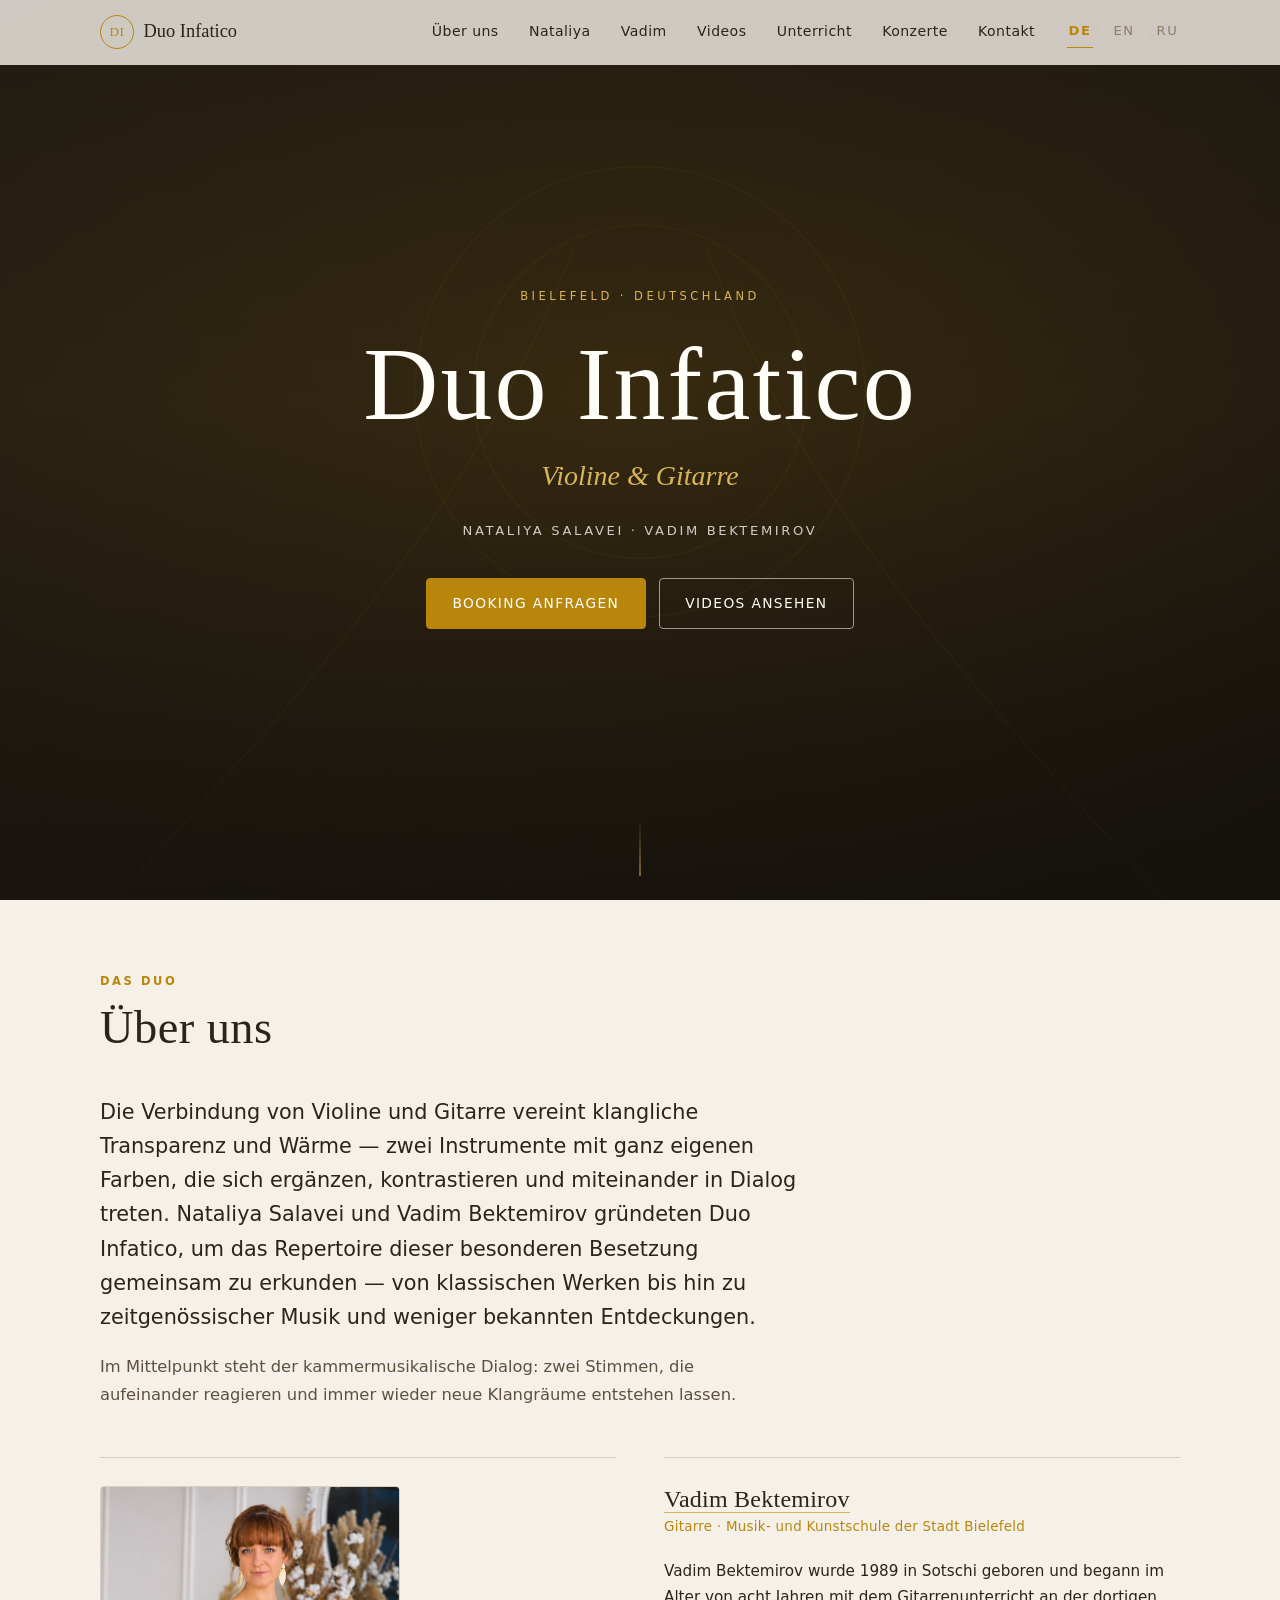
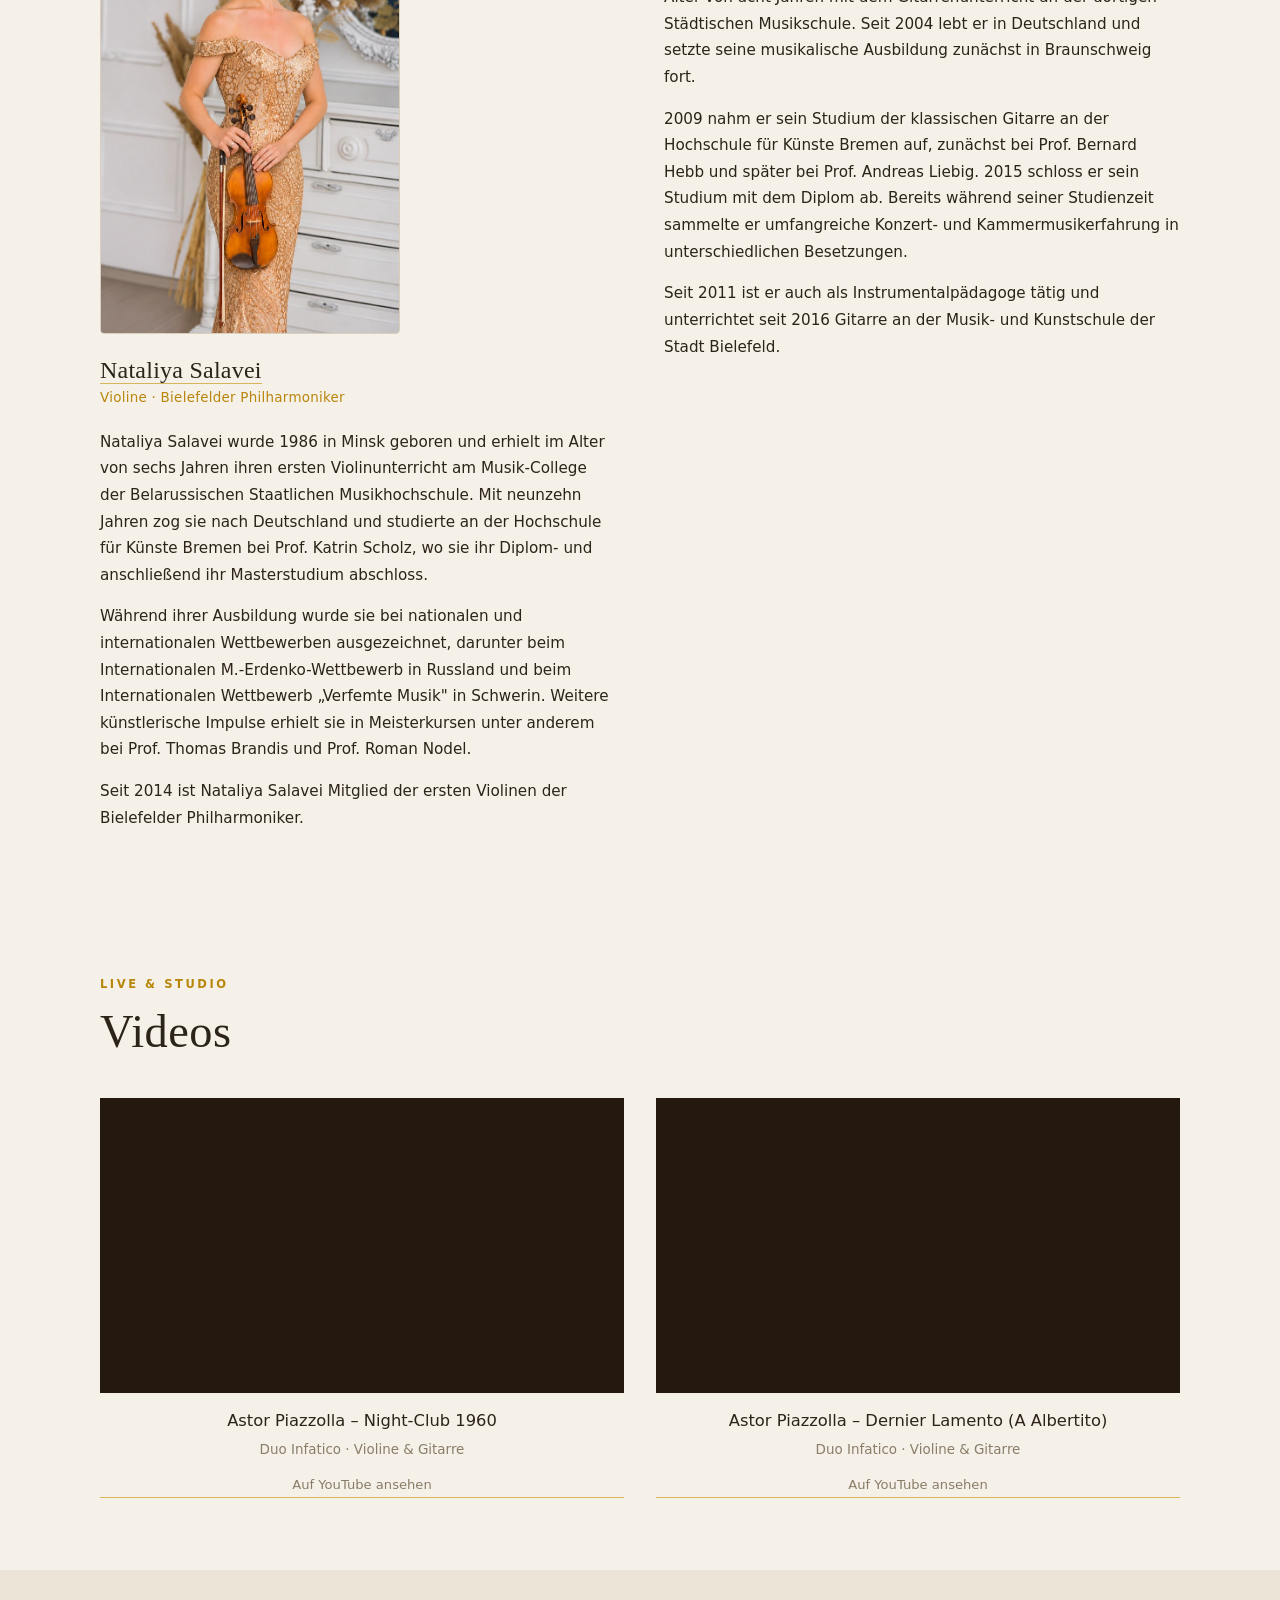
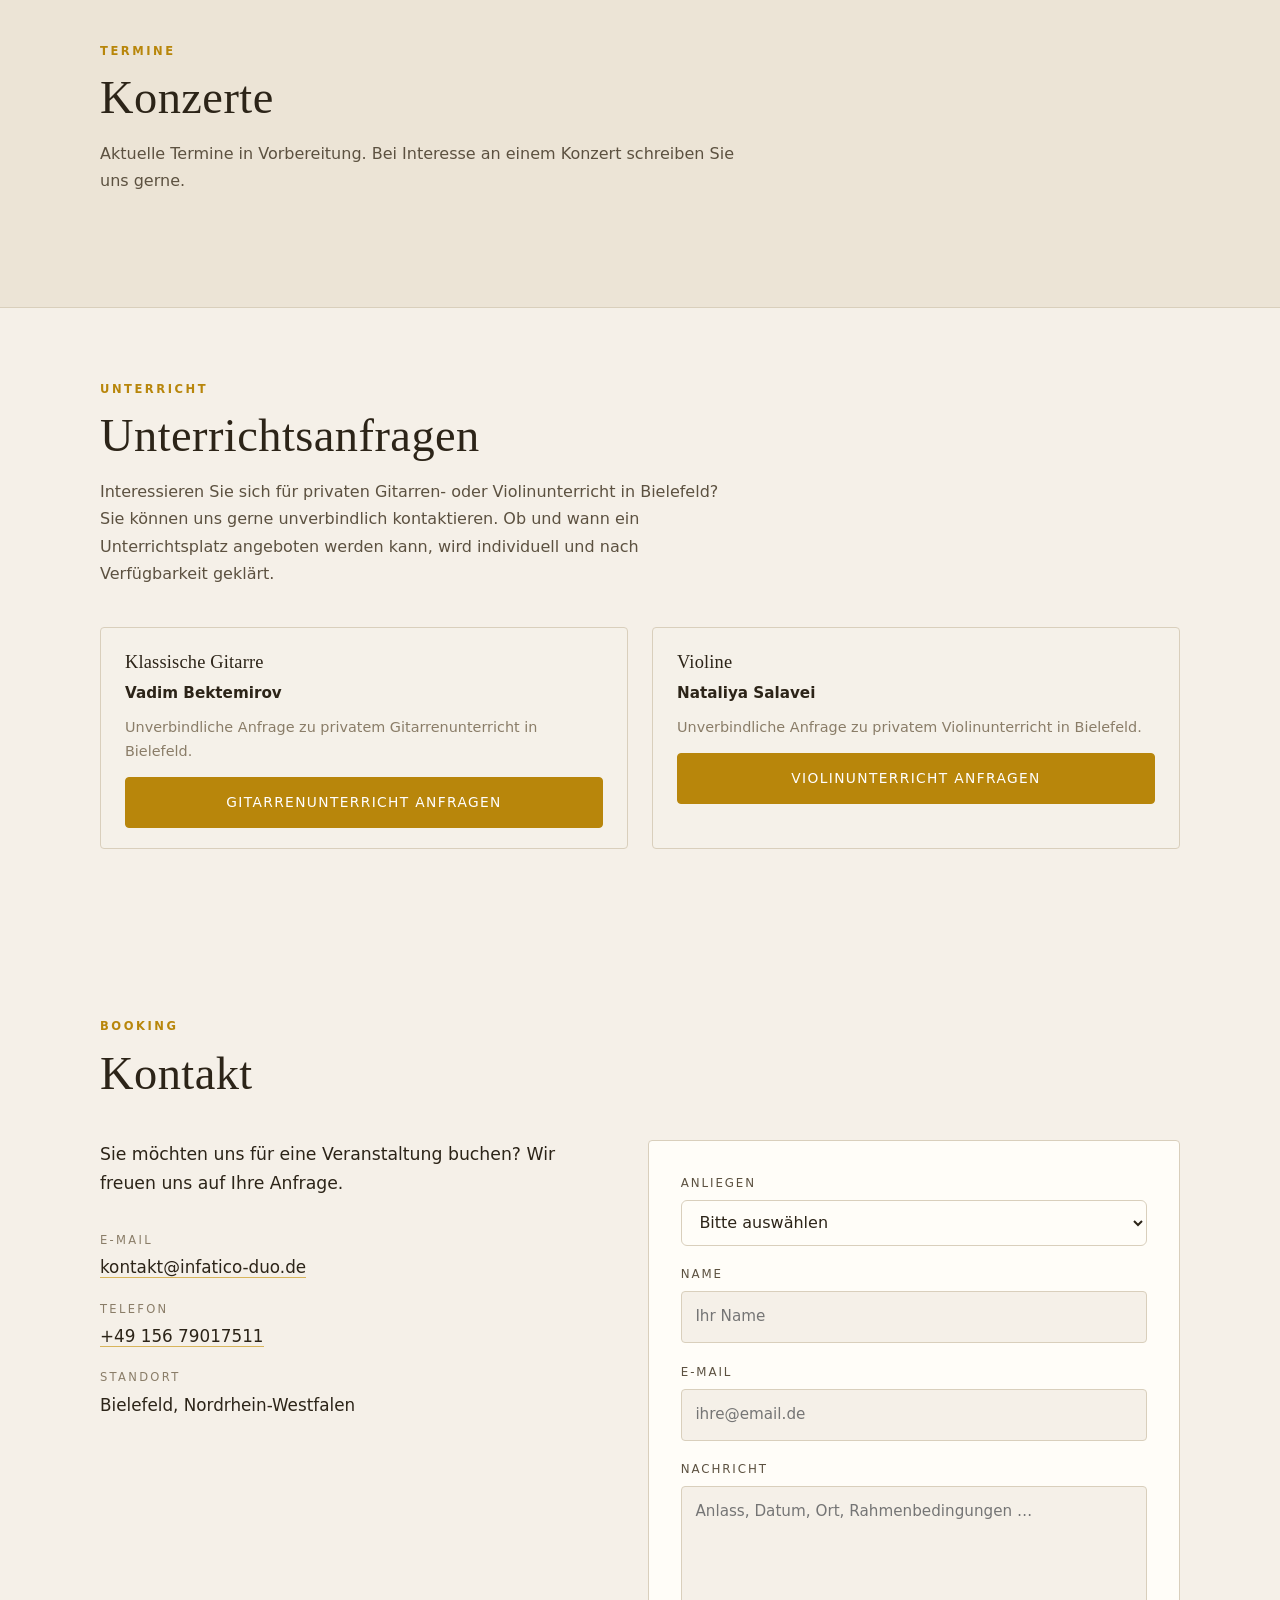
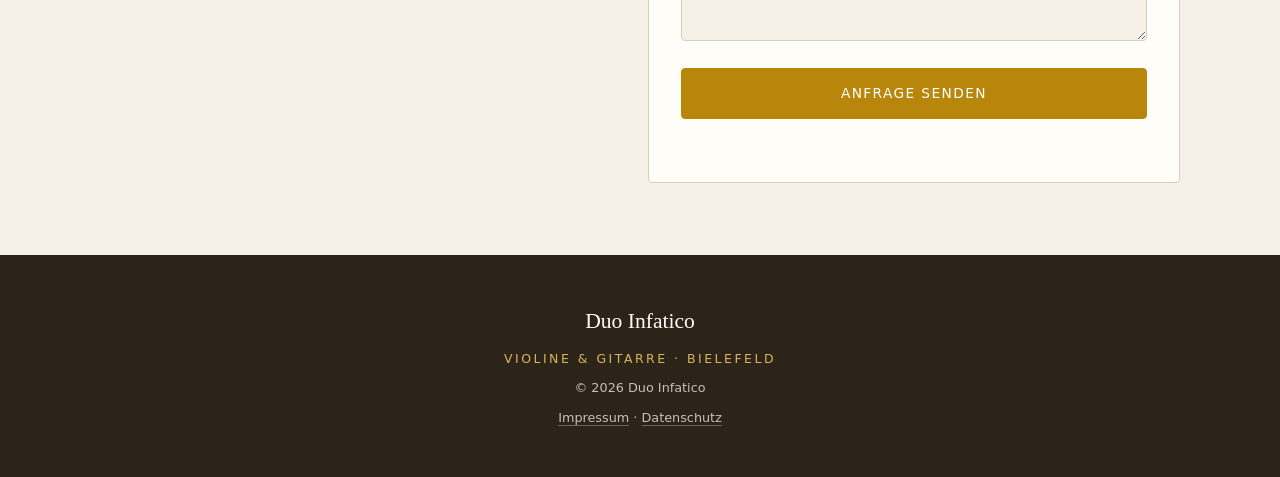
==== index.html @ 835531cc "Unterricht: compact enquiry section on home, remove lesson pages, subject select" ====
<!DOCTYPE html>
<html lang="de">
<head>
<meta charset="UTF-8">
<meta name="viewport" content="width=device-width, initial-scale=1.0">
<title>Duo Infatico – Violine &amp; Gitarre | Bielefeld</title>
<meta name="description" content="Duo Infatico – Nataliya Salavei (Violine) und Vadim Bektemirov (Gitarre). Klassik bis Moderne für Konzerte, Festivals und Schulen in Bielefeld und darüber hinaus.">
<meta name="author" content="Duo Infatico">
<meta property="og:title" content="Duo Infatico – Violine &amp; Gitarre">
<meta property="og:description" content="Die ungewöhnliche und zugleich ausdrucksstarke Kombination von Violine und Gitarre.">
<meta property="og:type" content="website">
<link rel="icon" href="images/hero.svg" type="image/svg+xml">
<link rel="stylesheet" href="style.css">
<!-- Cloudflare Turnstile (Bot-Schutz für das Kontaktformular) -->
<script src="https://challenges.cloudflare.com/turnstile/v0/api.js" async defer></script>
<link rel="canonical" href="https://www.infatico-duo.de/">
<meta property="og:url" content="https://www.infatico-duo.de/">
<script type="application/ld+json">
{
  "@context": "https://schema.org",
  "@graph": [
    {
      "@type": "WebSite",
      "@id": "https://www.infatico-duo.de/#website",
      "url": "https://www.infatico-duo.de/",
      "name": "Duo Infatico",
      "inLanguage": "de",
      "publisher": {
        "@id": "https://www.infatico-duo.de/#duo"
      }
    },
    {
      "@type": "MusicGroup",
      "@id": "https://www.infatico-duo.de/#duo",
      "name": "Duo Infatico",
      "alternateName": "Duo Infatico Bielefeld",
      "url": "https://www.infatico-duo.de/",
      "description": "Kammermusik-Duo aus Bielefeld: Nataliya Salavei (Violine) und Vadim Bektemirov (Gitarre). Klassik bis Moderne.",
      "genre": [
        "Klassik",
        "Zeitgenössische Musik"
      ],
      "foundingLocation": {
        "@type": "Place",
        "name": "Bielefeld, Deutschland"
      },
      "areaServed": {
        "@type": "Place",
        "name": "Bielefeld und Umgebung"
      },
      "member": [
        {
          "@id": "https://www.infatico-duo.de/#nataliya"
        },
        {
          "@id": "https://www.infatico-duo.de/#vadim"
        }
      ]
    },
    {
      "@type": "Person",
      "@id": "https://www.infatico-duo.de/#nataliya",
      "name": "Nataliya Salavei",
      "url": "https://www.infatico-duo.de/nataliya-salavei/",
      "jobTitle": "Violinistin",
      "description": "Geigerin, seit 2014 Mitglied der ersten Violinen der Bielefelder Philharmoniker; Mitgründerin des Duo Infatico.",
      "image": "https://www.infatico-duo.de/images/portrait-1@2x.jpg",
      "memberOf": {
        "@id": "https://www.infatico-duo.de/#duo"
      },
      "affiliation": {
        "@type": "Organization",
        "name": "Bielefelder Philharmoniker"
      }
    },
    {
      "@type": "Person",
      "@id": "https://www.infatico-duo.de/#vadim",
      "name": "Vadim Bektemirov",
      "url": "https://www.infatico-duo.de/vadim-bektemirov/",
      "jobTitle": "Klassischer Gitarrist und Gitarrenpädagoge",
      "description": "Klassischer Gitarrist und Gitarrenpädagoge in Bielefeld; unterrichtet seit 2016 an der Musik- und Kunstschule der Stadt Bielefeld; Mitgründer des Duo Infatico.",
      "memberOf": {
        "@id": "https://www.infatico-duo.de/#duo"
      },
      "affiliation": {
        "@type": "Organization",
        "name": "Musik- und Kunstschule der Stadt Bielefeld"
      },
      "sameAs": [
        "https://www.youtube.com/@vadimbektemirov8986",
        "https://www.muku-bielefeld.de/portfolio/vadim-bektemirov/"
      ]
    },
    {
      "@type": "VideoObject",
      "name": "Astor Piazzolla – Night-Club 1960",
      "description": "Duo Infatico (Violine und Gitarre) spielt Astor Piazzollas Night-Club 1960.",
      "embedUrl": "https://www.youtube-nocookie.com/embed/3-nuhrhDwJM",
      "contentUrl": "https://youtu.be/3-nuhrhDwJM",
      "thumbnailUrl": [
        "https://i.ytimg.com/vi/3-nuhrhDwJM/hqdefault.jpg"
      ],
      "publisher": {
        "@id": "https://www.infatico-duo.de/#duo"
      },
      "uploadDate": "2026-11-05T13:06:54Z"
    },
    {
      "@type": "VideoObject",
      "name": "Astor Piazzolla – Dernier Lamento (A Albertito)",
      "description": "Duo Infatico (Violine und Gitarre) spielt Astor Piazzollas Dernier Lamento (A Albertito).",
      "embedUrl": "https://www.youtube-nocookie.com/embed/0qjQbXp1tys",
      "contentUrl": "https://youtu.be/0qjQbXp1tys",
      "thumbnailUrl": [
        "https://i.ytimg.com/vi/0qjQbXp1tys/hqdefault.jpg"
      ],
      "publisher": {
        "@id": "https://www.infatico-duo.de/#duo"
      },
      "uploadDate": "2026-11-07T18:03:44Z"
    }
  ]
}
</script>
</head>
<body>

<a class="skip-link" href="#main" data-de="Zum Inhalt springen" data-en="Skip to content" data-ru="Перейти к содержанию">Zum Inhalt springen</a>

<!-- ============ HEADER / NAVIGATION ============ -->
<header class="site-header" id="site-header">
  <div class="wrap header-inner">
    <a class="brand" href="#hero">
      <span class="brand-mark">DI</span>
      <span class="brand-name">Duo Infatico</span>
    </a>

    <button class="nav-toggle" id="nav-toggle" type="button"
            aria-expanded="false" aria-controls="primary-nav"
            aria-label="Menü öffnen">
      <span class="nav-toggle-bar"></span>
      <span class="nav-toggle-bar"></span>
      <span class="nav-toggle-bar"></span>
    </button>

    <nav class="primary-nav" id="primary-nav" aria-label="Hauptnavigation">
      <ul>
        <li><a href="#about"    data-de="Über uns"  data-en="About"     data-ru="О нас">Über uns</a></li>
        <li><a href="nataliya-salavei/" data-de="Nataliya" data-en="Nataliya" data-ru="Наталия">Nataliya</a></li>
        <li><a href="vadim-bektemirov/" data-de="Vadim" data-en="Vadim" data-ru="Вадим">Vadim</a></li>
        <li><a href="#videos"   data-de="Videos"    data-en="Videos"    data-ru="Видео">Videos</a></li>
        <li><a href="#unterricht" data-de="Unterricht" data-en="Lessons" data-ru="Уроки">Unterricht</a></li>
        <li><a href="#konzerte" data-de="Konzerte"  data-en="Concerts"  data-ru="Концерты">Konzerte</a></li>
        <li><a href="#kontakt"  data-de="Kontakt"   data-en="Contact"   data-ru="Контакты">Kontakt</a></li>
      </ul>

      <div class="lang-switch" role="group" aria-label="Sprache / Language / Язык">
        <button type="button" class="lang-btn is-active" data-lang="de" lang="de" aria-pressed="true">DE</button>
        <span class="lang-sep" aria-hidden="true">/</span>
        <button type="button" class="lang-btn" data-lang="en" lang="en" aria-pressed="false">EN</button>
        <span class="lang-sep" aria-hidden="true">/</span>
        <button type="button" class="lang-btn" data-lang="ru" lang="ru" aria-pressed="false">RU</button>
      </div>
    </nav>
  </div>
</header>

<main id="main">

  <!-- ============ 1. HERO ============ -->
  <section class="hero" id="hero">
    <div class="hero-media" aria-hidden="true">
      <img src="images/hero.svg" alt="" width="1920" height="1080">
      <div class="hero-overlay"></div>
    </div>

    <div class="wrap hero-content">
      <p class="hero-kicker" data-de="Bielefeld · Deutschland" data-en="Bielefeld · Germany" data-ru="Билефельд · Германия">Bielefeld · Deutschland</p>

      <h1 class="hero-title">Duo Infatico</h1>

      <p class="hero-tagline">
        <span data-de="Violine &amp; Gitarre" data-en="Violin &amp; Guitar" data-ru="Скрипка и гитара">Violine &amp; Gitarre</span>
      </p>

      <p class="hero-names">Nataliya Salavei · Vadim Bektemirov</p>

      <div class="hero-actions">
        <a class="btn btn-primary" href="#kontakt" data-de="Booking anfragen" data-en="Request booking" data-ru="Заказать концерт">Booking anfragen</a>
        <a class="btn btn-ghost" href="#videos" data-de="Videos ansehen" data-en="Watch videos" data-ru="Смотреть видео">Videos ansehen</a>
      </div>
    </div>

    <a class="scroll-hint" href="#about" aria-hidden="true" tabindex="-1">
      <span class="scroll-line"></span>
    </a>
  </section>

  <!-- ============ 2. ÜBER UNS ============ -->
  <section class="section" id="about">
    <div class="wrap">
      <header class="section-head">
        <p class="section-kicker" data-de="Das Duo" data-en="The Duo" data-ru="Дуэт">Das Duo</p>
        <h2 class="section-title" data-de="Über uns" data-en="About us" data-ru="О нас">Über uns</h2>
      </header>

      <div class="about-intro">
        <p class="lead" data-de="Die Verbindung von Violine und Gitarre vereint klangliche Transparenz und Wärme — zwei Instrumente mit ganz eigenen Farben, die sich ergänzen, kontrastieren und miteinander in Dialog treten. Nataliya Salavei und Vadim Bektemirov gründeten Duo Infatico, um das Repertoire dieser besonderen Besetzung gemeinsam zu erkunden — von klassischen Werken bis hin zu zeitgenössischer Musik und weniger bekannten Entdeckungen." data-en="The combination of violin and guitar brings together clarity and warmth — two instruments with distinct characters that complement, contrast and engage in a constant musical dialogue. Nataliya Salavei and Vadim Bektemirov founded Duo Infatico to explore the repertoire of this distinctive instrumentation together, from classical works to contemporary music and lesser-known discoveries." data-ru="Сочетание скрипки и гитары объединяет прозрачность и теплоту звучания. Два инструмента с совершенно разными тембрами дополняют друг друга, вступают в контраст и ведут постоянный музыкальный диалог. Наталия Салавей и Вадим Бектемиров основали Duo Infatico, чтобы вместе исследовать репертуар этого необычного состава — от классических произведений до современной музыки и малоизвестных музыкальных находок.">
          Die Verbindung von Violine und Gitarre vereint klangliche Transparenz und Wärme — zwei Instrumente mit ganz eigenen Farben, die sich ergänzen, kontrastieren und miteinander in Dialog treten. Nataliya Salavei und Vadim Bektemirov gründeten Duo Infatico, um das Repertoire dieser besonderen Besetzung gemeinsam zu erkunden — von klassischen Werken bis hin zu zeitgenössischer Musik und weniger bekannten Entdeckungen.
        </p>
        <p class="about-intro-sub" data-de="Im Mittelpunkt steht der kammermusikalische Dialog: zwei Stimmen, die aufeinander reagieren und immer wieder neue Klangräume entstehen lassen." data-en="At the heart of the ensemble is chamber-music dialogue: two voices responding to one another and continually opening up new sound worlds." data-ru="В центре ансамбля — камерный диалог: два голоса, которые взаимодействуют друг с другом и каждый раз открывают новое звуковое пространство.">
          Im Mittelpunkt steht der kammermusikalische Dialog: zwei Stimmen, die aufeinander reagieren und immer wieder neue Klangräume entstehen lassen.
        </p>
      </div>


      <div class="bio-grid">
        <article class="bio-card">
          <picture>
            <source type="image/webp" srcset="images/portrait-1.webp 1x, images/portrait-1@2x.webp 2x">
            <img class="bio-photo" src="images/portrait-1.jpg" srcset="images/portrait-1.jpg 1x, images/portrait-1@2x.jpg 2x" alt="Nataliya Salavei mit Violine" width="1024" height="1536" loading="lazy">
          </picture>
          <h3 class="bio-name"><a href="nataliya-salavei/">Nataliya Salavei</a></h3>
          <p class="bio-role" data-de="Violine · Bielefelder Philharmoniker" data-en="Violin · Bielefeld Philharmonic" data-ru="Скрипка · Билефельдский филармонический оркестр">Violine · Bielefelder Philharmoniker</p>
          <div class="bio-text">
            <p data-de="Nataliya Salavei wurde 1986 in Minsk geboren und erhielt im Alter von sechs Jahren ihren ersten Violinunterricht am Musik-College der Belarussischen Staatlichen Musikhochschule. Mit neunzehn Jahren zog sie nach Deutschland und studierte an der Hochschule für Künste Bremen bei Prof. Katrin Scholz, wo sie ihr Diplom- und anschließend ihr Masterstudium abschloss." data-en="Nataliya Salavei was born in Minsk in 1986 and began studying the violin at the age of six at the Music College of the Belarusian State Academy of Music. At nineteen she moved to Germany and continued her studies at the University of the Arts Bremen with Prof. Katrin Scholz, completing both her diploma and master's degree." data-ru="Наталия Салавей родилась в 1986 году в Минске и начала заниматься скрипкой в возрасте шести лет в музыкальном колледже Белорусской государственной академии музыки. В девятнадцать лет она переехала в Германию и продолжила обучение в Высшей школе искусств Бремена у профессора Катрин Шольц, где окончила дипломный курс, а затем магистратуру.">Nataliya Salavei wurde 1986 in Minsk geboren und erhielt im Alter von sechs Jahren ihren ersten Violinunterricht am Musik-College der Belarussischen Staatlichen Musikhochschule. Mit neunzehn Jahren zog sie nach Deutschland und studierte an der Hochschule für Künste Bremen bei Prof. Katrin Scholz, wo sie ihr Diplom- und anschließend ihr Masterstudium abschloss.</p>
            <p data-de="Während ihrer Ausbildung wurde sie bei nationalen und internationalen Wettbewerben ausgezeichnet, darunter beim Internationalen M.-Erdenko-Wettbewerb in Russland und beim Internationalen Wettbewerb „Verfemte Musik&quot; in Schwerin. Weitere künstlerische Impulse erhielt sie in Meisterkursen unter anderem bei Prof. Thomas Brandis und Prof. Roman Nodel." data-en="During her studies she received awards at national and international competitions, including the International M. Erdenko Competition in Russia and the International &quot;Verfemte Musik&quot; Competition in Schwerin. She also gained further artistic inspiration through masterclasses with, among others, Prof. Thomas Brandis and Prof. Roman Nodel." data-ru="Во время учёбы Наталия была отмечена наградами на национальных и международных конкурсах, среди которых Международный конкурс имени М. Эрденко в России и Международный конкурс &quot;Verfemte Musik&quot; в Шверине. Дополнительный художественный опыт она получила на мастер-классах, в том числе у профессоров Томаса Брандиса и Романа Ноделя.">Während ihrer Ausbildung wurde sie bei nationalen und internationalen Wettbewerben ausgezeichnet, darunter beim Internationalen M.-Erdenko-Wettbewerb in Russland und beim Internationalen Wettbewerb „Verfemte Musik" in Schwerin. Weitere künstlerische Impulse erhielt sie in Meisterkursen unter anderem bei Prof. Thomas Brandis und Prof. Roman Nodel.</p>
            <p data-de="Seit 2014 ist Nataliya Salavei Mitglied der ersten Violinen der Bielefelder Philharmoniker." data-en="Since 2014, Nataliya Salavei has been a member of the first violin section of the Bielefeld Philharmonic." data-ru="С 2014 года Наталия Салавей играет в группе первых скрипок Билефельдского филармонического оркестра.">Seit 2014 ist Nataliya Salavei Mitglied der ersten Violinen der Bielefelder Philharmoniker.</p>
          </div>
        </article>

        <article class="bio-card">
          <h3 class="bio-name"><a href="vadim-bektemirov/">Vadim Bektemirov</a></h3>
          <p class="bio-role" data-de="Gitarre · Musik- und Kunstschule der Stadt Bielefeld" data-en="Guitar · Bielefeld Municipal Music and Art School" data-ru="Гитара · Музыкально-художественная школа города Билефельда">Gitarre · Musik- und Kunstschule der Stadt Bielefeld</p>
          <div class="bio-text">
            <p data-de="Vadim Bektemirov wurde 1989 in Sotschi geboren und begann im Alter von acht Jahren mit dem Gitarrenunterricht an der dortigen Städtischen Musikschule. Seit 2004 lebt er in Deutschland und setzte seine musikalische Ausbildung zunächst in Braunschweig fort." data-en="Vadim Bektemirov was born in Sochi in 1989 and began studying the guitar at the age of eight at the city's municipal music school. He has lived in Germany since 2004, initially continuing his musical education in Braunschweig." data-ru="Вадим Бектемиров родился в 1989 году в Сочи и начал заниматься гитарой в возрасте восьми лет в городской музыкальной школе. С 2004 года живёт в Германии, где продолжил музыкальное образование сначала в Брауншвейге.">Vadim Bektemirov wurde 1989 in Sotschi geboren und begann im Alter von acht Jahren mit dem Gitarrenunterricht an der dortigen Städtischen Musikschule. Seit 2004 lebt er in Deutschland und setzte seine musikalische Ausbildung zunächst in Braunschweig fort.</p>
            <p data-de="2009 nahm er sein Studium der klassischen Gitarre an der Hochschule für Künste Bremen auf, zunächst bei Prof. Bernard Hebb und später bei Prof. Andreas Liebig. 2015 schloss er sein Studium mit dem Diplom ab. Bereits während seiner Studienzeit sammelte er umfangreiche Konzert- und Kammermusikerfahrung in unterschiedlichen Besetzungen." data-en="In 2009 he began studying classical guitar at the University of the Arts Bremen, first with Prof. Bernard Hebb and later with Prof. Andreas Liebig. He graduated with a diploma in 2015. During his studies he gained extensive concert and chamber-music experience in a variety of ensembles." data-ru="В 2009 году поступил в Высшую школу искусств Бремена на отделение классической гитары, где занимался сначала у профессора Бернарда Хебба, а затем у профессора Андреаса Либига. В 2015 году окончил обучение с дипломом. Уже в студенческие годы приобрёл значительный концертный и камерный опыт, выступая в различных составах.">2009 nahm er sein Studium der klassischen Gitarre an der Hochschule für Künste Bremen auf, zunächst bei Prof. Bernard Hebb und später bei Prof. Andreas Liebig. 2015 schloss er sein Studium mit dem Diplom ab. Bereits während seiner Studienzeit sammelte er umfangreiche Konzert- und Kammermusikerfahrung in unterschiedlichen Besetzungen.</p>
            <p data-de="Seit 2011 ist er auch als Instrumentalpädagoge tätig und unterrichtet seit 2016 Gitarre an der Musik- und Kunstschule der Stadt Bielefeld." data-en="Alongside his performing career, he has been active as an instrumental teacher since 2011 and has taught guitar at the Bielefeld Municipal Music and Art School since 2016." data-ru="Наряду с концертной деятельностью с 2011 года занимается инструментальной педагогикой, а с 2016 года преподаёт гитару в Музыкально-художественной школе города Билефельда.">Seit 2011 ist er auch als Instrumentalpädagoge tätig und unterrichtet seit 2016 Gitarre an der Musik- und Kunstschule der Stadt Bielefeld.</p>
          </div>
        </article>
      </div>
    </div>
  </section>

  <!-- ============ 4. VIDEOS ============ -->
  <section class="section" id="videos">
    <div class="wrap">
      <header class="section-head">
        <p class="section-kicker" data-de="Live &amp; Studio" data-en="Live &amp; Studio" data-ru="Живые записи">Live &amp; Studio</p>
        <h2 class="section-title" data-de="Videos" data-en="Videos" data-ru="Видео">Videos</h2>
      </header>

      <div class="video-grid">
        <figure class="video-item">
          <div class="video-player">
            <iframe
              src="https://www.youtube-nocookie.com/embed/3-nuhrhDwJM"
              title="Astor Piazzolla – Night-Club 1960 | Duo Infatico"
              loading="lazy"
              referrerpolicy="strict-origin-when-cross-origin"
              allow="accelerometer; autoplay; clipboard-write; encrypted-media; gyroscope; picture-in-picture; web-share"
              allowfullscreen>
            </iframe>
          </div>
          <figcaption class="video-caption">
            <span class="video-caption-title" data-de="Astor Piazzolla – Night-Club 1960" data-en="Astor Piazzolla – Night-Club 1960" data-ru="Астор Пьяццолла – Night-Club 1960">Astor Piazzolla – Night-Club 1960</span>
            <span class="video-caption-sub" data-de="Duo Infatico · Violine &amp; Gitarre" data-en="Duo Infatico · violin &amp; guitar" data-ru="Duo Infatico · скрипка и гитара">Duo Infatico · Violine &amp; Gitarre</span>
          <a class="video-link" href="https://youtu.be/3-nuhrhDwJM" target="_blank" rel="noopener">Auf YouTube ansehen</a>
          </figcaption>
        </figure>

        <figure class="video-item">
          <div class="video-player">
            <iframe
              src="https://www.youtube-nocookie.com/embed/0qjQbXp1tys"
              title="Astor Piazzolla – Dernier Lamento (A Albertito) | Duo Infatico"
              loading="lazy"
              referrerpolicy="strict-origin-when-cross-origin"
              allow="accelerometer; autoplay; clipboard-write; encrypted-media; gyroscope; picture-in-picture; web-share"
              allowfullscreen>
            </iframe>
          </div>
          <figcaption class="video-caption">
            <span class="video-caption-title" data-de="Astor Piazzolla – Dernier Lamento (A Albertito)" data-en="Astor Piazzolla – Dernier Lamento (A Albertito)" data-ru="Астор Пьяццолла – Dernier Lamento (A Albertito)">Astor Piazzolla – Dernier Lamento (A Albertito)</span>
            <span class="video-caption-sub" data-de="Duo Infatico · Violine &amp; Gitarre" data-en="Duo Infatico · violin &amp; guitar" data-ru="Duo Infatico · скрипка и гитара">Duo Infatico · Violine &amp; Gitarre</span>
          <a class="video-link" href="https://youtu.be/0qjQbXp1tys" target="_blank" rel="noopener">Auf YouTube ansehen</a>
          </figcaption>
        </figure>
      </div>
    </div>
    </section>

  <!-- build-touch 2026-11-05 -->
<!-- ============ 5. KONZERTE ============ -->
  <section class="section section-alt" id="konzerte">
    <div class="wrap">
      <header class="section-head">
        <p class="section-kicker" data-de="Termine" data-en="Dates" data-ru="Даты">Termine</p>
        <h2 class="section-title" data-de="Konzerte" data-en="Concerts" data-ru="Концерты">Konzerte</h2>
        <p class="section-sub"
           data-de="Aktuelle Termine in Vorbereitung. Bei Interesse an einem Konzert schreiben Sie uns gerne." data-en="Upcoming dates in preparation. If you are interested in a concert, please write to us."
           data-ru="Актуальные даты готовятся. Если вас интересует концерт — напишите нам.">
          Aktuelle Termine in Vorbereitung. Bei Interesse an einem Konzert schreiben Sie uns gerne.
        </p>
      </header>


    </div>
  </section>


  <!-- ============ 5b. UNTERRICHT ============ -->
  <section class="section lesson-teaser" id="unterricht">
    <div class="wrap">
      <header class="section-head">
        <p class="section-kicker" data-de="Unterricht" data-en="Lessons" data-ru="Уроки">Unterricht</p>
        <h2 class="section-title" data-de="Unterrichtsanfragen" data-en="Lesson enquiries" data-ru="Запросы на занятия">Unterrichtsanfragen</h2>
        <p class="section-sub"
           data-de="Interessieren Sie sich für privaten Gitarren- oder Violinunterricht in Bielefeld? Sie können uns gerne unverbindlich kontaktieren. Ob und wann ein Unterrichtsplatz angeboten werden kann, wird individuell und nach Verfügbarkeit geklärt."
           data-en="Interested in private classical guitar or violin lessons in Bielefeld? You are welcome to contact us without obligation. Whether lessons can be offered, and when, will be considered individually and is subject to availability."
           data-ru="Если вас интересуют частные занятия классической гитарой или скрипкой в Билефельде, вы можете связаться с нами без каких-либо обязательств. Возможность проведения занятий и сроки обсуждаются индивидуально и зависят от наличия свободного места.">
          Interessieren Sie sich für privaten Gitarren- oder Violinunterricht in Bielefeld? Sie können uns gerne unverbindlich kontaktieren. Ob und wann ein Unterrichtsplatz angeboten werden kann, wird individuell und nach Verfügbarkeit geklärt.
        </p>
      </header>

      <div class="lesson-grid">
        <article class="lesson-card">
          <h3 class="lesson-title" data-de="Klassische Gitarre" data-en="Classical guitar" data-ru="Классическая гитара">Klassische Gitarre</h3>
          <p class="lesson-name">Vadim Bektemirov</p>
          <p class="lesson-text" data-de="Unverbindliche Anfrage zu privatem Gitarrenunterricht in Bielefeld." data-en="Non-binding enquiry about private guitar lessons in Bielefeld." data-ru="Необязательный запрос на частные занятия гитарой в Билефельде.">Unverbindliche Anfrage zu privatem Gitarrenunterricht in Bielefeld.</p>
          <button type="button" class="btn btn-primary" data-lesson="gitarre"
                  data-de="Gitarrenunterricht anfragen" data-en="Enquire about guitar lessons" data-ru="Запросить занятия гитарой">Gitarrenunterricht anfragen</button>
        </article>

        <article class="lesson-card">
          <h3 class="lesson-title" data-de="Violine" data-en="Violin" data-ru="Скрипка">Violine</h3>
          <p class="lesson-name">Nataliya Salavei</p>
          <p class="lesson-text" data-de="Unverbindliche Anfrage zu privatem Violinunterricht in Bielefeld." data-en="Non-binding enquiry about private violin lessons in Bielefeld." data-ru="Необязательный запрос на частные занятия скрипкой в Билефельде.">Unverbindliche Anfrage zu privatem Violinunterricht in Bielefeld.</p>
          <button type="button" class="btn btn-primary" data-lesson="geige"
                  data-de="Violinunterricht anfragen" data-en="Enquire about violin lessons" data-ru="Запросить занятия скрипкой">Violinunterricht anfragen</button>
        </article>
      </div>
    </div>
  </section>

  <!-- ============ 6. KONTAKT ============ -->
  <section class="section" id="kontakt">
    <div class="wrap">
      <header class="section-head">
        <p class="section-kicker" data-de="Booking" data-en="Booking" data-ru="Букинг">Booking</p>
        <h2 class="section-title" data-de="Kontakt" data-en="Contact" data-ru="Контакты">Kontakt</h2>
      </header>

      <div class="contact-grid">
        <div class="contact-info">
          <p class="contact-lead"
             data-de="Sie möchten uns für eine Veranstaltung buchen? Wir freuen uns auf Ihre Anfrage." data-en="Would you like to book us for an event? We look forward to hearing from you."
             data-ru="Хотите пригласить нас на мероприятие? Будем рады вашему сообщению.">
            Sie möchten uns für eine Veranstaltung buchen? Wir freuen uns auf Ihre Anfrage.
          </p>

          <dl class="contact-list">
            <div class="contact-item">
              <dt data-de="E-Mail" data-en="Email" data-ru="Email">E-Mail</dt>
              <dd><a href="mailto:kontakt@infatico-duo.de">kontakt@infatico-duo.de</a></dd>
            </div>
            <div class="contact-item">
              <dt data-de="Telefon" data-en="Phone" data-ru="Телефон">Telefon</dt>
              <dd><a href="tel:+4915679017511">+49 156 79017511</a></dd>
            </div>
            <div class="contact-item">
              <dt data-de="Standort" data-en="Location" data-ru="Локация">Standort</dt>
              <dd data-de="Bielefeld, Nordrhein-Westfalen" data-en="Bielefeld, North Rhine-Westphalia" data-ru="Билефельд, Северный Рейн-Вестфалия">Bielefeld, Nordrhein-Westfalen</dd>
            </div>
          </dl>
        </div>

        <form class="contact-form" id="contact-form"
              action="https://infatico-form-handler.infatico-duo.workers.dev" method="POST">

          <div class="field">
            <label for="cf-topic" data-de="Anliegen" data-en="Subject" data-ru="Тема обращения">Anliegen</label>
            <select id="cf-topic" name="anliegen" required>
              <option value="" selected data-de="Bitte auswählen" data-en="Please select" data-ru="Выберите">Bitte auswählen</option>
              <option value="konzert" data-de="Konzertanfrage" data-en="Concert enquiry" data-ru="Концертное предложение">Konzertanfrage</option>
              <option value="gitarre" data-de="Gitarrenunterricht" data-en="Guitar lessons" data-ru="Уроки гитары">Gitarrenunterricht</option>
              <option value="geige" data-de="Violinunterricht" data-en="Violin lessons" data-ru="Уроки скрипки">Violinunterricht</option>
              <option value="sonstiges" data-de="Sonstiges" data-en="Other" data-ru="Другое">Sonstiges</option>
            </select>
          </div>

          <div class="field">
            <label for="cf-name" data-de="Name" data-en="Name" data-ru="Имя">Name</label>
            <input type="text" id="cf-name" name="name" autocomplete="name" required
                   data-de-placeholder="Ihr Name" data-en-placeholder="Your name"
                   data-ru-placeholder="Ваше имя"
                   placeholder="Ihr Name">
          </div>

          <div class="field">
            <label for="cf-email" data-de="E-Mail" data-en="Email" data-ru="Email">E-Mail</label>
            <input type="email" id="cf-email" name="email" autocomplete="email" required
                   data-de-placeholder="ihre@email.de" data-en-placeholder="your@email.com"
                   data-ru-placeholder="ваш@email.ru"
                   placeholder="ihre@email.de">
          </div>

          <div class="field">
            <label for="cf-message" data-de="Nachricht" data-en="Message" data-ru="Сообщение">Nachricht</label>
            <textarea id="cf-message" name="message" rows="5" required
                      data-de-placeholder="Anlass, Datum, Ort, Rahmenbedingungen …" data-en-placeholder="Occasion, date, location …"
                      data-ru-placeholder="Повод, дата, место, условия …"
                      placeholder="Anlass, Datum, Ort, Rahmenbedingungen …"></textarea>
          </div>

          <!-- Cloudflare Turnstile — sitekey öffentlich, Modus "invisible" (kein sichtbares Widget) -->
          <div class="cf-turnstile" data-sitekey="0x4AAAAAAFDs1nZawZnkWJSD" data-size="invisible"></div>

          <button class="btn btn-primary btn-full" type="submit"
                  data-de="Anfrage senden" data-en="Send request" data-ru="Отправить заявку">Anfrage senden</button>

          <p class="form-status" id="form-status" role="status" aria-live="polite"></p>
        </form>
      </div>
    </div>
  </section>

</main>

<!-- ============ FOOTER ============ -->
<footer class="site-footer">
  <div class="wrap footer-inner">
    <p class="footer-brand">Duo Infatico</p>
    <p class="footer-line" data-de="Violine &amp; Gitarre · Bielefeld" data-en="Violin &amp; Guitar · Bielefeld" data-ru="Скрипка и гитара · Билефельд">Violine &amp; Gitarre · Bielefeld</p>
    <p class="footer-copy">© <span id="year">2025</span> Duo Infatico</p>
    <p class="footer-links">
      <a href="impressum.html" data-de="Impressum" data-en="Imprint" data-ru="Импрессум">Impressum</a>
      ·
      <a href="datenschutz.html" data-de="Datenschutz" data-en="Privacy" data-ru="Конфиденциальность">Datenschutz</a>
    </p>
  </div>
</footer>

<script src="script.js"></script>
</body>
</html>
---- style.css ----
/* ==========================================================================
   Duo Infatico – Violine & Gitarre
   style.css · mobile-first · kein Framework
   ========================================================================== */

/* ---------- Design-Tokens ---------- */
:root {
  --bg:          #f5f0e8;
  --bg-alt:      #ece4d6;
  --bg-deep:     #2c2418;
  --text:        #2c2418;
  --text-soft:   #5c5140;
  --text-muted:  #8a7d68;
  --accent:      #b8860b;
  --accent-soft: #d8b45a;
  --line:        #d9cfbc;
  --white:       #fffdf8;

  --font-sans:  "Inter", system-ui, -apple-system, "Segoe UI", Roboto, "Helvetica Neue", Arial, sans-serif;
  --font-serif: "Playfair Display", Georgia, "Times New Roman", serif;

  --wrap: 1120px;
  --radius: 4px;
  --space-section: 4.5rem;

  --ease: cubic-bezier(.22, .61, .36, 1);
  --t-fast: .18s var(--ease);
  --t-mid:  .35s var(--ease);
}

/* ---------- Reset ---------- */
*,
*::before,
*::after { box-sizing: border-box; }

html {
  -webkit-text-size-adjust: 100%;
  scroll-behavior: smooth;
  scroll-padding-top: 72px;
}

body {
  margin: 0;
  background: var(--bg);
  color: var(--text);
  font-family: var(--font-sans);
  font-size: 1rem;
  line-height: 1.7;
  font-weight: 400;
  -webkit-font-smoothing: antialiased;
  text-rendering: optimizeLegibility;
  overflow-x: hidden;
}

h1, h2, h3, h4 {
  font-family: var(--font-serif);
  font-weight: 400;
  line-height: 1.15;
  margin: 0;
  letter-spacing: .01em;
}

p { margin: 0 0 1rem; }
p:last-child { margin-bottom: 0; }

img { max-width: 100%; height: auto; display: block; }

a { color: inherit; text-decoration: none; }

ul, ol { margin: 0; padding: 0; list-style: none; }

button, input, textarea {
  font: inherit;
  color: inherit;
}

:focus-visible {
  outline: 2px solid var(--accent);
  outline-offset: 3px;
}

/* ---------- Layout-Helfer ---------- */
.wrap {
  width: 100%;
  max-width: var(--wrap);
  margin-inline: auto;
  padding-inline: 1.25rem;
}

.section {
  padding-block: var(--space-section);
}

.section-alt {
  background: var(--bg-alt);
}

.section-head {
  max-width: 46rem;
  margin-bottom: 2.5rem;
}

.section-kicker {
  margin: 0 0 .6rem;
  font-size: .72rem;
  letter-spacing: .22em;
  text-transform: uppercase;
  color: var(--accent);
  font-weight: 600;
}

.section-title {
  font-size: clamp(1.9rem, 7vw, 2.9rem);
}

.section-sub {
  margin-top: 1rem;
  color: var(--text-soft);
  max-width: 40rem;
}

.lead {
  font-size: clamp(1.05rem, 3.6vw, 1.3rem);
  line-height: 1.65;
  color: var(--text);
}

.placeholder-text {
  color: var(--text-muted);
  font-style: italic;
}

.note {
  margin-top: 1.75rem;
  font-size: .82rem;
  color: var(--text-muted);
  border-left: 2px solid var(--accent-soft);
  padding-left: .9rem;
}

.note-tight { margin-top: 1.1rem; }

.skip-link {
  position: absolute;
  left: -9999px;
  top: 0;
  background: var(--bg-deep);
  color: var(--white);
  padding: .6rem 1rem;
  z-index: 200;
}
.skip-link:focus {
  left: .5rem;
  top: .5rem;
}

/* ---------- Buttons ---------- */
.btn {
  display: inline-block;
  padding: .8rem 1.6rem;
  border: 1px solid transparent;
  border-radius: var(--radius);
  font-size: .86rem;
  letter-spacing: .1em;
  text-transform: uppercase;
  font-weight: 500;
  cursor: pointer;
  transition: background-color var(--t-fast), color var(--t-fast), border-color var(--t-fast);
}

.btn-primary {
  background: var(--accent);
  color: #fff;
  border-color: var(--accent);
}
.btn-primary:hover,
.btn-primary:focus-visible {
  background: var(--bg-deep);
  border-color: var(--bg-deep);
  color: var(--white);
}

.btn-ghost {
  background: transparent;
  color: var(--white);
  border-color: rgba(255, 253, 248, .55);
}
.btn-ghost:hover,
.btn-ghost:focus-visible {
  background: var(--white);
  color: var(--bg-deep);
  border-color: var(--white);
}

.btn-full { width: 100%; }

/* ==========================================================================
   HEADER
   ========================================================================== */
.site-header {
  position: fixed;
  inset: 0 0 auto 0;
  z-index: 100;
  background: rgba(245, 240, 232, .82);
  -webkit-backdrop-filter: blur(10px);
  backdrop-filter: blur(10px);
  border-bottom: 1px solid transparent;
  transition: background-color var(--t-mid), border-color var(--t-mid);
}

.site-header.is-scrolled {
  border-bottom-color: var(--line);
}

.header-inner {
  display: flex;
  align-items: center;
  justify-content: space-between;
  min-height: 64px;
  gap: 1rem;
}

.brand {
  display: inline-flex;
  align-items: center;
  gap: .6rem;
}

.brand-mark {
  display: grid;
  place-items: center;
  width: 34px;
  height: 34px;
  border: 1px solid var(--accent);
  border-radius: 50%;
  color: var(--accent);
  font-family: var(--font-serif);
  font-size: .82rem;
  letter-spacing: .04em;
}

.brand-name {
  font-family: var(--font-serif);
  font-size: 1.15rem;
}

/* Burger */
.nav-toggle {
  display: inline-flex;
  flex-direction: column;
  justify-content: center;
  gap: 5px;
  width: 44px;
  height: 44px;
  padding: 10px;
  background: none;
  border: 0;
  cursor: pointer;
}
.nav-toggle-bar {
  display: block;
  height: 1.5px;
  background: var(--text);
  transition: transform var(--t-fast), opacity var(--t-fast);
}
.nav-toggle[aria-expanded="true"] .nav-toggle-bar:nth-child(1) { transform: translateY(6.5px) rotate(45deg); }
.nav-toggle[aria-expanded="true"] .nav-toggle-bar:nth-child(2) { opacity: 0; }
.nav-toggle[aria-expanded="true"] .nav-toggle-bar:nth-child(3) { transform: translateY(-6.5px) rotate(-45deg); }

/* Mobile-Navigation */
.primary-nav {
  position: absolute;
  left: 0;
  right: 0;
  top: 100%;
  background: var(--bg);
  border-bottom: 1px solid var(--line);
  padding: 1rem 1.25rem 1.5rem;
  display: none;
}
.primary-nav.is-open { display: block; }

.primary-nav ul {
  display: flex;
  flex-direction: column;
  gap: .2rem;
  margin-bottom: 1.2rem;
}
.primary-nav a {
  display: block;
  padding: .55rem 0;
  font-size: .95rem;
  border-bottom: 1px solid rgba(217, 207, 188, .6);
  transition: color var(--t-fast), padding-left var(--t-fast);
}
.primary-nav a:hover,
.primary-nav a:focus-visible {
  color: var(--accent);
  padding-left: .35rem;
}

.lang-switch {
  display: inline-flex;
  align-items: center;
  gap: .45rem;
}
.lang-btn {
  background: none;
  border: 0;
  padding: .25rem .1rem;
  font-size: .82rem;
  letter-spacing: .12em;
  color: var(--text-muted);
  cursor: pointer;
  border-bottom: 1px solid transparent;
  transition: color var(--t-fast), border-color var(--t-fast);
}
.lang-btn:hover { color: var(--text); }
.lang-btn.is-active {
  color: var(--accent);
  border-bottom-color: var(--accent);
  font-weight: 600;
}
.lang-sep { color: var(--line); font-size: .8rem; }

/* Desktop-Navigation */
@media (min-width: 860px) {
  .nav-toggle { display: none; }

  .primary-nav {
    position: static;
    display: flex !important;
    align-items: center;
    gap: 2rem;
    background: none;
    border: 0;
    padding: 0;
  }
  .primary-nav ul {
    flex-direction: row;
    gap: 1.9rem;
    margin: 0;
  }
  .primary-nav a {
    padding: 0;
    border: 0;
    font-size: .88rem;
    letter-spacing: .03em;
  }
}

/* ==========================================================================
   HERO
   ========================================================================== */
.hero {
  position: relative;
  min-height: 100svh;
  display: flex;
  align-items: center;
  justify-content: center;
  text-align: center;
  overflow: hidden;
  background: var(--bg-deep);
}

.hero-media {
  position: absolute;
  inset: 0;
  z-index: 0;
}
.hero-media img {
  width: 100%;
  height: 100%;
  object-fit: cover;
}
.hero-overlay {
  position: absolute;
  inset: 0;
  background:
    linear-gradient(180deg, rgba(20, 16, 11, .62) 0%, rgba(20, 16, 11, .48) 45%, rgba(20, 16, 11, .78) 100%);
}

.hero-content {
  position: relative;
  z-index: 1;
  padding-block: 7rem 6rem;
  color: var(--white);
  max-width: 44rem;
}

.hero-kicker {
  margin: 0 0 1.1rem;
  font-size: .72rem;
  letter-spacing: .3em;
  text-transform: uppercase;
  color: var(--accent-soft);
}

.hero-title {
  font-size: clamp(2.9rem, 15vw, 6.5rem);
  letter-spacing: .02em;
  margin-bottom: .5rem;
}

.hero-tagline {
  font-family: var(--font-serif);
  font-size: clamp(1.15rem, 5vw, 1.75rem);
  font-style: italic;
  color: var(--accent-soft);
  margin-bottom: 1.25rem;
}

.hero-names {
  font-size: .82rem;
  letter-spacing: .2em;
  text-transform: uppercase;
  color: rgba(255, 253, 248, .78);
  margin-bottom: 2.25rem;
}

.hero-actions {
  display: flex;
  flex-direction: column;
  gap: .8rem;
  align-items: stretch;
  max-width: 20rem;
  margin-inline: auto;
}
@media (min-width: 520px) {
  .hero-actions {
    flex-direction: row;
    justify-content: center;
    max-width: none;
  }
}

.scroll-hint {
  position: absolute;
  left: 50%;
  bottom: 1.5rem;
  transform: translateX(-50%);
  z-index: 1;
  display: none;
}
@media (min-width: 860px) { .scroll-hint { display: block; } }
.scroll-line {
  display: block;
  width: 1px;
  height: 56px;
  background: linear-gradient(180deg, rgba(255, 253, 248, 0), var(--accent-soft));
}

/* ==========================================================================
   ÜBER UNS
   ========================================================================== */
.about-intro {
  max-width: 44rem;
  margin-bottom: 3rem;
}

/* zweiter Absatz der Einleitung: etwas kleiner und ruhiger als .lead */
.about-intro-sub {
  margin-top: 1.15rem;
  max-width: 40rem;
  font-size: 1.02rem;
  line-height: 1.7;
  color: var(--text-soft);
}

.duo-figure {
  margin: 0 0 3.5rem;
}
.duo-figure img {
  width: 100%;
  border-radius: var(--radius);
  border: 1px solid var(--line);
  background: var(--bg-alt);
}
.duo-figure figcaption {
  margin-top: .75rem;
  font-size: .8rem;
  color: var(--text-muted);
}

.bio-grid {
  display: grid;
  gap: 2.5rem;
}
@media (min-width: 760px) {
  .bio-grid {
    grid-template-columns: 1fr 1fr;
    gap: 3rem;
  }
}

.bio-card {
  border-top: 1px solid var(--line);
  padding-top: 1.75rem;
}
.bio-photo {
  width: 100%;
  max-width: 300px;
  border-radius: var(--radius);
  border: 1px solid var(--line);
  margin-bottom: 1.4rem;
}
.bio-name {
  font-size: 1.5rem;
  margin-bottom: .2rem;
}
/* Untertitel unter dem Namen: kleiner, Akzentfarbe, kein Kursiv */
.bio-role {
  margin: 0 0 1.15rem;
  font-size: .84rem;
  letter-spacing: .02em;
  font-style: normal;
  color: var(--accent);
}
.bio-text {
  font-size: .95rem;
  line-height: 1.75;
}
.bio-text p {
  margin: 0 0 .95rem;
}
.bio-text p:last-child {
  margin-bottom: 0;
}

/* ==========================================================================
   MUSIK
   ========================================================================== */
.track-list {
  display: grid;
  gap: 1.25rem;
}
.track {
  background: var(--white);
  border: 1px solid var(--line);
  border-radius: var(--radius);
  padding: 1.25rem;
}
@media (min-width: 760px) {
  .track {
    display: flex;
    align-items: center;
    justify-content: space-between;
    gap: 2rem;
    padding: 1.5rem 1.75rem;
  }
}
.track-info {
  display: flex;
  align-items: flex-start;
  gap: 1rem;
  margin-bottom: 1rem;
}
@media (min-width: 760px) {
  .track-info { margin-bottom: 0; }
}
.track-num {
  font-family: var(--font-serif);
  font-size: 1.05rem;
  color: var(--accent);
  line-height: 1.4;
}
.track-title {
  font-size: 1.2rem;
  margin-bottom: .15rem;
}
.track-meta {
  margin: 0;
  font-size: .82rem;
  color: var(--text-muted);
}
.track-audio {
  width: 100%;
  max-width: 100%;
  height: 40px;
  filter: sepia(.35) saturate(.7);
}
@media (min-width: 760px) {
  .track-audio { width: 320px; flex: 0 0 auto; }
}

/* ==========================================================================
   VIDEOS
   ========================================================================== */
.video-grid {
  display: grid;
  gap: 2rem;
}
@media (min-width: 780px) {
  .video-grid { grid-template-columns: 1fr 1fr; gap: 2.5rem; }
}

.video-item { margin: 0; }

.video-frame {
  position: relative;
  aspect-ratio: 16 / 9;
  background:
    linear-gradient(135deg, #3d3225 0%, #241d14 100%);
  border: 1px solid var(--line);
  border-radius: var(--radius);
  display: grid;
  place-content: center;
  justify-items: center;
  gap: .9rem;
  color: rgba(255, 253, 248, .82);
  transition: transform var(--t-mid);
}
.video-frame:hover { transform: translateY(-3px); }

.video-play {
  width: 54px;
  height: 54px;
  border: 1px solid var(--accent-soft);
  border-radius: 50%;
  position: relative;
}
.video-play::after {
  content: "";
  position: absolute;
  left: 55%;
  top: 50%;
  transform: translate(-50%, -50%);
  border-left: 12px solid var(--accent-soft);
  border-top: 8px solid transparent;
  border-bottom: 8px solid transparent;
}

.video-label {
  font-size: .74rem;
  letter-spacing: .2em;
  text-transform: uppercase;
}

.video-item figcaption {
  margin-top: .75rem;
  font-size: .8rem;
  color: var(--text-muted);
}

/* ==========================================================================
   KONZERTE
   ========================================================================== */
.concert-table {
  border-top: 1px solid var(--line);
}

.concert-row {
  display: grid;
  gap: .3rem;
  padding: 1.15rem 0;
  border-bottom: 1px solid var(--line);
}
@media (min-width: 720px) {
  .concert-row {
    grid-template-columns: 11rem 1fr 12rem;
    align-items: baseline;
    gap: 1.5rem;
  }
}

.concert-head {
  display: none;
}
@media (min-width: 720px) {
  .concert-head {
    display: grid;
    font-size: .72rem;
    letter-spacing: .2em;
    text-transform: uppercase;
    color: var(--text-muted);
    padding-block: .75rem;
  }
}

.c-date {
  font-family: var(--font-serif);
  font-size: 1.05rem;
  color: var(--accent);
}
.c-venue { font-size: 1rem; }
.c-city { font-size: .92rem; color: var(--text-soft); }

/* ==========================================================================
   KONTAKT
   ========================================================================== */
.contact-grid {
  display: grid;
  gap: 3rem;
}
@media (min-width: 860px) {
  .contact-grid {
    grid-template-columns: 1fr 1.1fr;
    gap: 4rem;
  }
}

.contact-lead {
  font-size: 1.08rem;
  margin-bottom: 2rem;
}

.contact-list {
  margin: 0 0 1.5rem;
  display: grid;
  gap: 1.1rem;
}
.contact-item dt {
  font-size: .72rem;
  letter-spacing: .2em;
  text-transform: uppercase;
  color: var(--text-muted);
  margin-bottom: .2rem;
}
.contact-item dd {
  margin: 0;
  font-size: 1.05rem;
}
.contact-item a {
  border-bottom: 1px solid var(--accent-soft);
  transition: color var(--t-fast), border-color var(--t-fast);
}
.contact-item a:hover {
  color: var(--accent);
  border-color: var(--accent);
}

.contact-form {
  background: var(--white);
  border: 1px solid var(--line);
  border-radius: var(--radius);
  padding: 1.5rem;
}
@media (min-width: 520px) {
  .contact-form { padding: 2rem; }
}

.field { margin-bottom: 1.15rem; }
.field label {
  display: block;
  font-size: .74rem;
  letter-spacing: .16em;
  text-transform: uppercase;
  color: var(--text-soft);
  margin-bottom: .45rem;
}
.field input,
.field textarea {
  width: 100%;
  padding: .75rem .85rem;
  background: var(--bg);
  border: 1px solid var(--line);
  border-radius: var(--radius);
  font-size: .95rem;
  transition: border-color var(--t-fast), background-color var(--t-fast);
}
.field input:focus,
.field textarea:focus {
  border-color: var(--accent);
  background: var(--white);
  outline: none;
}
.field textarea { resize: vertical; min-height: 120px; }

.field.has-error input,
.field.has-error textarea { border-color: #a8412c; }

.form-status {
  margin: .9rem 0 0;
  font-size: .88rem;
  min-height: 1.2em;
}
.form-status.is-ok { color: #4a6b3a; }
.form-status.is-error { color: #a8412c; }

/* ==========================================================================
   FOOTER
   ========================================================================== */
.site-footer {
  background: var(--bg-deep);
  color: rgba(255, 253, 248, .72);
  padding-block: 3rem;
  text-align: center;
}
.footer-inner > * { margin: 0 0 .5rem; }
.footer-brand {
  font-family: var(--font-serif);
  font-size: 1.35rem;
  color: var(--white);
}
.footer-line {
  font-size: .78rem;
  letter-spacing: .2em;
  text-transform: uppercase;
  color: var(--accent-soft);
}
.footer-copy,
.footer-links { font-size: .8rem; }
.footer-links a {
  border-bottom: 1px solid rgba(255, 253, 248, .3);
  transition: border-color var(--t-fast), color var(--t-fast);
}
.footer-links a:hover {
  color: var(--accent-soft);
  border-color: var(--accent-soft);
}

/* ==========================================================================
   Reduzierte Bewegung
   ========================================================================== */
@media (prefers-reduced-motion: reduce) {
  html { scroll-behavior: auto; }
  *, *::before, *::after {
    animation-duration: .001ms !important;
    transition-duration: .001ms !important;
  }
}

/* ==========================================================================
   Druck
   ========================================================================== */
@media print {
  .site-header, .scroll-hint, .contact-form, .track-audio, .video-frame { display: none; }
  body { background: #fff; }
  .hero { min-height: auto; color: var(--text); }
  .hero-media { display: none; }
  .hero-content { color: var(--text); padding-block: 2rem; }
}

/* Карточка видео-ссылки на YouTube (без встраивания) */
a.video-frame { text-decoration: none; }
a.video-frame:focus-visible { outline: 2px solid var(--accent); outline-offset: 3px; }
a.video-frame .video-label { text-decoration: none; }
/* Встроенный YouTube-плеер: рамка 16:9, сам iframe заполняет её */
.video-frame--embed { padding: 0; overflow: hidden; background: #000; display: block; }
.video-frame--embed iframe { position: absolute; inset: 0; width: 100%; height: 100%; border: 0; display: block; }


/* YouTube-плеер: один адаптивный блок 16:9 по центру */
.video-player {
  position: relative;
  width: min(100%, 850px);
  aspect-ratio: 16 / 9;
  margin: 2rem auto 0;
  overflow: hidden;
  background: #24180f;
}
.video-player iframe {
  position: absolute;
  inset: 0;
  display: block;
  width: 100%;
  height: 100%;
  border: 0;
}
.video-caption {
  margin: 1rem auto 0;
  max-width: 850px;
  text-align: center;
  display: grid;
  gap: .25rem;
}
.video-caption-title { font-size: 1.02rem; color: var(--text); }
.video-caption-sub { font-size: .84rem; color: var(--text-muted); }

/* Второй ролик: отступ от предыдущего блока */
.video-player--second { margin-top: 2.5rem; }

/* Два видео в ряд: сетка 2 колонки, на телефоне — в столбик */
.video-grid {
  display: grid;
  grid-template-columns: repeat(2, minmax(0, 1fr));
  gap: 2rem 2rem;
  align-items: start;
  margin-top: 2rem;
}
.video-grid .video-item { margin: 0; }
.video-grid .video-player {
  width: 100%;
  max-width: none;
  margin: 0;
}
.video-grid .video-caption {
  max-width: none;
  margin: .9rem 0 0;
}
@media (max-width: 900px) {
  .video-grid { grid-template-columns: 1fr; gap: 2rem; }
}


/* Временно скрытые незаполненные заглушки */
.is-placeholder { display: none !important; }

/* Ссылка «Auf YouTube ansehen» под плеером */
.video-link {
  display: inline-block;
  margin-top: .55rem;
  font-size: .82rem;
  color: var(--text-muted);
  border-bottom: 1px solid var(--accent-soft);
  transition: color var(--t-fast), border-color var(--t-fast);
}
.video-link:hover { color: var(--accent); border-color: var(--accent); }

/* Имена в биографиях — ссылки на персональные страницы */
.bio-name a { color: inherit; border-bottom: 1px solid var(--accent-soft); }
.bio-name a:hover { color: var(--accent); border-color: var(--accent); }

/* Персональные страницы */
.profile-head { padding-top: calc(88px + 2.5rem); }
.profile-role { color: var(--text-muted); margin: .4rem 0 2rem; }
.profile-grid { display: grid; grid-template-columns: minmax(0, 320px) minmax(0, 1fr); gap: 2.5rem; align-items: start; }
.profile-photo { width: 100%; height: auto; border-radius: var(--radius); border: 1px solid var(--line); }
.profile-text p { margin: 0 0 1rem; }
.profile-text { max-width: 70ch; }
.profile-grid--single { grid-template-columns: minmax(0, 1fr); }
.profile-actions { margin-top: 2rem; display: flex; gap: .75rem; flex-wrap: wrap; }
.profile-videos { margin: 2rem 0 0; padding: 0; list-style: none; display: grid; gap: .5rem; }
.profile-videos a { border-bottom: 1px solid var(--accent-soft); }
.profile-videos a:hover { color: var(--accent); border-color: var(--accent); }
@media (max-width: 820px) {
  .profile-grid { grid-template-columns: 1fr; gap: 1.5rem; }
  .profile-photo { max-width: 320px; }
}

/* Кнопка «Zum Duo Infatico» на светлом фоне */
.profile-actions .btn-ghost { color: var(--text); border: 1px solid var(--line); background: transparent; }
.profile-actions .btn-ghost:hover { color: var(--accent); border-color: var(--accent); }

/* Блок и страницы уроков */
.lesson-teaser { border-top: 1px solid var(--line); }
.lesson-grid {
  display: grid;
  grid-template-columns: repeat(2, minmax(0, 1fr));
  gap: 1.5rem;
  margin: 2rem 0 1.5rem;
}
.lesson-card {
  display: flex;
  flex-direction: column;
  border: 1px solid var(--line);
  border-radius: var(--radius);
  padding: 1.5rem 1.5rem 1.25rem;
  background: var(--bg-soft, rgba(255, 255, 255, .03));
  display: grid;
  gap: .5rem;
  align-content: start;
}
.lesson-title { font-size: 1.15rem; margin: 0; }
.lesson-meta { color: var(--text-muted); font-size: .86rem; margin: 0; }
.lesson-link { border-bottom: 1px solid var(--accent-soft); font-size: .9rem; }
.lesson-link:hover { color: var(--accent); border-color: var(--accent); }
.field select {
  width: 100%;
  padding: .7rem .85rem;
  border: 1px solid var(--line);
  border-radius: var(--radius-sm, 6px);
  background: transparent;
  color: inherit;
  font: inherit;
}
.field select:focus { border-color: var(--accent); outline: none; }
@media (max-width: 820px) {
  .lesson-grid { grid-template-columns: 1fr; }
}

/* Кнопки в карточках уроков — по нижнему краю */
.lesson-card .btn { margin-top: auto; align-self: flex-start; width: auto; }
.lesson-card .lesson-meta { margin-bottom: .35rem; }

/* Карточки запросов на уроки */
.lesson-name { margin: 0; font-weight: 600; font-size: .95rem; }
.lesson-text { margin: 0 0 .35rem; color: var(--text-muted); font-size: .9rem; }
.lesson-card .btn { margin-top: auto; align-self: flex-start; width: auto; }

/* Кнопки в карточках уроков на узких экранах */
@media (max-width: 480px) {
  .lesson-card .btn {
    width: 100%;
    font-size: .72rem;
    letter-spacing: .06em;
    padding: .7rem .9rem;
  }
}
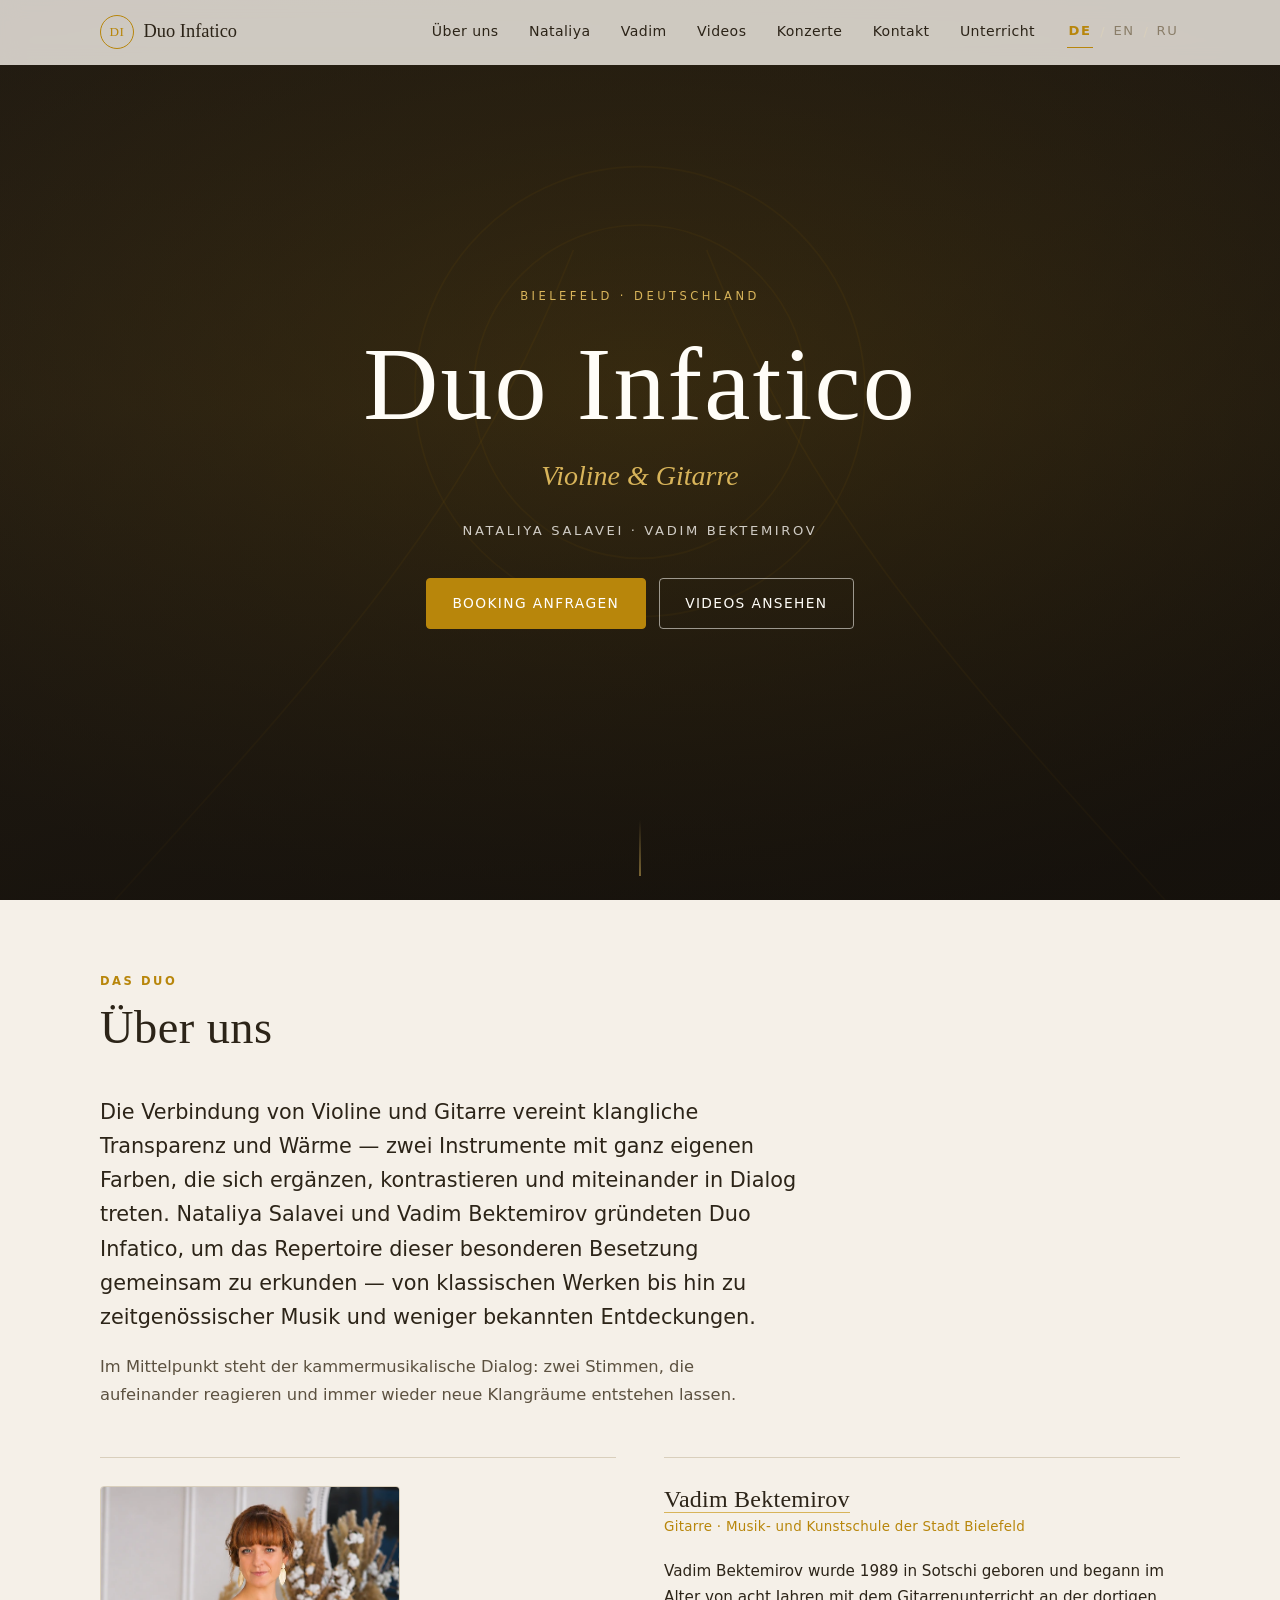
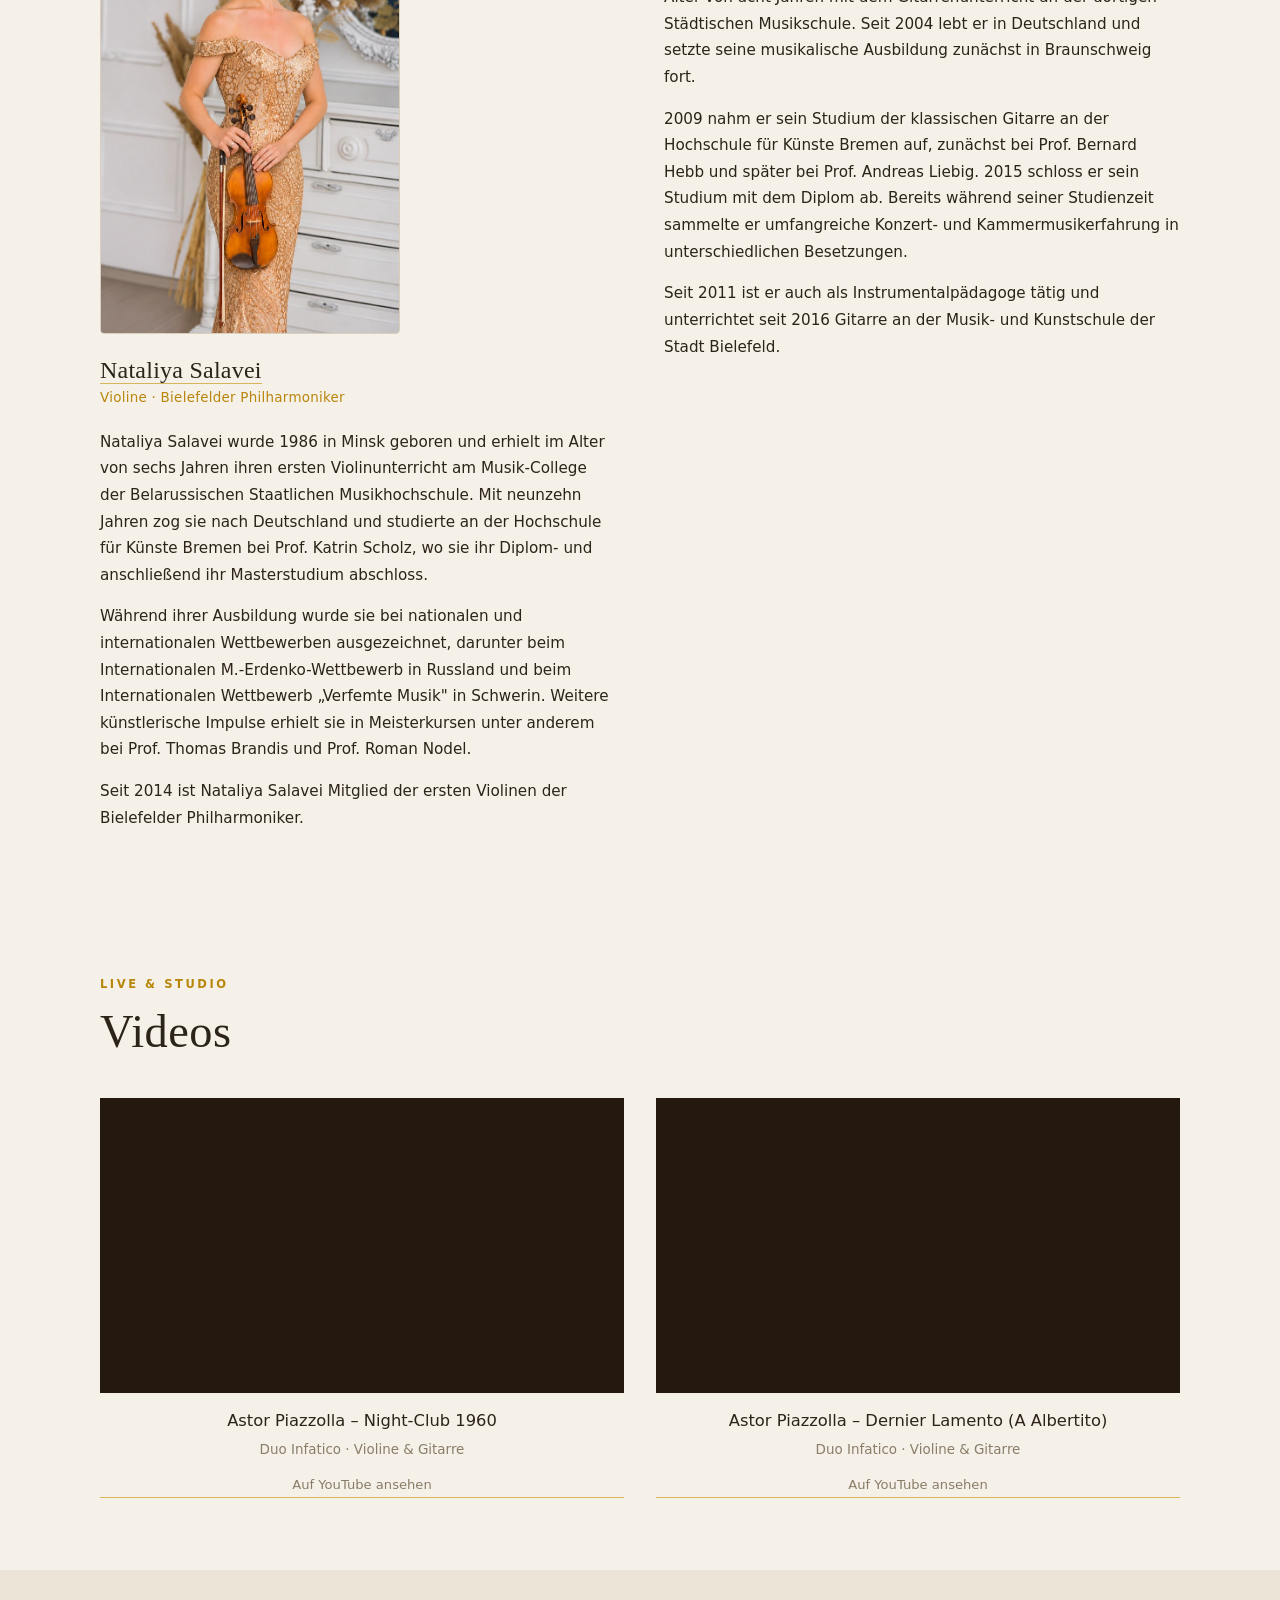
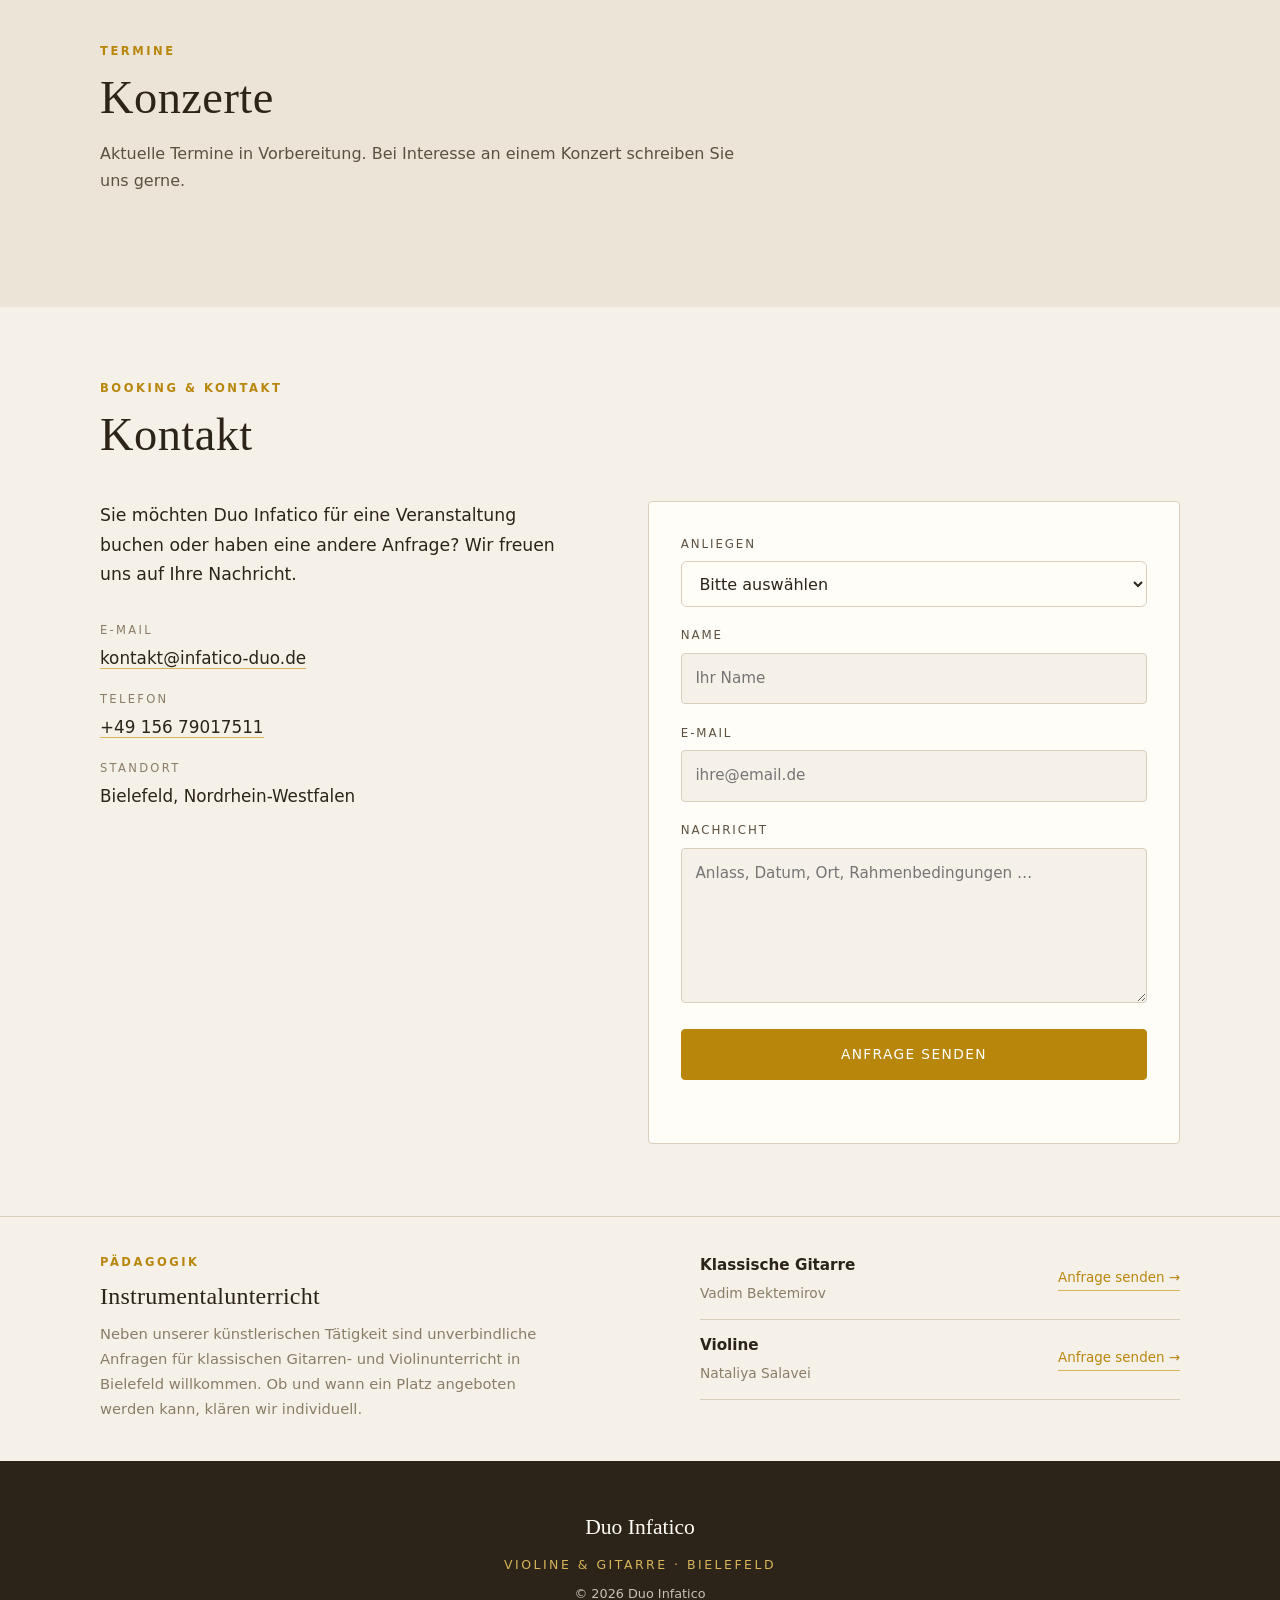
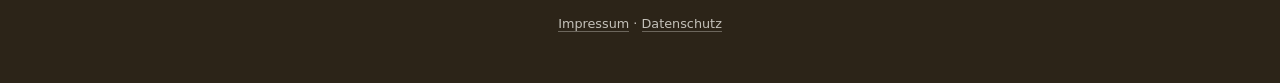
==== commit 44da611e: "Teaching: compact block after Kontakt, new copy, menu order, Kontakt text" ====
--- a/index.html
+++ b/index.html
@@ -150,9 +150,9 @@
         <li><a href="nataliya-salavei/" data-de="Nataliya" data-en="Nataliya" data-ru="Наталия">Nataliya</a></li>
         <li><a href="vadim-bektemirov/" data-de="Vadim" data-en="Vadim" data-ru="Вадим">Vadim</a></li>
         <li><a href="#videos"   data-de="Videos"    data-en="Videos"    data-ru="Видео">Videos</a></li>
+                <li><a href="#konzerte" data-de="Konzerte"  data-en="Concerts"  data-ru="Концерты">Konzerte</a></li>
+        <li><a href="#kontakt"  data-de="Kontakt"   data-en="Contact"   data-ru="Контакты">Kontakt</a></li>
         <li><a href="#unterricht" data-de="Unterricht" data-en="Lessons" data-ru="Уроки">Unterricht</a></li>
-        <li><a href="#konzerte" data-de="Konzerte"  data-en="Concerts"  data-ru="Концерты">Konzerte</a></li>
-        <li><a href="#kontakt"  data-de="Kontakt"   data-en="Contact"   data-ru="Контакты">Kontakt</a></li>
       </ul>
 
       <div class="lang-switch" role="group" aria-label="Sprache / Language / Язык">
@@ -310,54 +310,21 @@
   </section>
 
 
-  <!-- ============ 5b. UNTERRICHT ============ -->
-  <section class="section lesson-teaser" id="unterricht">
-    <div class="wrap">
-      <header class="section-head">
-        <p class="section-kicker" data-de="Unterricht" data-en="Lessons" data-ru="Уроки">Unterricht</p>
-        <h2 class="section-title" data-de="Unterrichtsanfragen" data-en="Lesson enquiries" data-ru="Запросы на занятия">Unterrichtsanfragen</h2>
-        <p class="section-sub"
-           data-de="Interessieren Sie sich für privaten Gitarren- oder Violinunterricht in Bielefeld? Sie können uns gerne unverbindlich kontaktieren. Ob und wann ein Unterrichtsplatz angeboten werden kann, wird individuell und nach Verfügbarkeit geklärt."
-           data-en="Interested in private classical guitar or violin lessons in Bielefeld? You are welcome to contact us without obligation. Whether lessons can be offered, and when, will be considered individually and is subject to availability."
-           data-ru="Если вас интересуют частные занятия классической гитарой или скрипкой в Билефельде, вы можете связаться с нами без каких-либо обязательств. Возможность проведения занятий и сроки обсуждаются индивидуально и зависят от наличия свободного места.">
-          Interessieren Sie sich für privaten Gitarren- oder Violinunterricht in Bielefeld? Sie können uns gerne unverbindlich kontaktieren. Ob und wann ein Unterrichtsplatz angeboten werden kann, wird individuell und nach Verfügbarkeit geklärt.
-        </p>
-      </header>
-
-      <div class="lesson-grid">
-        <article class="lesson-card">
-          <h3 class="lesson-title" data-de="Klassische Gitarre" data-en="Classical guitar" data-ru="Классическая гитара">Klassische Gitarre</h3>
-          <p class="lesson-name">Vadim Bektemirov</p>
-          <p class="lesson-text" data-de="Unverbindliche Anfrage zu privatem Gitarrenunterricht in Bielefeld." data-en="Non-binding enquiry about private guitar lessons in Bielefeld." data-ru="Необязательный запрос на частные занятия гитарой в Билефельде.">Unverbindliche Anfrage zu privatem Gitarrenunterricht in Bielefeld.</p>
-          <button type="button" class="btn btn-primary" data-lesson="gitarre"
-                  data-de="Gitarrenunterricht anfragen" data-en="Enquire about guitar lessons" data-ru="Запросить занятия гитарой">Gitarrenunterricht anfragen</button>
-        </article>
-
-        <article class="lesson-card">
-          <h3 class="lesson-title" data-de="Violine" data-en="Violin" data-ru="Скрипка">Violine</h3>
-          <p class="lesson-name">Nataliya Salavei</p>
-          <p class="lesson-text" data-de="Unverbindliche Anfrage zu privatem Violinunterricht in Bielefeld." data-en="Non-binding enquiry about private violin lessons in Bielefeld." data-ru="Необязательный запрос на частные занятия скрипкой в Билефельде.">Unverbindliche Anfrage zu privatem Violinunterricht in Bielefeld.</p>
-          <button type="button" class="btn btn-primary" data-lesson="geige"
-                  data-de="Violinunterricht anfragen" data-en="Enquire about violin lessons" data-ru="Запросить занятия скрипкой">Violinunterricht anfragen</button>
-        </article>
-      </div>
-    </div>
-  </section>
-
   <!-- ============ 6. KONTAKT ============ -->
   <section class="section" id="kontakt">
     <div class="wrap">
       <header class="section-head">
-        <p class="section-kicker" data-de="Booking" data-en="Booking" data-ru="Букинг">Booking</p>
+        <p class="section-kicker" data-de="BOOKING &amp; KONTAKT" data-en="BOOKING &amp; CONTACT" data-ru="КОНТАКТ">BOOKING &amp; KONTAKT</p>
         <h2 class="section-title" data-de="Kontakt" data-en="Contact" data-ru="Контакты">Kontakt</h2>
       </header>
 
       <div class="contact-grid">
         <div class="contact-info">
           <p class="contact-lead"
-             data-de="Sie möchten uns für eine Veranstaltung buchen? Wir freuen uns auf Ihre Anfrage." data-en="Would you like to book us for an event? We look forward to hearing from you."
-             data-ru="Хотите пригласить нас на мероприятие? Будем рады вашему сообщению.">
-            Sie möchten uns für eine Veranstaltung buchen? Wir freuen uns auf Ihre Anfrage.
+             data-de="Sie möchten Duo Infatico für eine Veranstaltung buchen oder haben eine andere Anfrage? Wir freuen uns auf Ihre Nachricht."
+             data-en="Would you like to book Duo Infatico for an event or send us another enquiry? We look forward to hearing from you."
+             data-ru="Хотите пригласить Duo Infatico на мероприятие или обратиться с другим вопросом? Будем рады вашему сообщению.">
+            Sie möchten Duo Infatico für eine Veranstaltung buchen oder haben eine andere Anfrage? Wir freuen uns auf Ihre Nachricht.
           </p>
 
           <dl class="contact-list">
@@ -426,6 +393,48 @@
     </div>
   </section>
 
+  <!-- ============ 7. INSTRUMENTALUNTERRICHT ============ -->
+  <section class="section section-teaching" id="unterricht">
+    <div class="wrap">
+      <div class="teaching-grid">
+        <div class="teaching-intro">
+          <p class="section-kicker" data-de="PÄDAGOGIK" data-en="TEACHING" data-ru="ПЕДАГОГИКА">PÄDAGOGIK</p>
+          <h2 class="section-title teaching-title" data-de="Instrumentalunterricht" data-en="Instrumental tuition" data-ru="Индивидуальные занятия">Instrumentalunterricht</h2>
+          <p class="teaching-text"
+             data-de="Neben unserer künstlerischen Tätigkeit sind unverbindliche Anfragen für klassischen Gitarren- und Violinunterricht in Bielefeld willkommen. Ob und wann ein Platz angeboten werden kann, klären wir individuell."
+             data-en="Alongside our artistic work, we welcome non-binding enquiries about classical guitar and violin tuition in Bielefeld. Whether and when a place may be available will be discussed individually."
+             data-ru="Помимо концертной деятельности, мы рассматриваем запросы на индивидуальные занятия классической гитарой и скрипкой в Билефельде. Возможность и сроки занятий обсуждаются индивидуально; обращение ни к чему вас не обязывает.">
+            Neben unserer künstlerischen Tätigkeit sind unverbindliche Anfragen für klassischen Gitarren- und Violinunterricht in Bielefeld willkommen. Ob und wann ein Platz angeboten werden kann, klären wir individuell.
+          </p>
+        </div>
+
+        <div class="teaching-list">
+          <div class="teaching-row">
+            <p class="teaching-instrument" data-de="Klassische Gitarre" data-en="Classical guitar" data-ru="Классическая гитара">Klassische Gitarre</p>
+            <p class="teaching-name">Vadim Bektemirov</p>
+            <a class="teaching-link" href="#kontakt" data-lesson="gitarre"
+               aria-label="Anfrage für Gitarrenunterricht senden"
+               data-aria-de="Anfrage für Gitarrenunterricht senden"
+               data-aria-en="Send an enquiry about guitar lessons"
+               data-aria-ru="Отправить запрос на занятия гитарой"
+               data-de="Anfrage senden →" data-en="Send an enquiry →" data-ru="Отправить запрос →">Anfrage senden →</a>
+          </div>
+
+          <div class="teaching-row">
+            <p class="teaching-instrument" data-de="Violine" data-en="Violin" data-ru="Скрипка">Violine</p>
+            <p class="teaching-name">Nataliya Salavei</p>
+            <a class="teaching-link" href="#kontakt" data-lesson="geige"
+               aria-label="Anfrage für Violinunterricht senden"
+               data-aria-de="Anfrage für Violinunterricht senden"
+               data-aria-en="Send an enquiry about violin lessons"
+               data-aria-ru="Отправить запрос на занятия скрипкой"
+               data-de="Anfrage senden →" data-en="Send an enquiry →" data-ru="Отправить запрос →">Anfrage senden →</a>
+          </div>
+        </div>
+      </div>
+    </div>
+  </section>
+
 </main>
 
 <!-- ============ FOOTER ============ -->
--- a/style.css
+++ b/style.css
@@ -933,27 +933,6 @@
 .profile-actions .btn-ghost:hover { color: var(--accent); border-color: var(--accent); }
 
 /* Блок и страницы уроков */
-.lesson-teaser { border-top: 1px solid var(--line); }
-.lesson-grid {
-  display: grid;
-  grid-template-columns: repeat(2, minmax(0, 1fr));
-  gap: 1.5rem;
-  margin: 2rem 0 1.5rem;
-}
-.lesson-card {
-  display: flex;
-  flex-direction: column;
-  border: 1px solid var(--line);
-  border-radius: var(--radius);
-  padding: 1.5rem 1.5rem 1.25rem;
-  background: var(--bg-soft, rgba(255, 255, 255, .03));
-  display: grid;
-  gap: .5rem;
-  align-content: start;
-}
-.lesson-title { font-size: 1.15rem; margin: 0; }
-.lesson-meta { color: var(--text-muted); font-size: .86rem; margin: 0; }
-.lesson-link { border-bottom: 1px solid var(--accent-soft); font-size: .9rem; }
 .lesson-link:hover { color: var(--accent); border-color: var(--accent); }
 .field select {
   width: 100%;
@@ -965,18 +944,11 @@
   font: inherit;
 }
 .field select:focus { border-color: var(--accent); outline: none; }
-@media (max-width: 820px) {
-  .lesson-grid { grid-template-columns: 1fr; }
-}
 
 /* Кнопки в карточках уроков — по нижнему краю */
-.lesson-card .btn { margin-top: auto; align-self: flex-start; width: auto; }
 .lesson-card .lesson-meta { margin-bottom: .35rem; }
 
 /* Карточки запросов на уроки */
-.lesson-name { margin: 0; font-weight: 600; font-size: .95rem; }
-.lesson-text { margin: 0 0 .35rem; color: var(--text-muted); font-size: .9rem; }
-.lesson-card .btn { margin-top: auto; align-self: flex-start; width: auto; }
 
 /* Кнопки в карточках уроков на узких экранах */
 @media (max-width: 480px) {
@@ -986,4 +958,45 @@
     letter-spacing: .06em;
     padding: .7rem .9rem;
   }
-}+}
+
+/* Компактный блок «Instrumentalunterricht» */
+.section-teaching {
+  padding-top: 2.25rem;
+  padding-bottom: 2.5rem;
+  border-top: 1px solid var(--line);
+}
+.teaching-grid {
+  display: grid;
+  grid-template-columns: minmax(0, 1.15fr) minmax(0, 1fr);
+  gap: 2rem 3rem;
+  align-items: start;
+}
+.teaching-title { font-size: 1.5rem; margin: .35rem 0 .7rem; }
+.teaching-text { color: var(--text-muted); font-size: .92rem; max-width: 48ch; margin: 0; }
+.teaching-list { display: grid; gap: 0; }
+.teaching-row {
+  display: grid;
+  grid-template-columns: minmax(0, 1fr) auto;
+  align-items: baseline;
+  gap: .15rem .9rem;
+  padding: .85rem 0;
+  border-bottom: 1px solid var(--line);
+}
+.teaching-row:first-child { padding-top: 0; }
+.teaching-instrument { margin: 0; font-weight: 600; font-size: .95rem; }
+.teaching-name { margin: 0; grid-column: 1; color: var(--text-muted); font-size: .86rem; }
+.teaching-link {
+  grid-row: 1 / span 2;
+  grid-column: 2;
+  align-self: center;
+  font-size: .84rem;
+  color: var(--accent);
+  border-bottom: 1px solid var(--accent-soft);
+  white-space: nowrap;
+}
+.teaching-link:hover { border-color: var(--accent); }
+@media (max-width: 900px) {
+  .teaching-grid { grid-template-columns: 1fr; gap: 1.5rem; }
+  .teaching-link { grid-row: auto; grid-column: 1; justify-self: start; margin-top: .35rem; }
+}
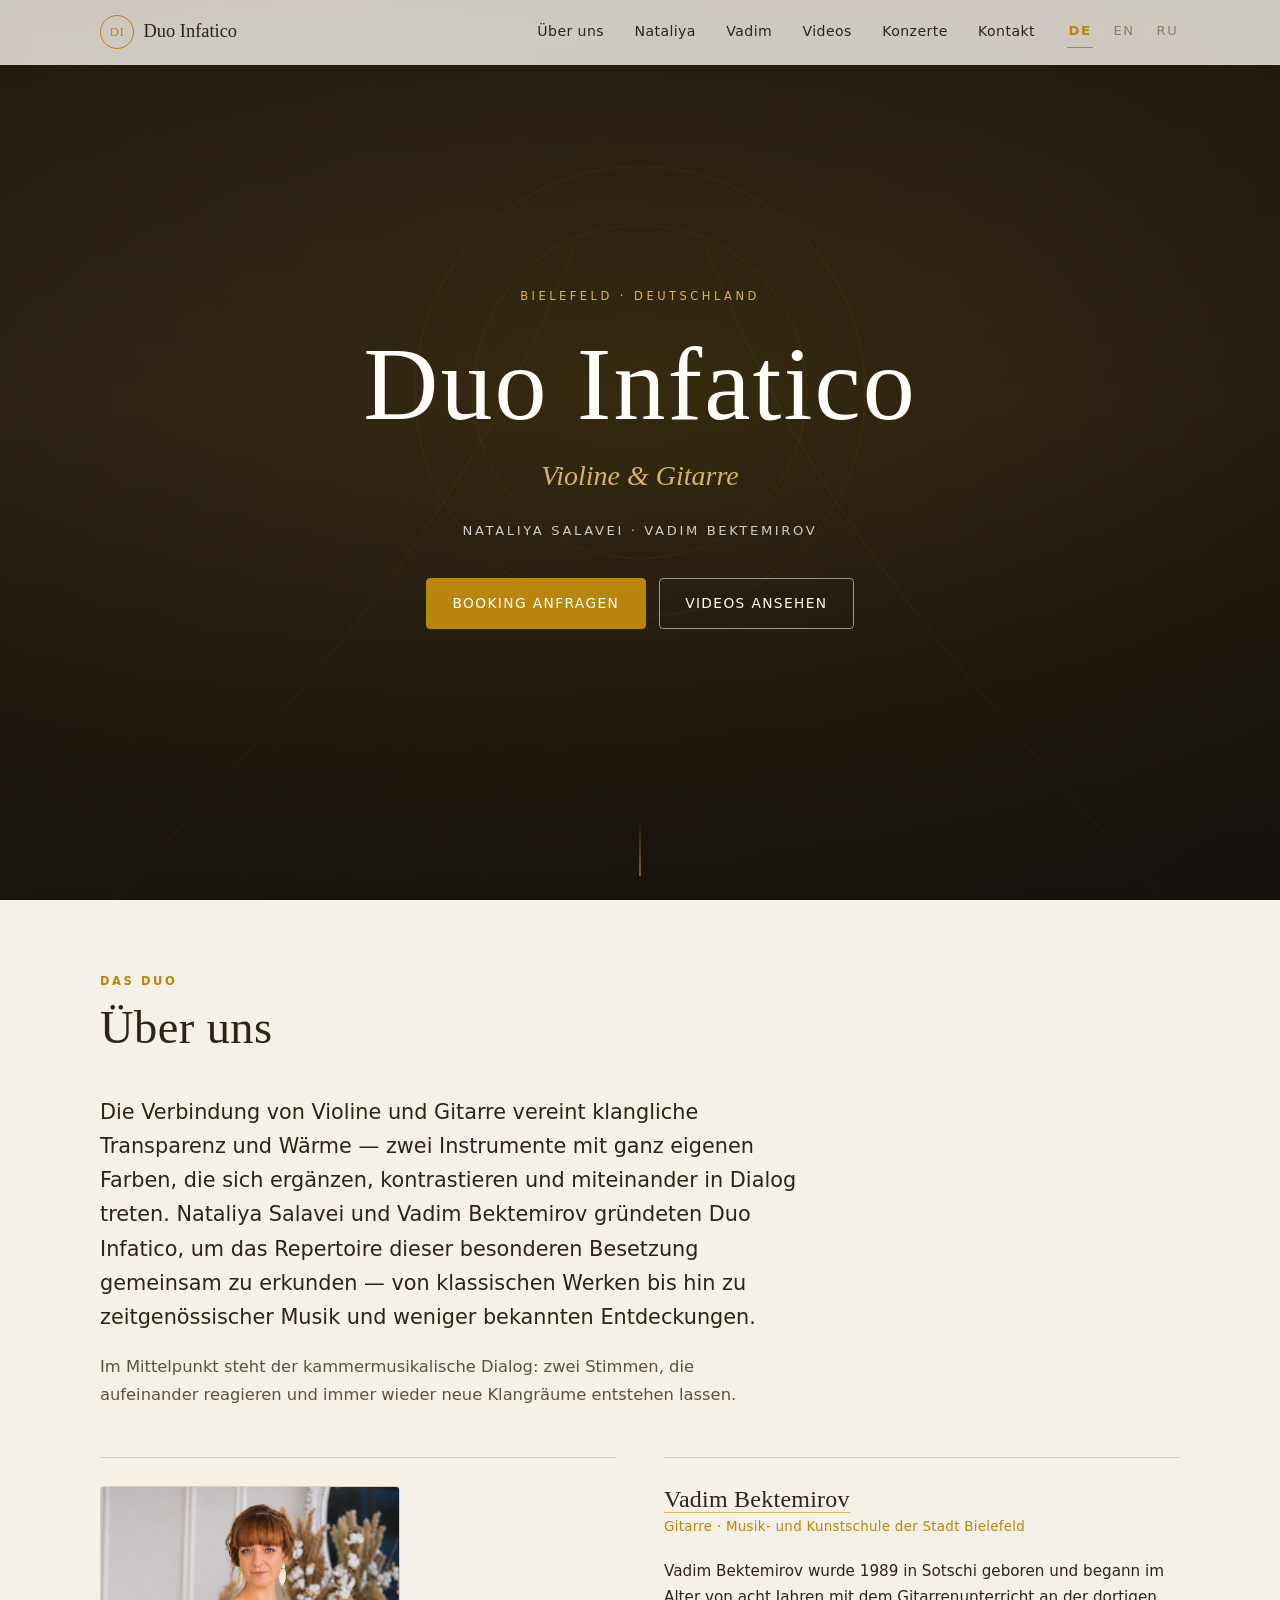
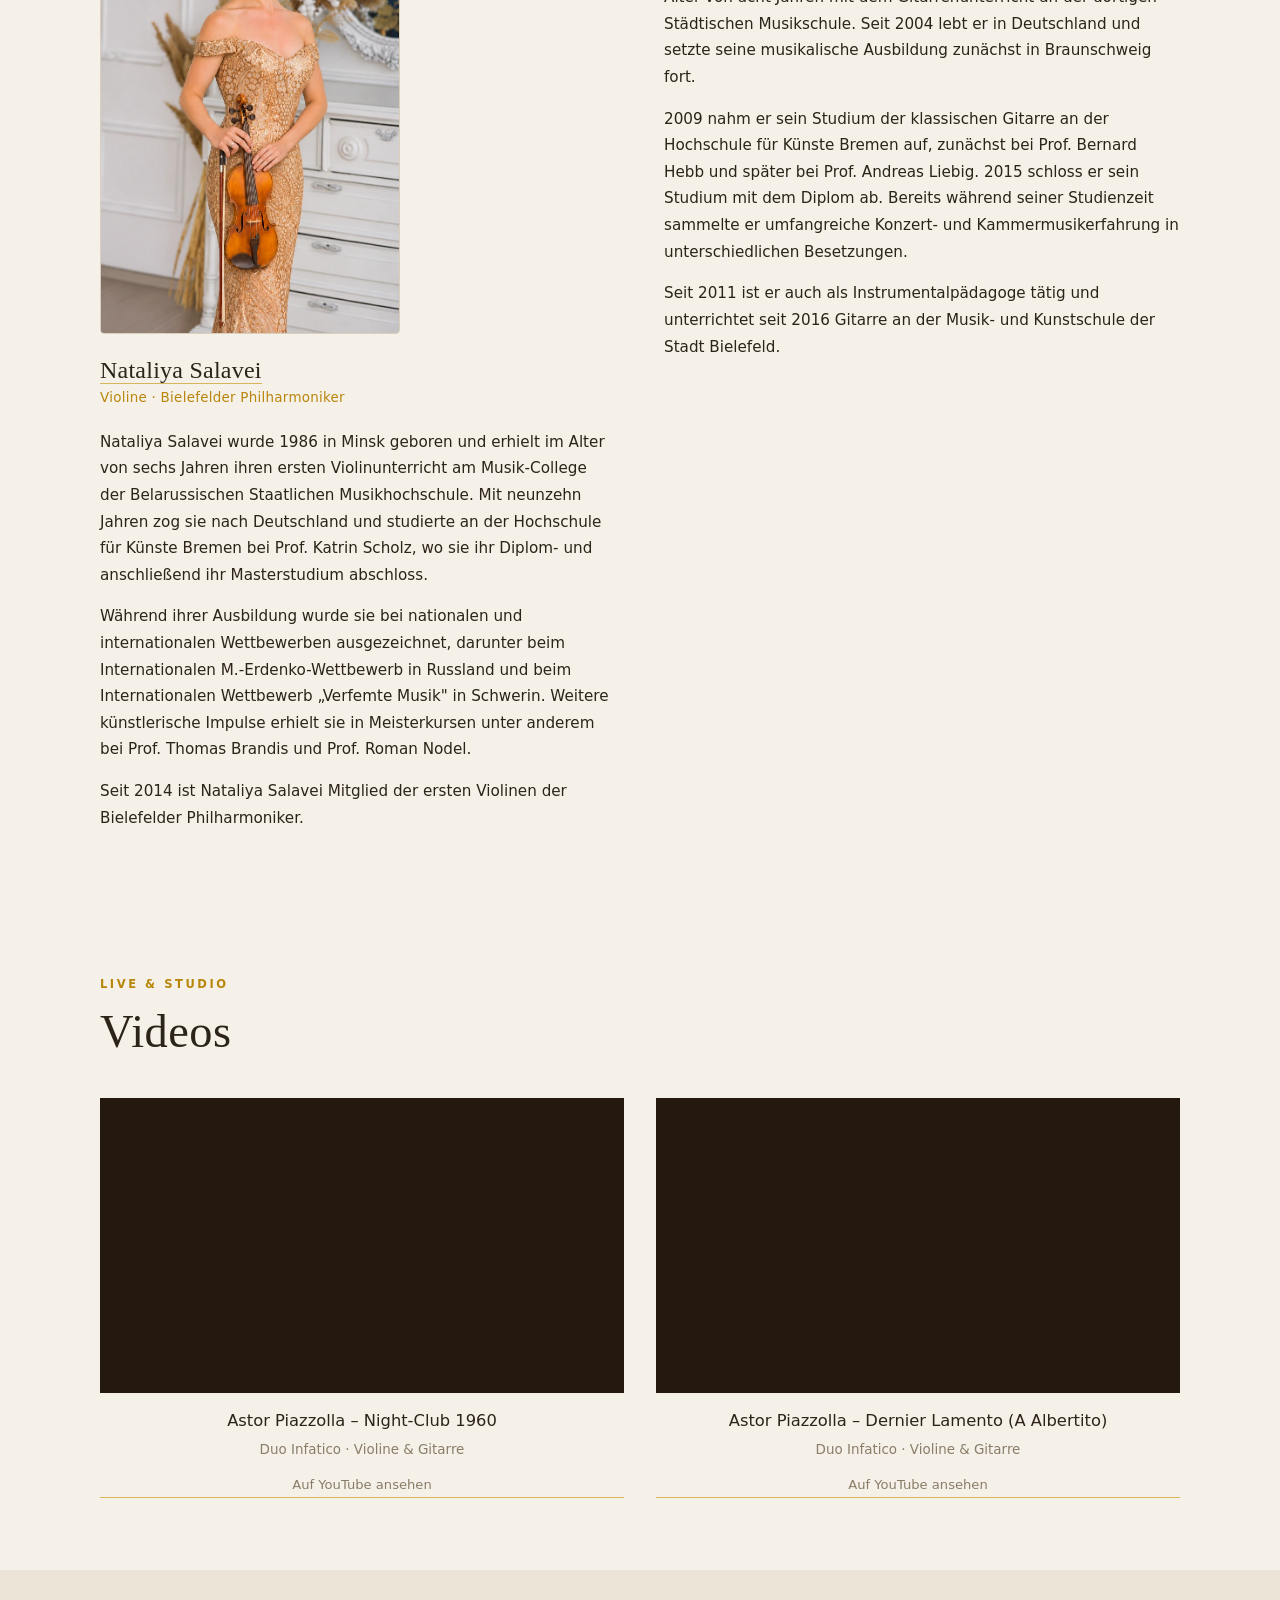
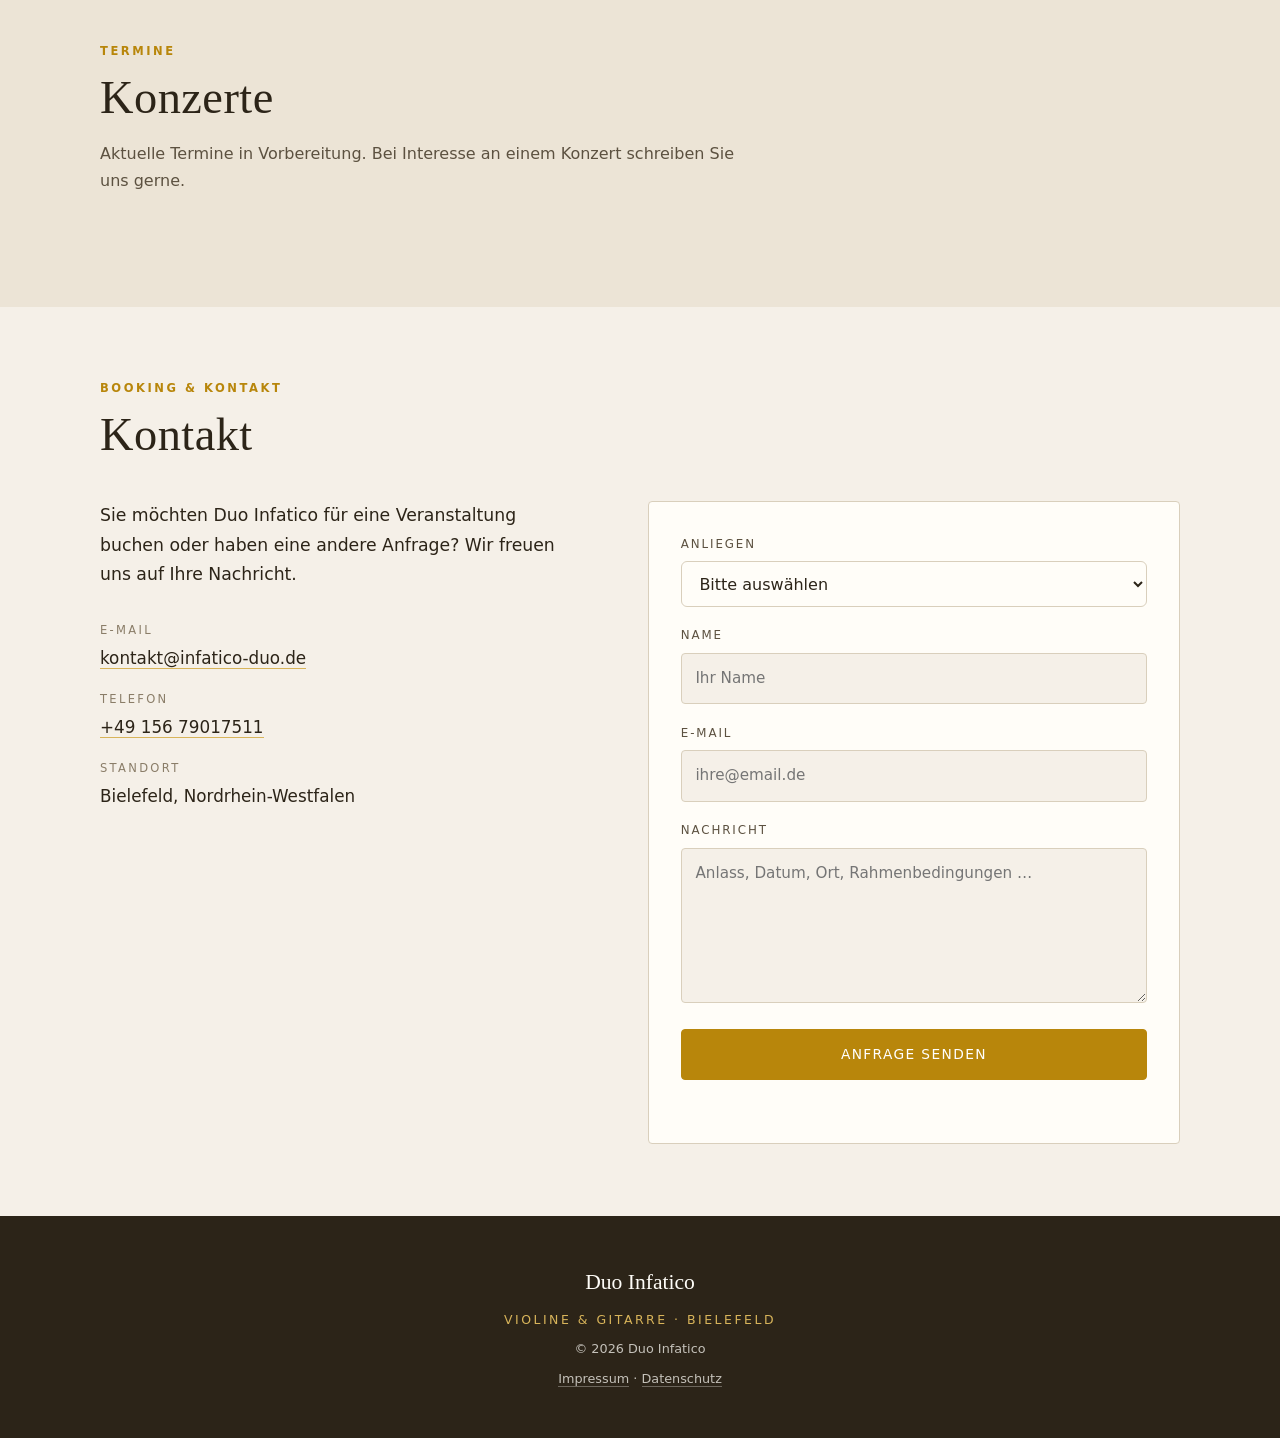
==== commit 9639b8bf: "Remove teaching section; per-musician lesson buttons with topic preselect" ====
--- a/index.html
+++ b/index.html
@@ -152,7 +152,6 @@
         <li><a href="#videos"   data-de="Videos"    data-en="Videos"    data-ru="Видео">Videos</a></li>
                 <li><a href="#konzerte" data-de="Konzerte"  data-en="Concerts"  data-ru="Концерты">Konzerte</a></li>
         <li><a href="#kontakt"  data-de="Kontakt"   data-en="Contact"   data-ru="Контакты">Kontakt</a></li>
-        <li><a href="#unterricht" data-de="Unterricht" data-en="Lessons" data-ru="Уроки">Unterricht</a></li>
       </ul>
 
       <div class="lang-switch" role="group" aria-label="Sprache / Language / Язык">
@@ -392,49 +391,6 @@
       </div>
     </div>
   </section>
-
-  <!-- ============ 7. INSTRUMENTALUNTERRICHT ============ -->
-  <section class="section section-teaching" id="unterricht">
-    <div class="wrap">
-      <div class="teaching-grid">
-        <div class="teaching-intro">
-          <p class="section-kicker" data-de="PÄDAGOGIK" data-en="TEACHING" data-ru="ПЕДАГОГИКА">PÄDAGOGIK</p>
-          <h2 class="section-title teaching-title" data-de="Instrumentalunterricht" data-en="Instrumental tuition" data-ru="Индивидуальные занятия">Instrumentalunterricht</h2>
-          <p class="teaching-text"
-             data-de="Neben unserer künstlerischen Tätigkeit sind unverbindliche Anfragen für klassischen Gitarren- und Violinunterricht in Bielefeld willkommen. Ob und wann ein Platz angeboten werden kann, klären wir individuell."
-             data-en="Alongside our artistic work, we welcome non-binding enquiries about classical guitar and violin tuition in Bielefeld. Whether and when a place may be available will be discussed individually."
-             data-ru="Помимо концертной деятельности, мы рассматриваем запросы на индивидуальные занятия классической гитарой и скрипкой в Билефельде. Возможность и сроки занятий обсуждаются индивидуально; обращение ни к чему вас не обязывает.">
-            Neben unserer künstlerischen Tätigkeit sind unverbindliche Anfragen für klassischen Gitarren- und Violinunterricht in Bielefeld willkommen. Ob und wann ein Platz angeboten werden kann, klären wir individuell.
-          </p>
-        </div>
-
-        <div class="teaching-list">
-          <div class="teaching-row">
-            <p class="teaching-instrument" data-de="Klassische Gitarre" data-en="Classical guitar" data-ru="Классическая гитара">Klassische Gitarre</p>
-            <p class="teaching-name">Vadim Bektemirov</p>
-            <a class="teaching-link" href="#kontakt" data-lesson="gitarre"
-               aria-label="Anfrage für Gitarrenunterricht senden"
-               data-aria-de="Anfrage für Gitarrenunterricht senden"
-               data-aria-en="Send an enquiry about guitar lessons"
-               data-aria-ru="Отправить запрос на занятия гитарой"
-               data-de="Anfrage senden →" data-en="Send an enquiry →" data-ru="Отправить запрос →">Anfrage senden →</a>
-          </div>
-
-          <div class="teaching-row">
-            <p class="teaching-instrument" data-de="Violine" data-en="Violin" data-ru="Скрипка">Violine</p>
-            <p class="teaching-name">Nataliya Salavei</p>
-            <a class="teaching-link" href="#kontakt" data-lesson="geige"
-               aria-label="Anfrage für Violinunterricht senden"
-               data-aria-de="Anfrage für Violinunterricht senden"
-               data-aria-en="Send an enquiry about violin lessons"
-               data-aria-ru="Отправить запрос на занятия скрипкой"
-               data-de="Anfrage senden →" data-en="Send an enquiry →" data-ru="Отправить запрос →">Anfrage senden →</a>
-          </div>
-        </div>
-      </div>
-    </div>
-  </section>
-
 </main>
 
 <!-- ============ FOOTER ============ -->
--- a/style.css
+++ b/style.css
@@ -839,7 +839,6 @@
 .video-frame--embed { padding: 0; overflow: hidden; background: #000; display: block; }
 .video-frame--embed iframe { position: absolute; inset: 0; width: 100%; height: 100%; border: 0; display: block; }
 
-
 /* YouTube-плеер: один адаптивный блок 16:9 по центру */
 .video-player {
   position: relative;
@@ -891,7 +890,6 @@
 @media (max-width: 900px) {
   .video-grid { grid-template-columns: 1fr; gap: 2rem; }
 }
-
 
 /* Временно скрытые незаполненные заглушки */
 .is-placeholder { display: none !important; }
@@ -960,43 +958,21 @@
   }
 }
 
-/* Компактный блок «Instrumentalunterricht» */
-.section-teaching {
-  padding-top: 2.25rem;
-  padding-bottom: 2.5rem;
-  border-top: 1px solid var(--line);
-}
-.teaching-grid {
-  display: grid;
-  grid-template-columns: minmax(0, 1.15fr) minmax(0, 1fr);
-  gap: 2rem 3rem;
-  align-items: start;
-}
-.teaching-title { font-size: 1.5rem; margin: .35rem 0 .7rem; }
-.teaching-text { color: var(--text-muted); font-size: .92rem; max-width: 48ch; margin: 0; }
-.teaching-list { display: grid; gap: 0; }
-.teaching-row {
-  display: grid;
-  grid-template-columns: minmax(0, 1fr) auto;
-  align-items: baseline;
-  gap: .15rem .9rem;
-  padding: .85rem 0;
-  border-bottom: 1px solid var(--line);
-}
 .teaching-row:first-child { padding-top: 0; }
-.teaching-instrument { margin: 0; font-weight: 600; font-size: .95rem; }
-.teaching-name { margin: 0; grid-column: 1; color: var(--text-muted); font-size: .86rem; }
-.teaching-link {
-  grid-row: 1 / span 2;
-  grid-column: 2;
-  align-self: center;
-  font-size: .84rem;
+.teaching-link:hover { border-color: var(--accent); }
+
+
+/* Кнопка запроса на занятия на персональных страницах */
+.profile-lesson { margin: 1.75rem 0 0; }
+.profile-lesson .btn { display: inline-block; width: auto; }
+
+/* Ghost-кнопка на светлом фоне персональной страницы */
+.profile-lesson .btn-ghost {
+  color: var(--text);
+  border-color: var(--line);
+  background: transparent;
+}
+.profile-lesson .btn-ghost:hover {
   color: var(--accent);
-  border-bottom: 1px solid var(--accent-soft);
-  white-space: nowrap;
-}
-.teaching-link:hover { border-color: var(--accent); }
-@media (max-width: 900px) {
-  .teaching-grid { grid-template-columns: 1fr; gap: 1.5rem; }
-  .teaching-link { grid-row: auto; grid-column: 1; justify-self: start; margin-top: .35rem; }
-}
+  border-color: var(--accent);
+}
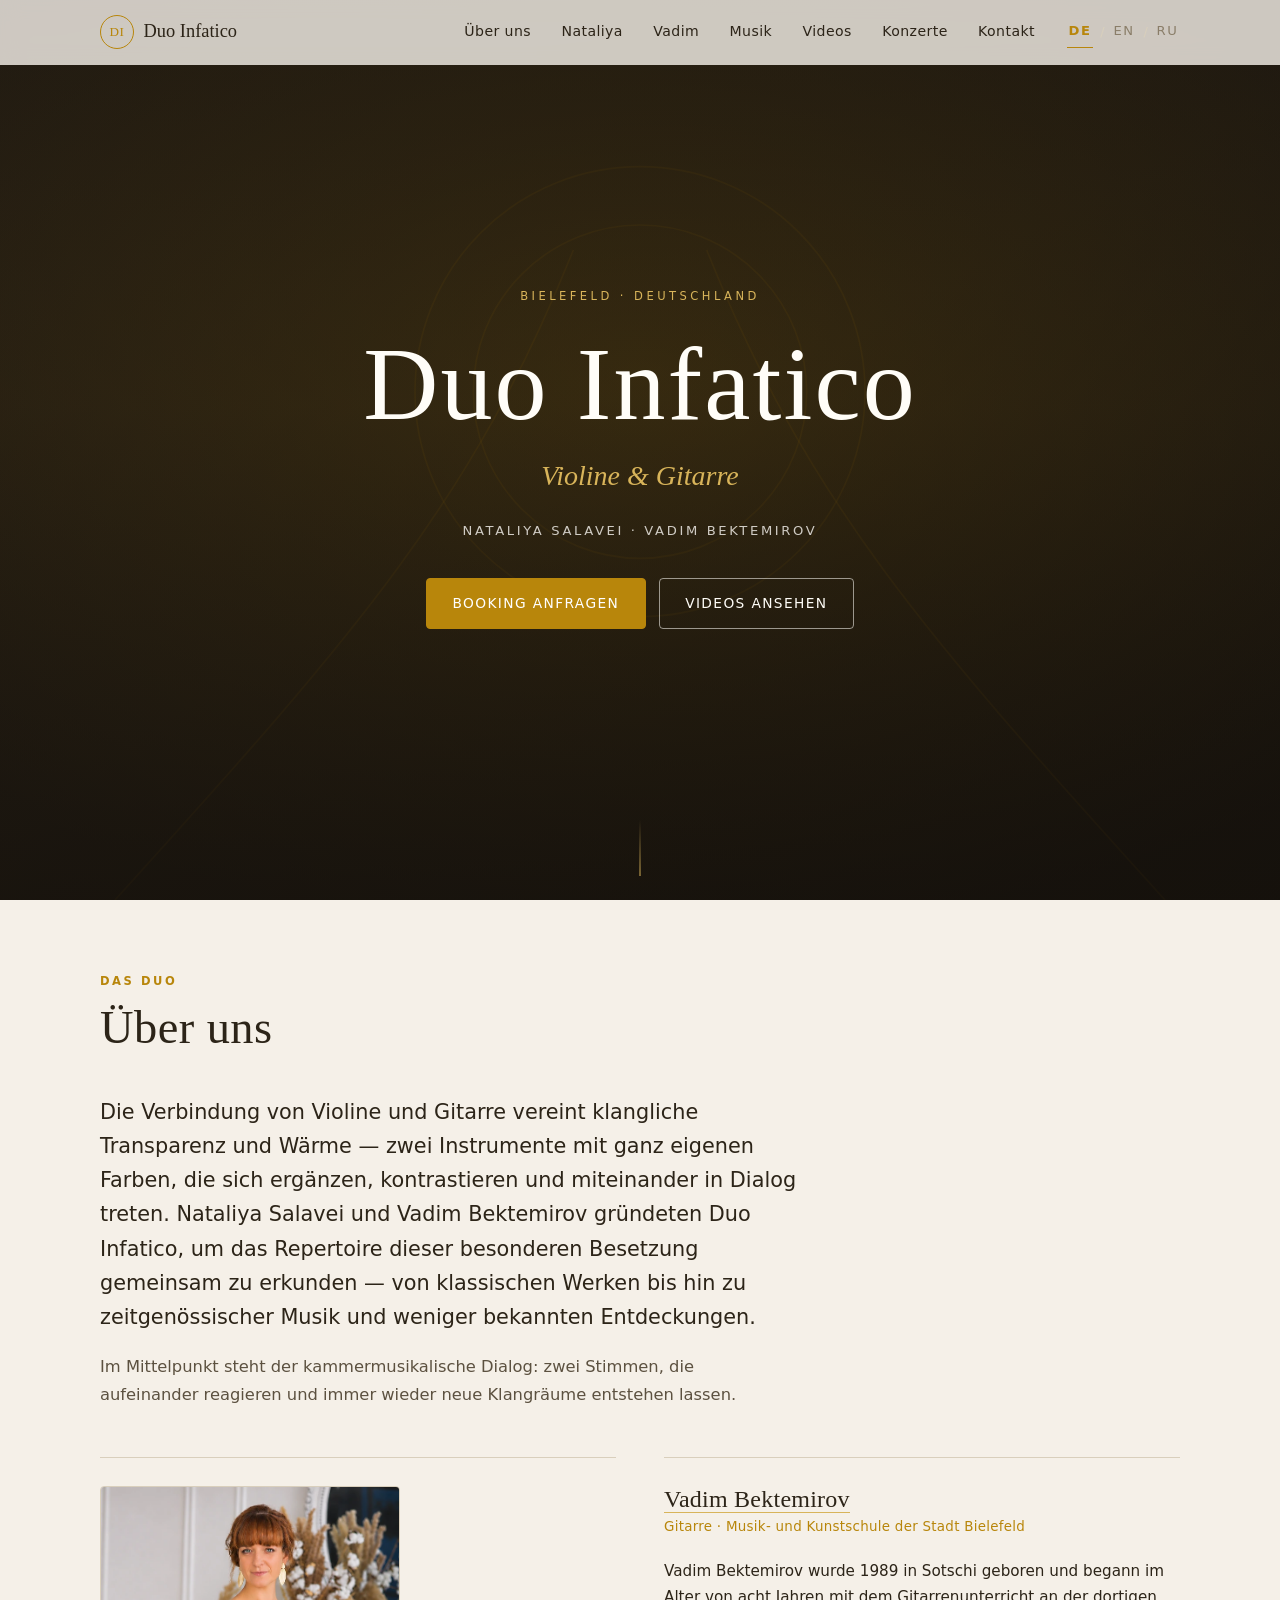
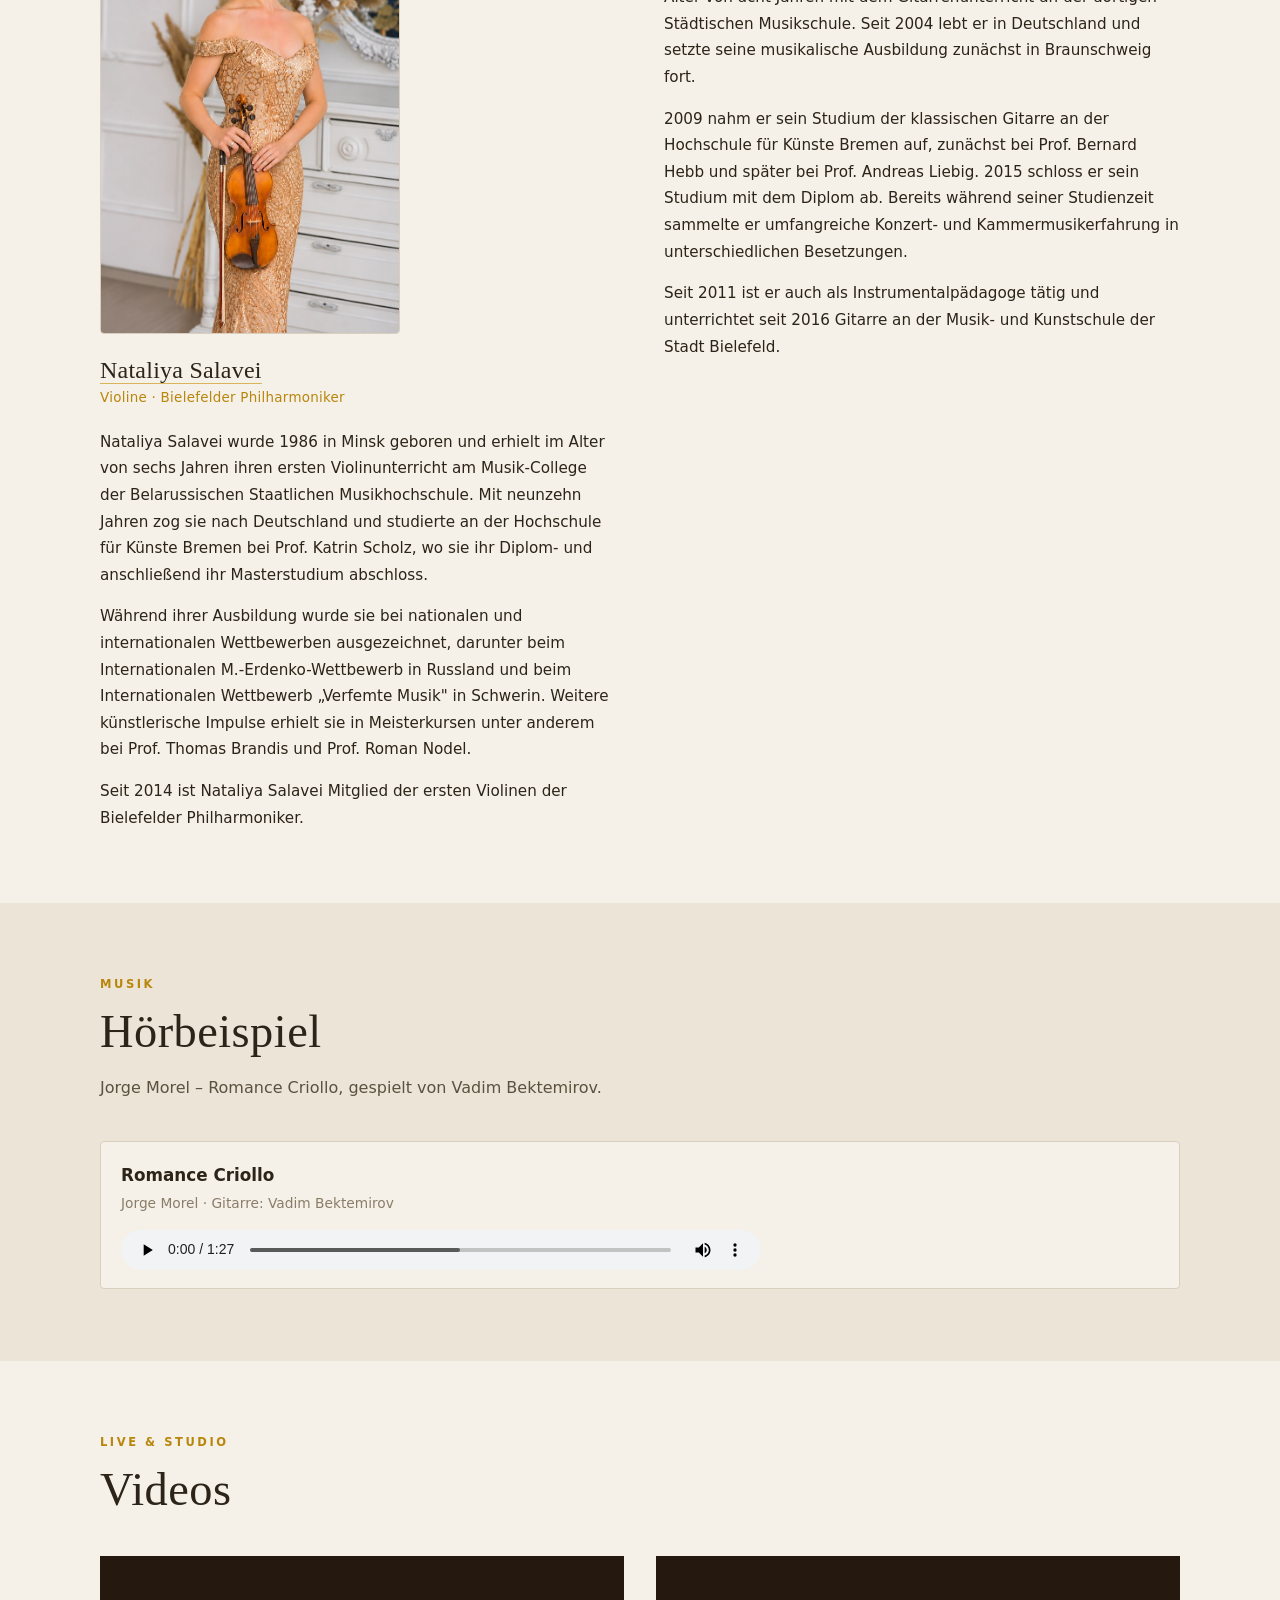
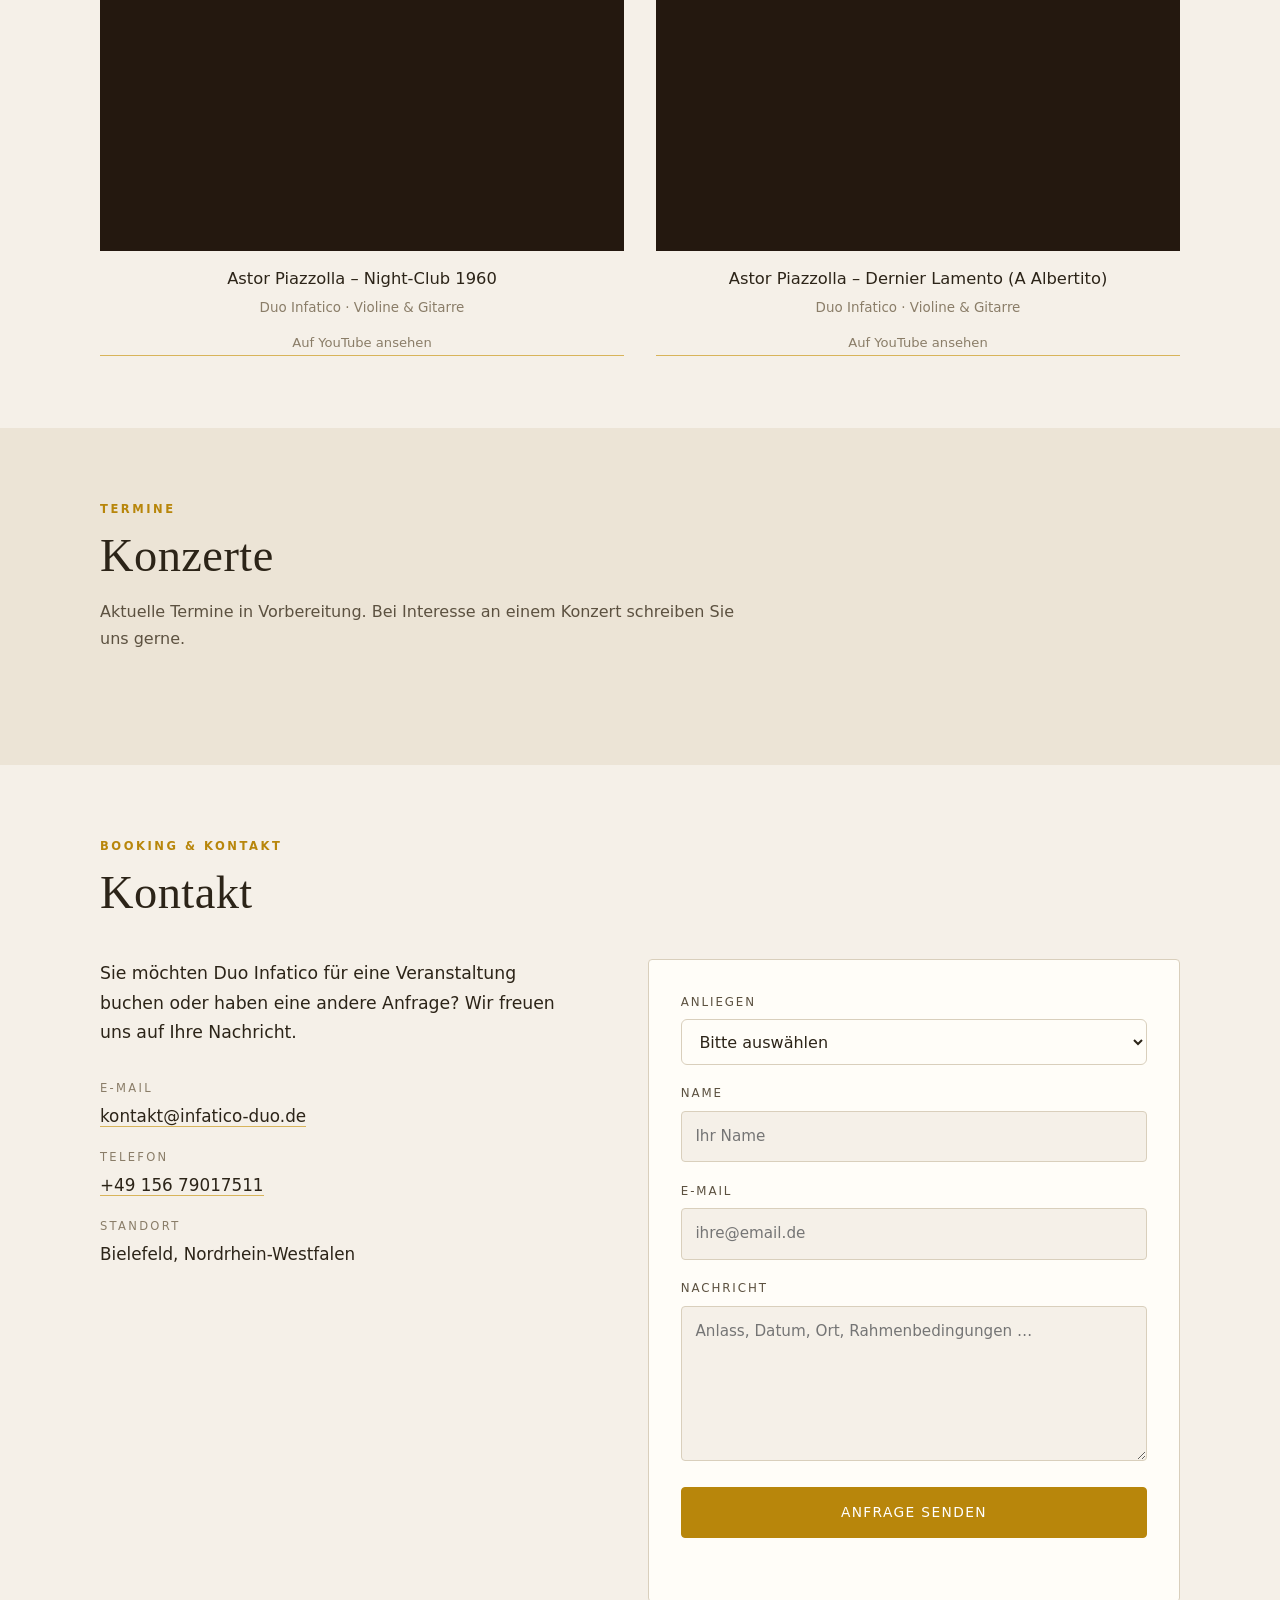
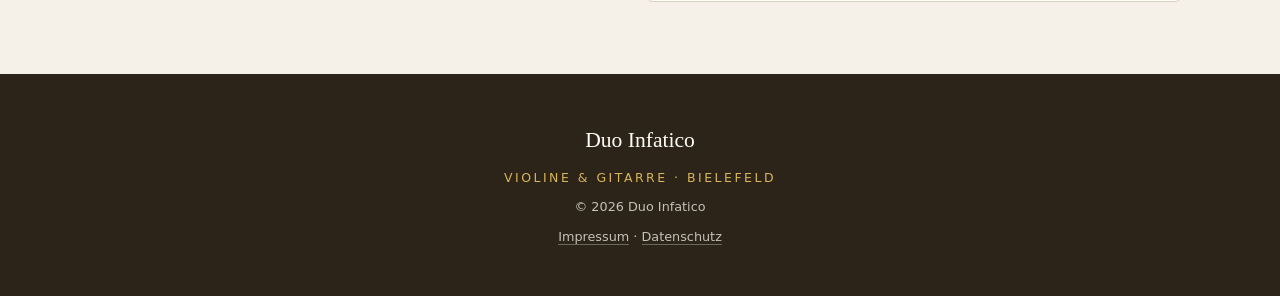
==== commit 609298cb: "Music: add Romance Criollo audio section, nav item, MusicRecording JSON-LD" ====
--- a/index.html
+++ b/index.html
@@ -119,6 +119,29 @@
         "@id": "https://www.infatico-duo.de/#duo"
       },
       "uploadDate": "2026-11-07T18:03:44Z"
+    },
+    {
+      "@type": "MusicRecording",
+      "name": "Romance Criollo",
+      "composer": {
+        "@type": "Person",
+        "name": "Jorge Morel"
+      },
+      "performer": {
+        "@type": "Person",
+        "name": "Vadim Bektemirov",
+        "@id": "https://www.infatico-duo.de/#vadim"
+      },
+      "duration": "PT1M28S",
+      "inAlbum": {
+        "@type": "MusicAlbum",
+        "name": "Duo Infatico"
+      },
+      "audio": {
+        "@type": "AudioObject",
+        "contentUrl": "https://www.infatico-duo.de/audio/jorge-morel-romance-criollo.mp3",
+        "encodingFormat": "audio/mpeg"
+      }
     }
   ]
 }
@@ -149,6 +172,7 @@
         <li><a href="#about"    data-de="Über uns"  data-en="About"     data-ru="О нас">Über uns</a></li>
         <li><a href="nataliya-salavei/" data-de="Nataliya" data-en="Nataliya" data-ru="Наталия">Nataliya</a></li>
         <li><a href="vadim-bektemirov/" data-de="Vadim" data-en="Vadim" data-ru="Вадим">Vadim</a></li>
+        <li><a href="#musik"    data-de="Musik"    data-en="Music"    data-ru="Музыка">Musik</a></li>
         <li><a href="#videos"   data-de="Videos"    data-en="Videos"    data-ru="Видео">Videos</a></li>
                 <li><a href="#konzerte" data-de="Konzerte"  data-en="Concerts"  data-ru="Концерты">Konzerte</a></li>
         <li><a href="#kontakt"  data-de="Kontakt"   data-en="Contact"   data-ru="Контакты">Kontakt</a></li>
@@ -238,6 +262,37 @@
             <p data-de="Seit 2011 ist er auch als Instrumentalpädagoge tätig und unterrichtet seit 2016 Gitarre an der Musik- und Kunstschule der Stadt Bielefeld." data-en="Alongside his performing career, he has been active as an instrumental teacher since 2011 and has taught guitar at the Bielefeld Municipal Music and Art School since 2016." data-ru="Наряду с концертной деятельностью с 2011 года занимается инструментальной педагогикой, а с 2016 года преподаёт гитару в Музыкально-художественной школе города Билефельда.">Seit 2011 ist er auch als Instrumentalpädagoge tätig und unterrichtet seit 2016 Gitarre an der Musik- und Kunstschule der Stadt Bielefeld.</p>
           </div>
         </article>
+      </div>
+    </div>
+  </section>
+
+  <!-- ============ 3. MUSIK ============ -->
+  <section class="section section-alt" id="musik">
+    <div class="wrap">
+      <header class="section-head">
+        <p class="section-kicker" data-de="Musik" data-en="Music" data-ru="Музыка">Musik</p>
+        <h2 class="section-title" data-de="Hörbeispiel" data-en="Listening sample" data-ru="Послушать">Hörbeispiel</h2>
+        <p class="section-sub"
+           data-de="Jorge Morel – Romance Criollo, gespielt von Vadim Bektemirov."
+           data-en="Jorge Morel – Romance Criollo, performed by Vadim Bektemirov."
+           data-ru="Хорхе Морель — Romance Criollo в исполнении Вадима Бектемирова.">
+          Jorge Morel – Romance Criollo, gespielt von Vadim Bektemirov.
+        </p>
+      </header>
+
+      <div class="audio-card">
+        <div class="audio-head">
+          <p class="audio-title">Romance Criollo</p>
+          <p class="audio-meta"
+             data-de="Jorge Morel · Gitarre: Vadim Bektemirov"
+             data-en="Jorge Morel · guitar: Vadim Bektemirov"
+             data-ru="Хорхе Морель · гитара: Вадим Бектемиров">Jorge Morel · Gitarre: Vadim Bektemirov</p>
+        </div>
+        <audio class="audio-player" controls preload="metadata"
+               aria-label="Jorge Morel – Romance Criollo, Vadim Bektemirov"
+               src="audio/jorge-morel-romance-criollo.mp3">
+          <a href="audio/jorge-morel-romance-criollo.mp3">Romance Criollo (MP3)</a>
+        </audio>
       </div>
     </div>
   </section>
--- a/style.css
+++ b/style.css
@@ -963,7 +963,6 @@
 
 
 /* Кнопка запроса на занятия на персональных страницах */
-.profile-lesson { margin: 1.75rem 0 0; }
 .profile-lesson .btn { display: inline-block; width: auto; }
 
 /* Ghost-кнопка на светлом фоне персональной страницы */
@@ -975,4 +974,54 @@
 .profile-lesson .btn-ghost:hover {
   color: var(--accent);
   border-color: var(--accent);
-}+}
+
+/* Персональный блок «занятия»: текст + ghost-кнопка */
+.profile-lesson {
+  margin: 2rem 0 0;
+  padding-top: 1.25rem;
+  border-top: 1px solid var(--line);
+}
+.profile-lesson-text {
+  margin: 0 0 1rem;
+  max-width: 62ch;
+  color: var(--text-muted);
+  font-size: .92rem;
+  line-height: 1.55;
+}
+.profile-lesson-action { margin: 0; }
+.profile-lesson .btn { display: inline-block; width: auto; }
+.profile-lesson .btn-ghost {
+  color: var(--text);
+  border-color: var(--line);
+  background: transparent;
+}
+.profile-lesson .btn-ghost:hover {
+  color: var(--accent);
+  border-color: var(--accent);
+}
+
+
+/* Аудио: компактный плеер в разделе Musik */
+.audio-card {
+  margin: 1.75rem 0 0;
+  padding: 1.15rem 1.25rem;
+  border: 1px solid var(--line);
+  border-radius: var(--radius);
+  background: var(--bg, transparent);
+  display: grid;
+  gap: .9rem;
+}
+.audio-head { display: grid; gap: .2rem; }
+.audio-title { margin: 0; font-size: 1.05rem; font-weight: 600; }
+.audio-meta { margin: 0; color: var(--text-muted); font-size: .86rem; }
+.audio-player {
+  width: 100%;
+  max-width: 640px;
+  height: 40px;
+  accent-color: var(--accent);
+}
+@media (max-width: 480px) {
+  .audio-card { padding: 1rem; }
+  .audio-player { height: 36px; }
+}
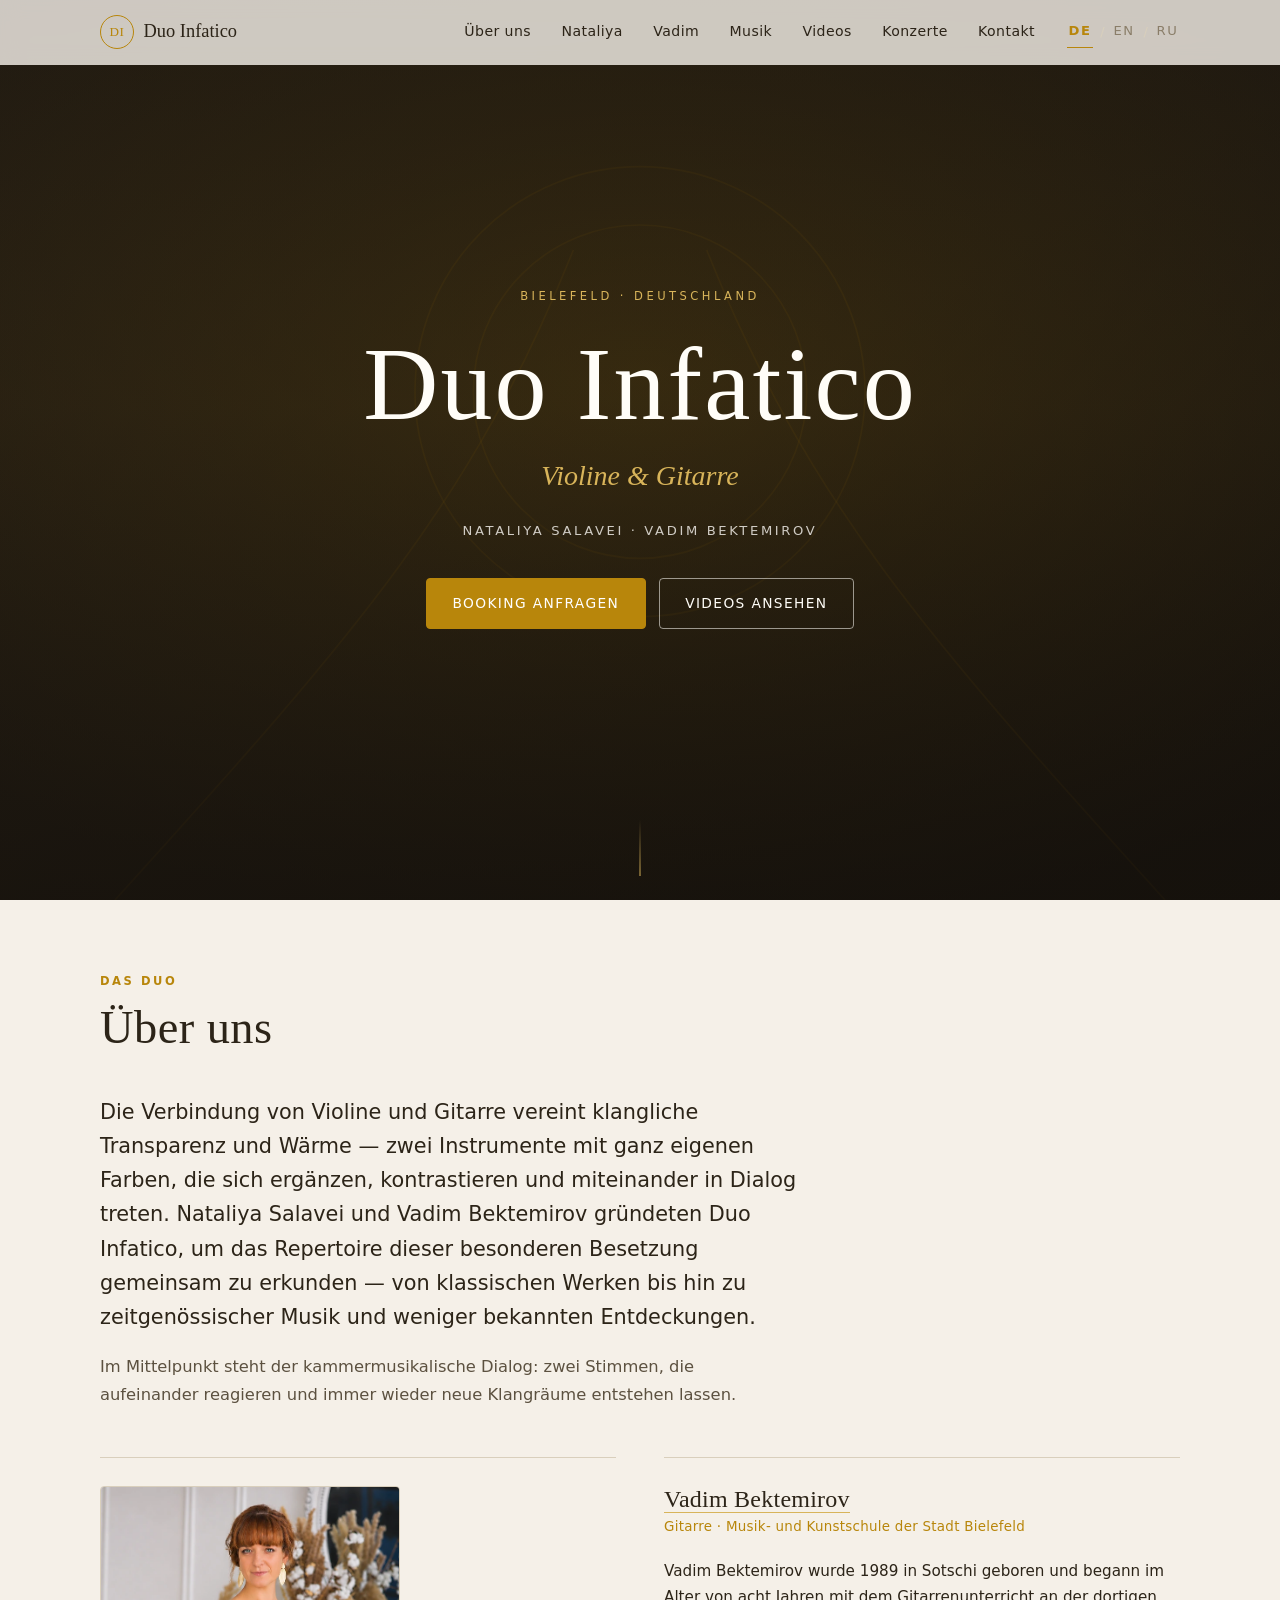
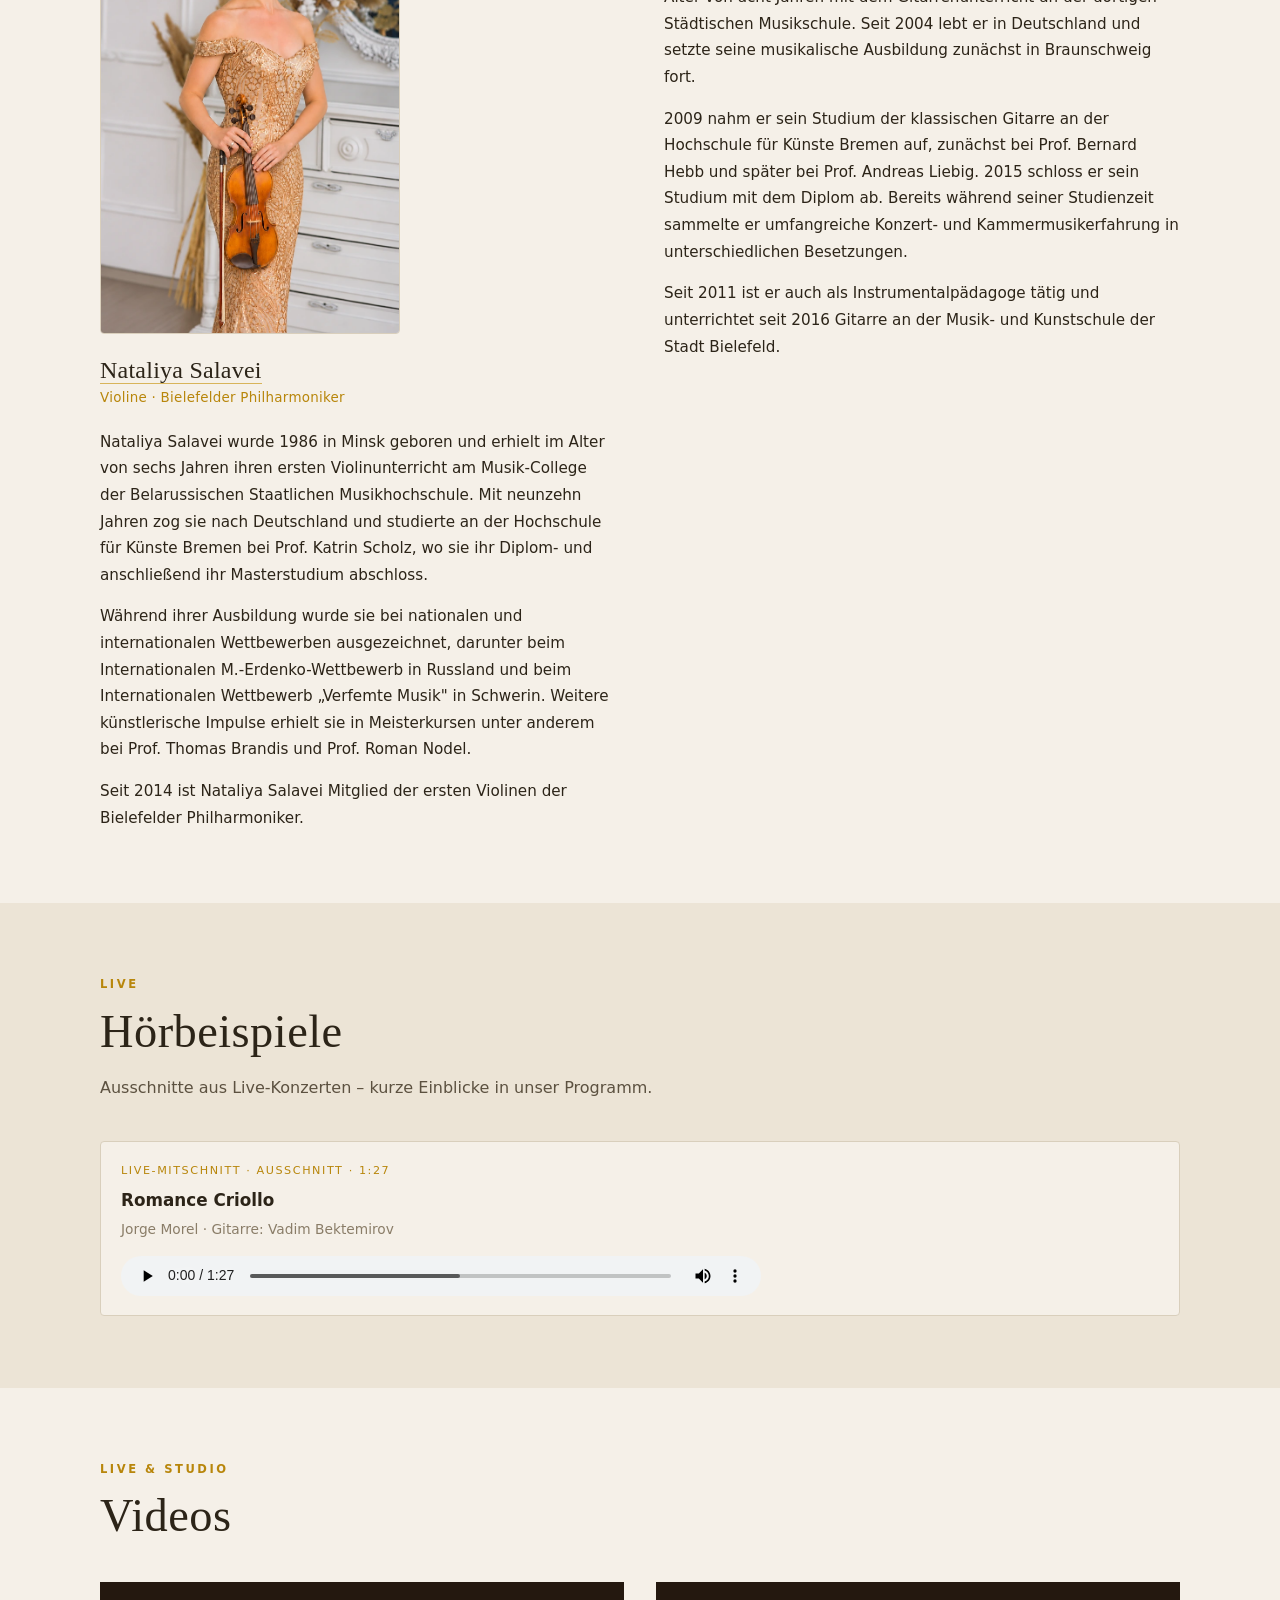
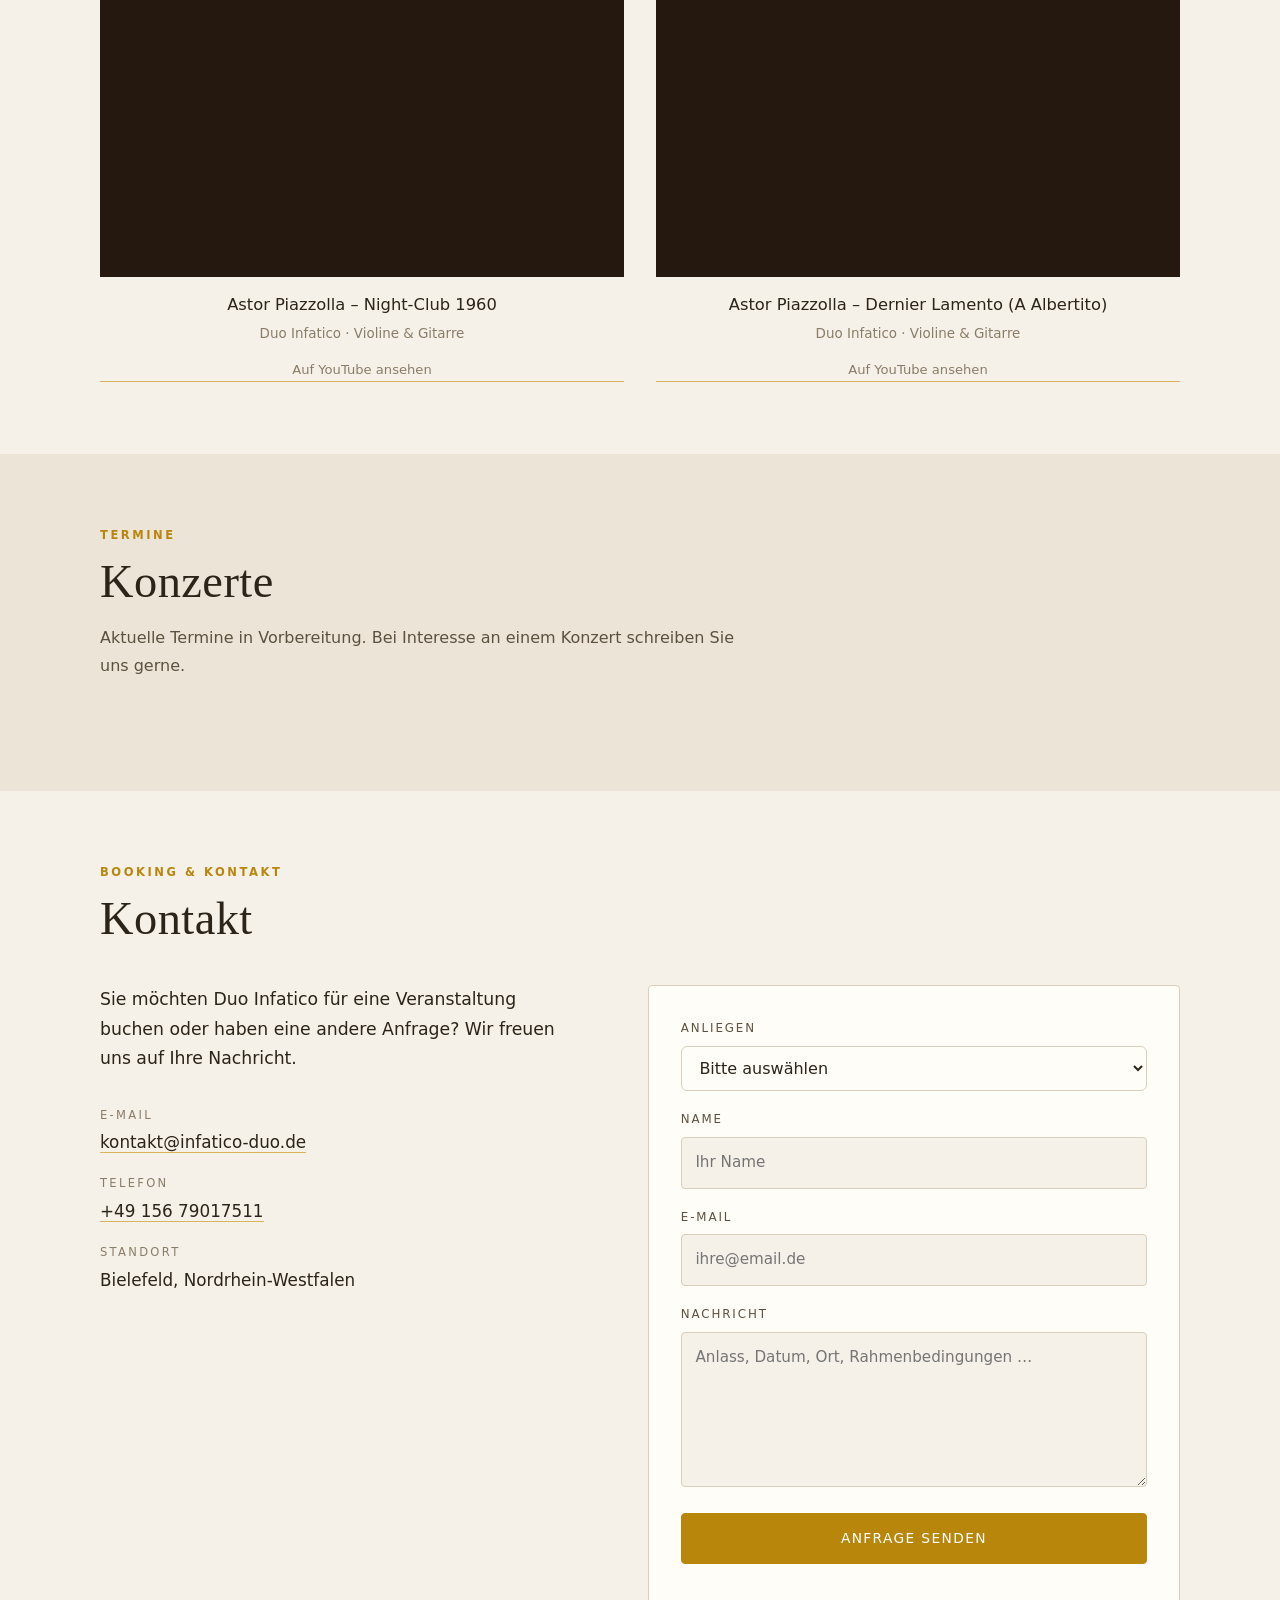
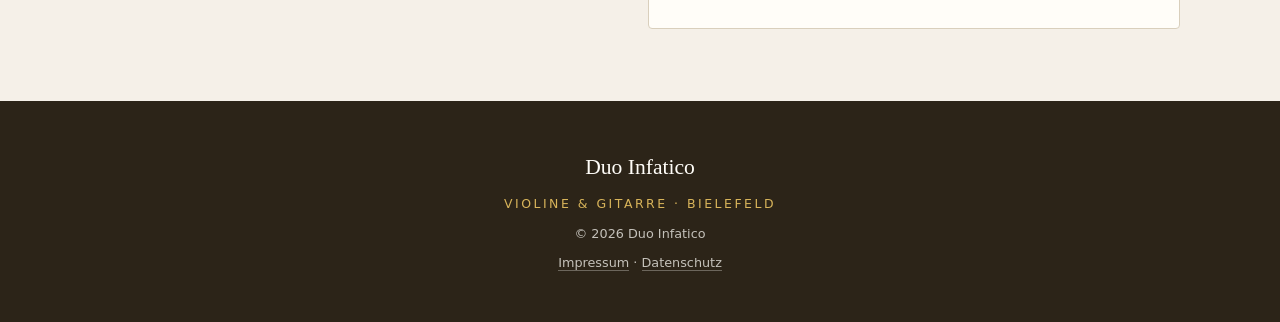
==== commit 04fc898e: "Music: reframe as live listening excerpts (Hoerbeispiele)" ====
--- a/index.html
+++ b/index.html
@@ -141,7 +141,8 @@
         "@type": "AudioObject",
         "contentUrl": "https://www.infatico-duo.de/audio/jorge-morel-romance-criollo.mp3",
         "encodingFormat": "audio/mpeg"
-      }
+      },
+      "description": "Live-Aufnahme, Ausschnitt aus einem Konzert."
     }
   ]
 }
@@ -270,18 +271,22 @@
   <section class="section section-alt" id="musik">
     <div class="wrap">
       <header class="section-head">
-        <p class="section-kicker" data-de="Musik" data-en="Music" data-ru="Музыка">Musik</p>
-        <h2 class="section-title" data-de="Hörbeispiel" data-en="Listening sample" data-ru="Послушать">Hörbeispiel</h2>
+        <p class="section-kicker" data-de="Live" data-en="Live" data-ru="Живые записи">Live</p>
+        <h2 class="section-title" data-de="Hörbeispiele" data-en="Listening excerpts" data-ru="Фрагменты записей">Hörbeispiele</h2>
         <p class="section-sub"
-           data-de="Jorge Morel – Romance Criollo, gespielt von Vadim Bektemirov."
-           data-en="Jorge Morel – Romance Criollo, performed by Vadim Bektemirov."
-           data-ru="Хорхе Морель — Romance Criollo в исполнении Вадима Бектемирова.">
-          Jorge Morel – Romance Criollo, gespielt von Vadim Bektemirov.
+           data-de="Ausschnitte aus Live-Konzerten – kurze Einblicke in unser Programm."
+           data-en="Excerpts from live concerts – short insights into our programme."
+           data-ru="Фрагменты концертных записей — короткое знакомство с нашей программой.">
+          Ausschnitte aus Live-Konzerten – kurze Einblicke in unser Programm.
         </p>
       </header>
 
       <div class="audio-card">
         <div class="audio-head">
+          <p class="audio-badge"
+             data-de="Live-Mitschnitt · Ausschnitt · 1:27"
+             data-en="Live recording · excerpt · 1:27"
+             data-ru="Концертная запись · фрагмент · 1:27">Live-Mitschnitt · Ausschnitt · 1:27</p>
           <p class="audio-title">Romance Criollo</p>
           <p class="audio-meta"
              data-de="Jorge Morel · Gitarre: Vadim Bektemirov"
@@ -289,7 +294,7 @@
              data-ru="Хорхе Морель · гитара: Вадим Бектемиров">Jorge Morel · Gitarre: Vadim Bektemirov</p>
         </div>
         <audio class="audio-player" controls preload="metadata"
-               aria-label="Jorge Morel – Romance Criollo, Vadim Bektemirov"
+               aria-label="Jorge Morel – Romance Criollo, Live-Ausschnitt, Vadim Bektemirov"
                src="audio/jorge-morel-romance-criollo.mp3">
           <a href="audio/jorge-morel-romance-criollo.mp3">Romance Criollo (MP3)</a>
         </audio>
--- a/style.css
+++ b/style.css
@@ -1012,7 +1012,14 @@
   display: grid;
   gap: .9rem;
 }
-.audio-head { display: grid; gap: .2rem; }
+.audio-head { display: grid; gap: .25rem; }
+.audio-badge {
+  margin: 0 0 .15rem;
+  font-size: .7rem;
+  letter-spacing: .14em;
+  text-transform: uppercase;
+  color: var(--accent);
+}
 .audio-title { margin: 0; font-size: 1.05rem; font-weight: 600; }
 .audio-meta { margin: 0; color: var(--text-muted); font-size: .86rem; }
 .audio-player {
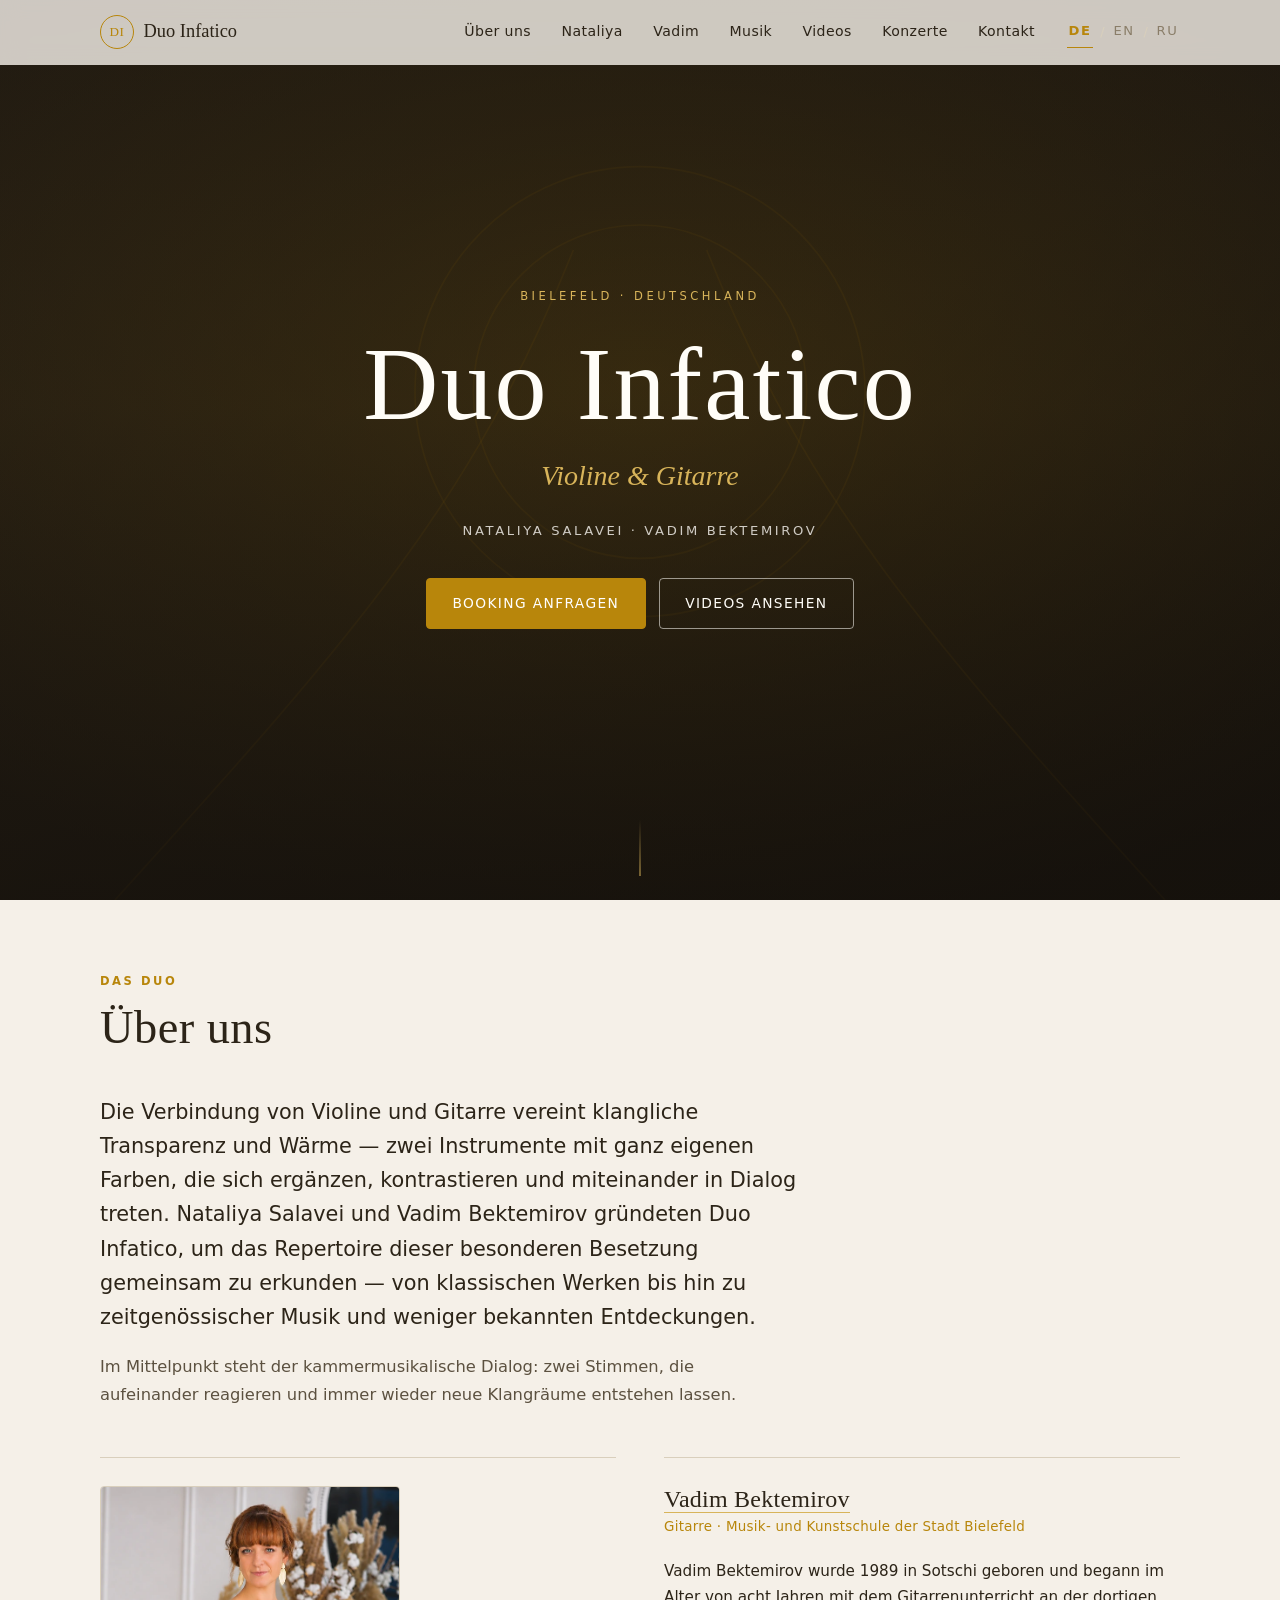
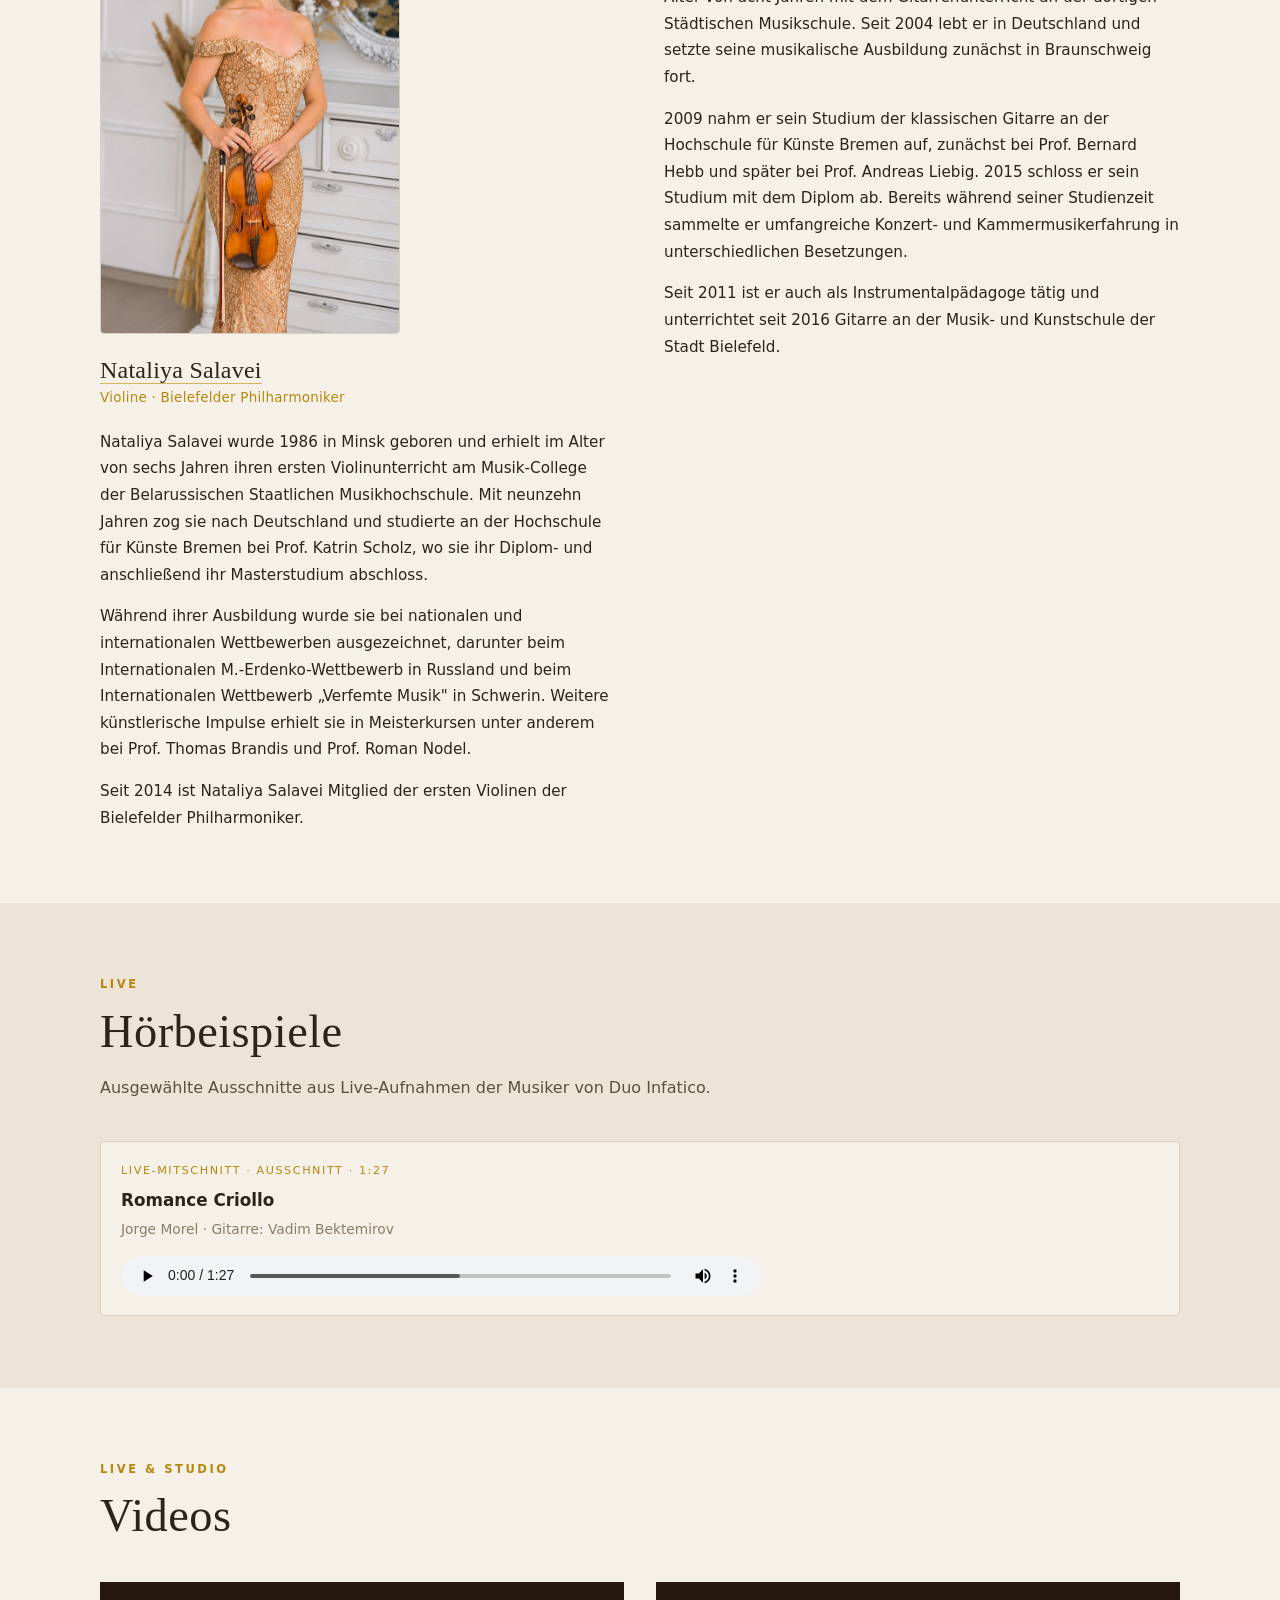
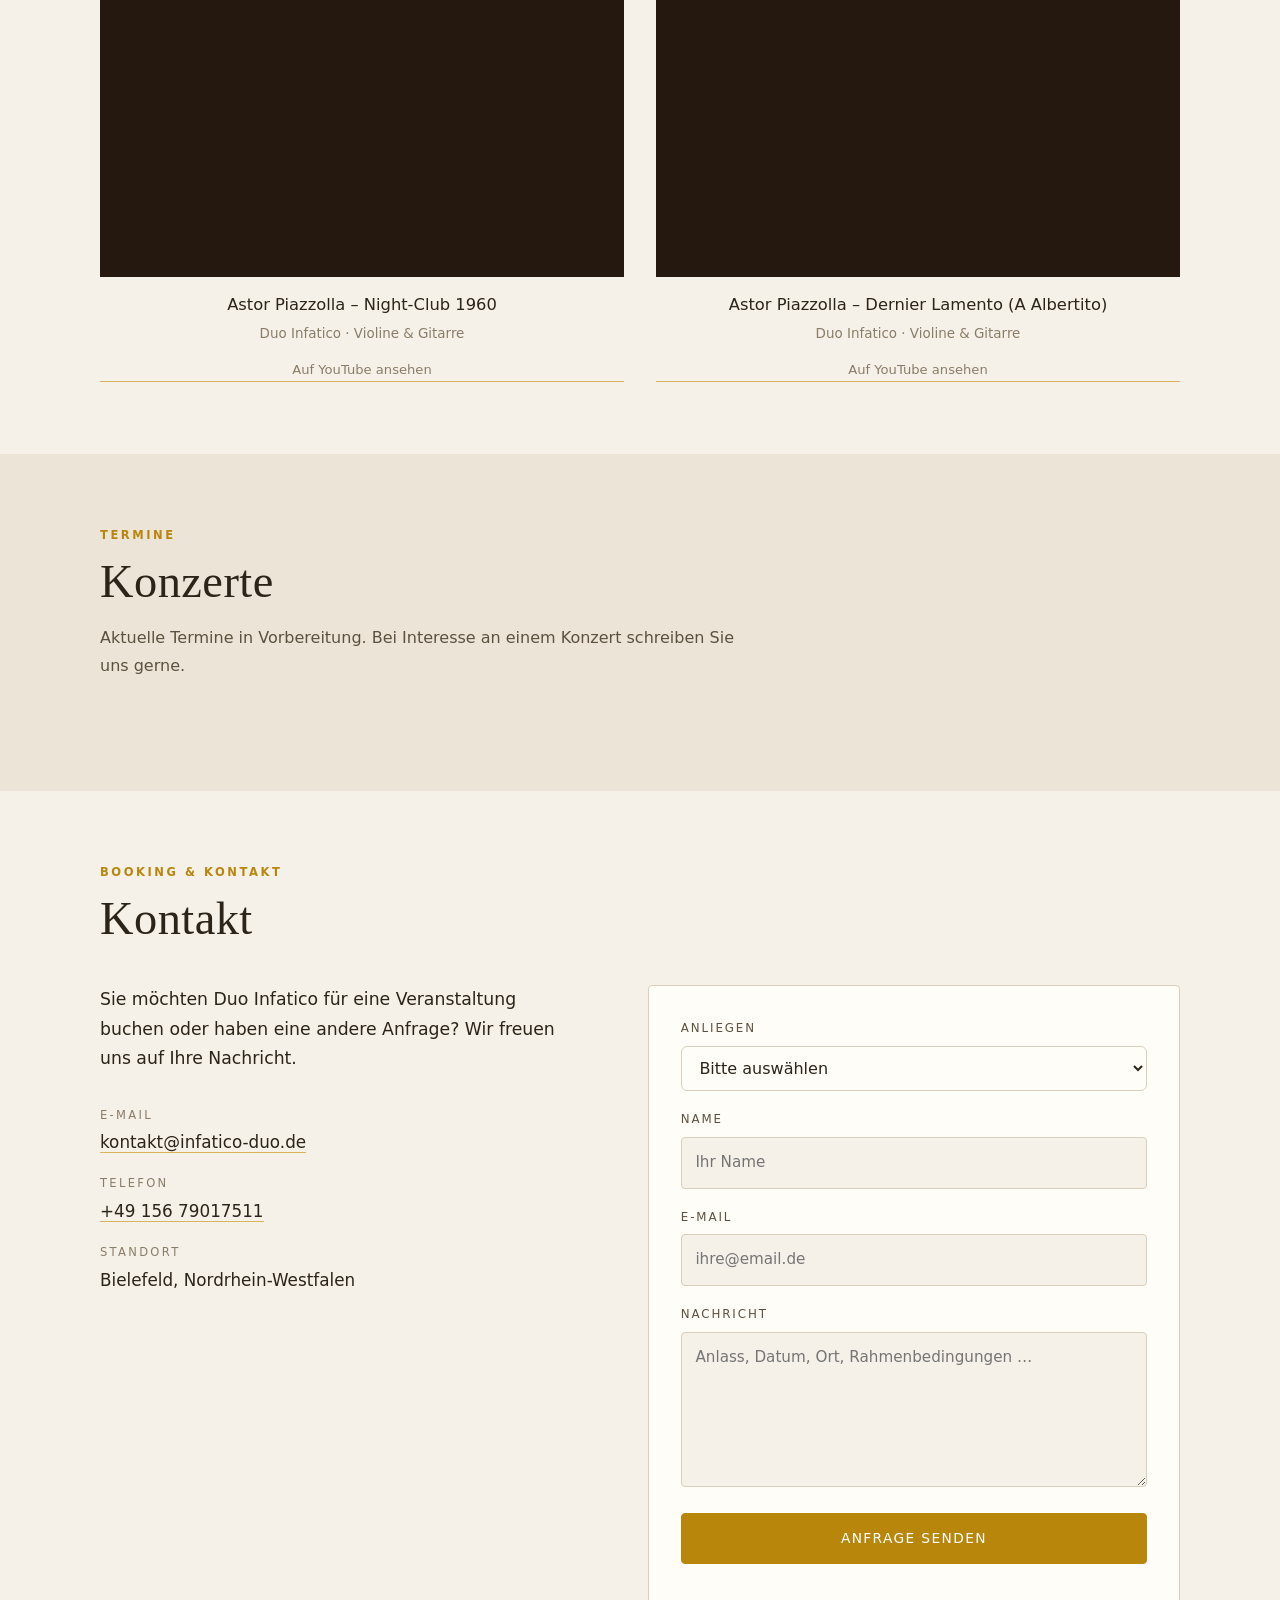
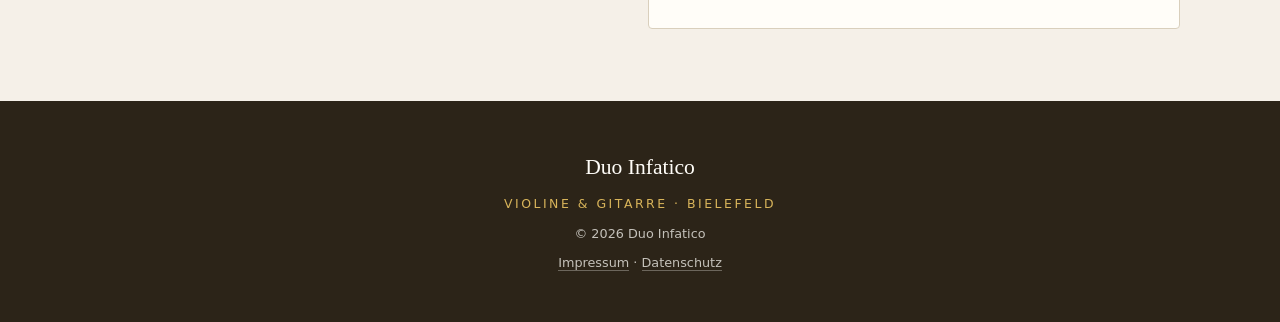
==== commit 93e31301: "Audio: re-encode from WAV without loudnorm; MusicRecording byArtist/recordingOf; new intro text" ====
--- a/index.html
+++ b/index.html
@@ -122,27 +122,26 @@
     },
     {
       "@type": "MusicRecording",
-      "name": "Romance Criollo",
-      "composer": {
-        "@type": "Person",
-        "name": "Jorge Morel"
-      },
-      "performer": {
-        "@type": "Person",
-        "name": "Vadim Bektemirov",
+      "@id": "https://www.infatico-duo.de/#romance-criollo-live",
+      "name": "Romance Criollo – Live-Ausschnitt",
+      "description": "Live-Aufnahme, Ausschnitt aus einem Konzert.",
+      "byArtist": {
         "@id": "https://www.infatico-duo.de/#vadim"
       },
-      "duration": "PT1M28S",
-      "inAlbum": {
-        "@type": "MusicAlbum",
-        "name": "Duo Infatico"
-      },
+      "recordingOf": {
+        "@type": "MusicComposition",
+        "name": "Romance Criollo",
+        "composer": {
+          "@type": "Person",
+          "name": "Jorge Morel"
+        }
+      },
+      "duration": "PT1M27.5S",
       "audio": {
         "@type": "AudioObject",
         "contentUrl": "https://www.infatico-duo.de/audio/jorge-morel-romance-criollo.mp3",
         "encodingFormat": "audio/mpeg"
-      },
-      "description": "Live-Aufnahme, Ausschnitt aus einem Konzert."
+      }
     }
   ]
 }
@@ -274,10 +273,10 @@
         <p class="section-kicker" data-de="Live" data-en="Live" data-ru="Живые записи">Live</p>
         <h2 class="section-title" data-de="Hörbeispiele" data-en="Listening excerpts" data-ru="Фрагменты записей">Hörbeispiele</h2>
         <p class="section-sub"
-           data-de="Ausschnitte aus Live-Konzerten – kurze Einblicke in unser Programm."
-           data-en="Excerpts from live concerts – short insights into our programme."
-           data-ru="Фрагменты концертных записей — короткое знакомство с нашей программой.">
-          Ausschnitte aus Live-Konzerten – kurze Einblicke in unser Programm.
+           data-de="Ausgewählte Ausschnitte aus Live-Aufnahmen der Musiker von Duo Infatico."
+           data-en="Selected excerpts from live recordings by the musicians of Duo Infatico."
+           data-ru="Избранные фрагменты концертных записей музыкантов Duo Infatico.">
+          Ausgewählte Ausschnitte aus Live-Aufnahmen der Musiker von Duo Infatico.
         </p>
       </header>
 
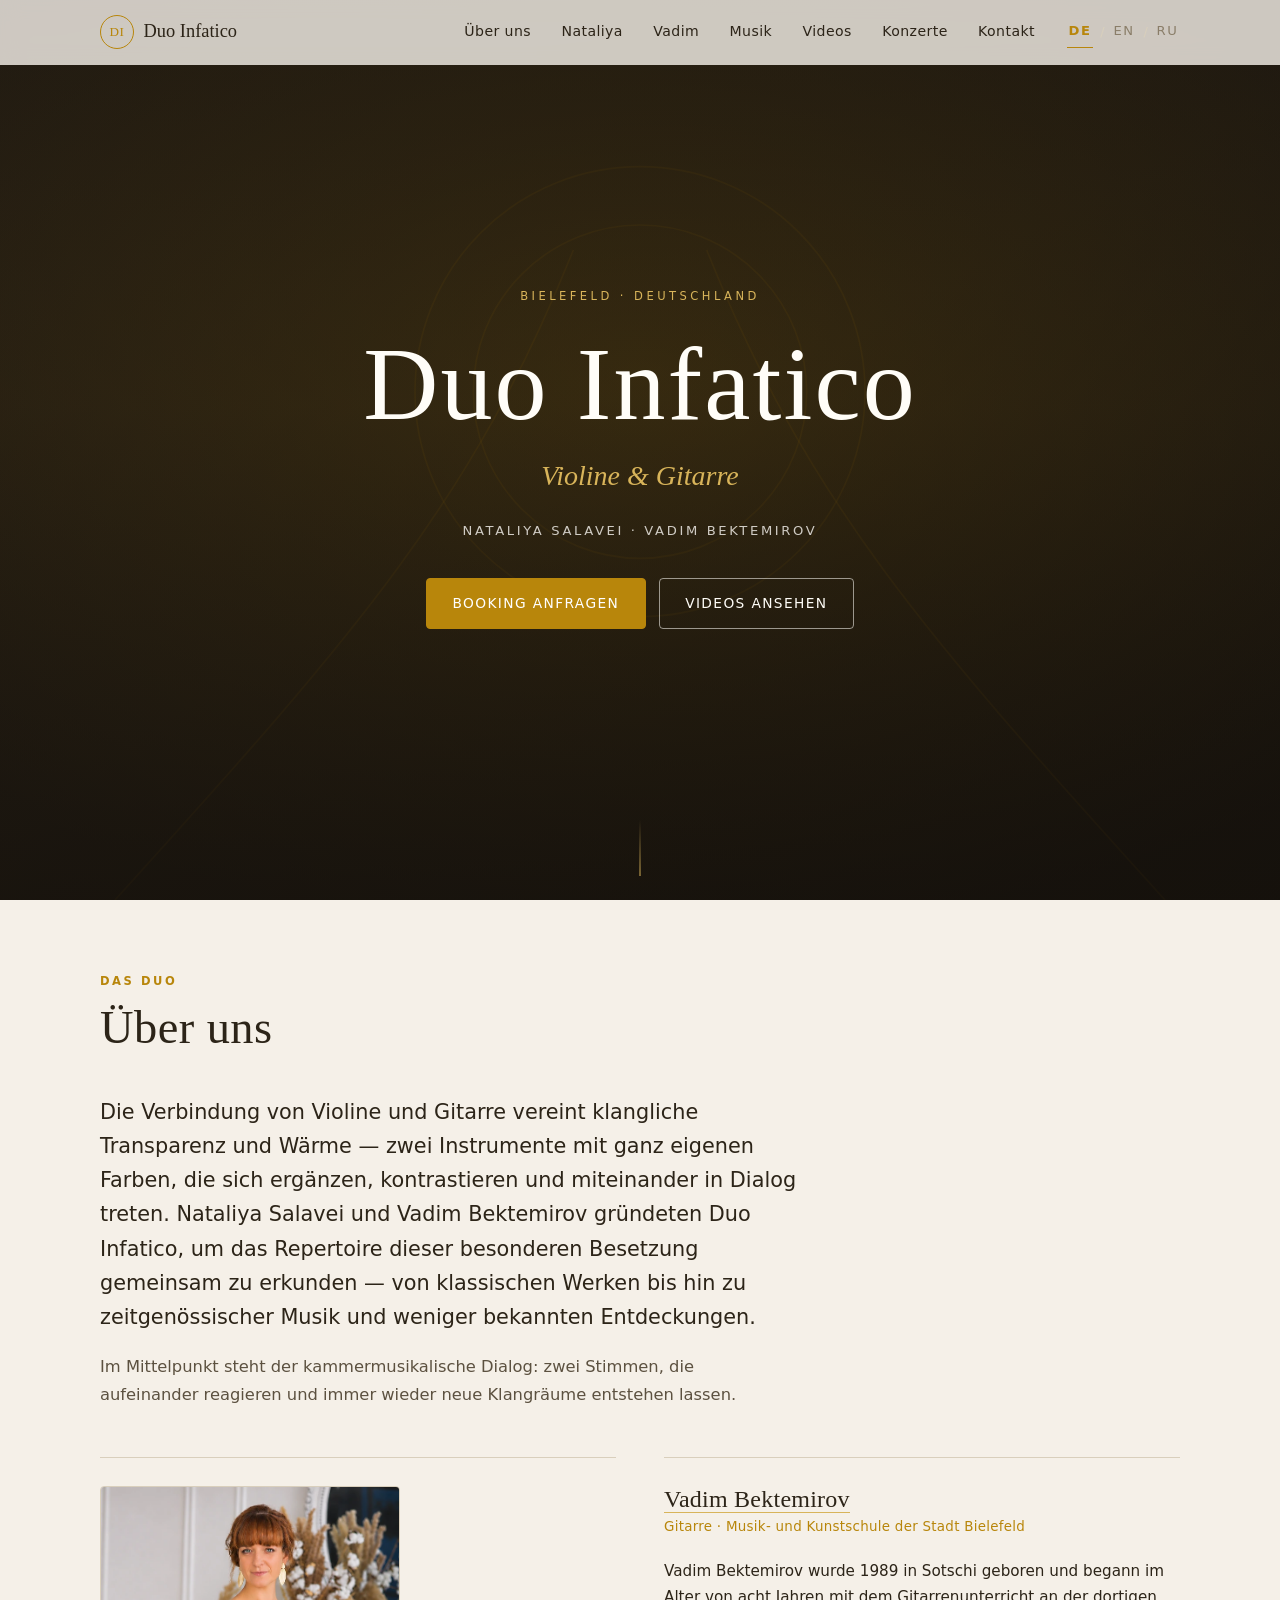
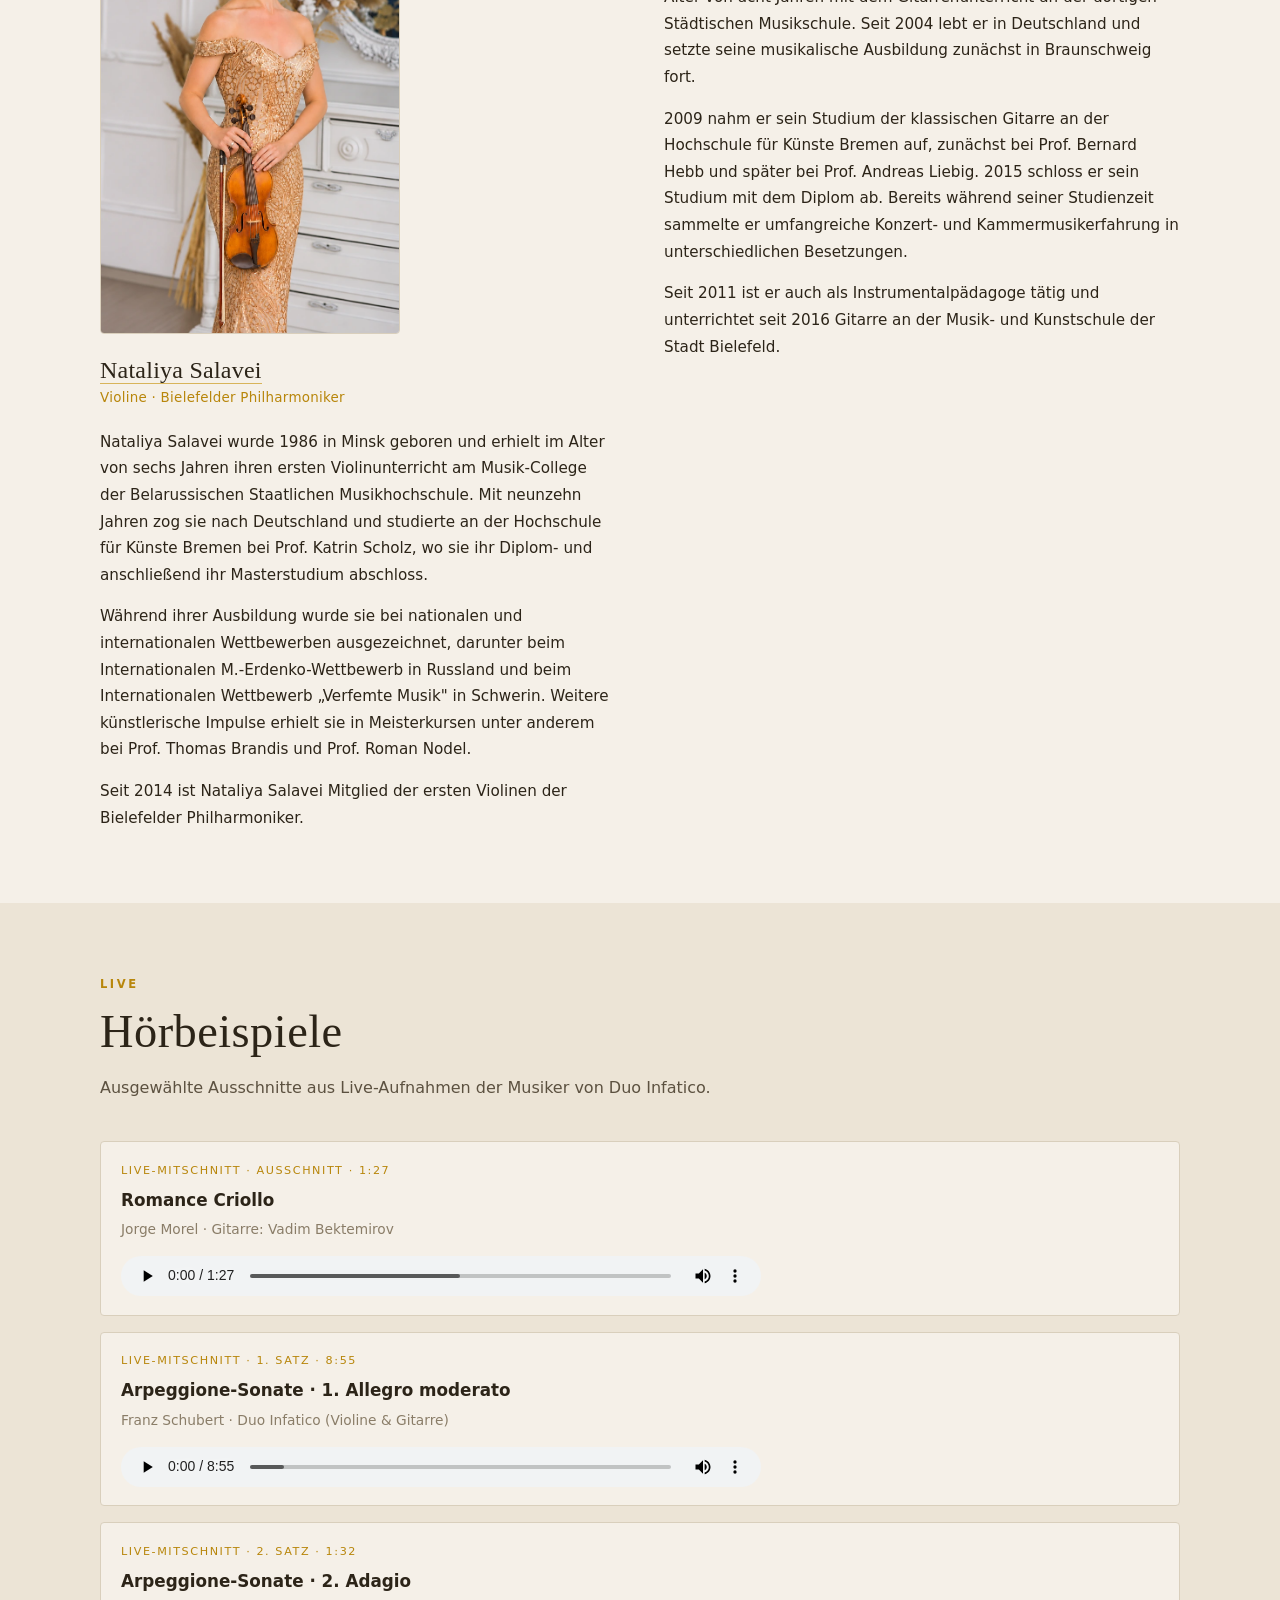
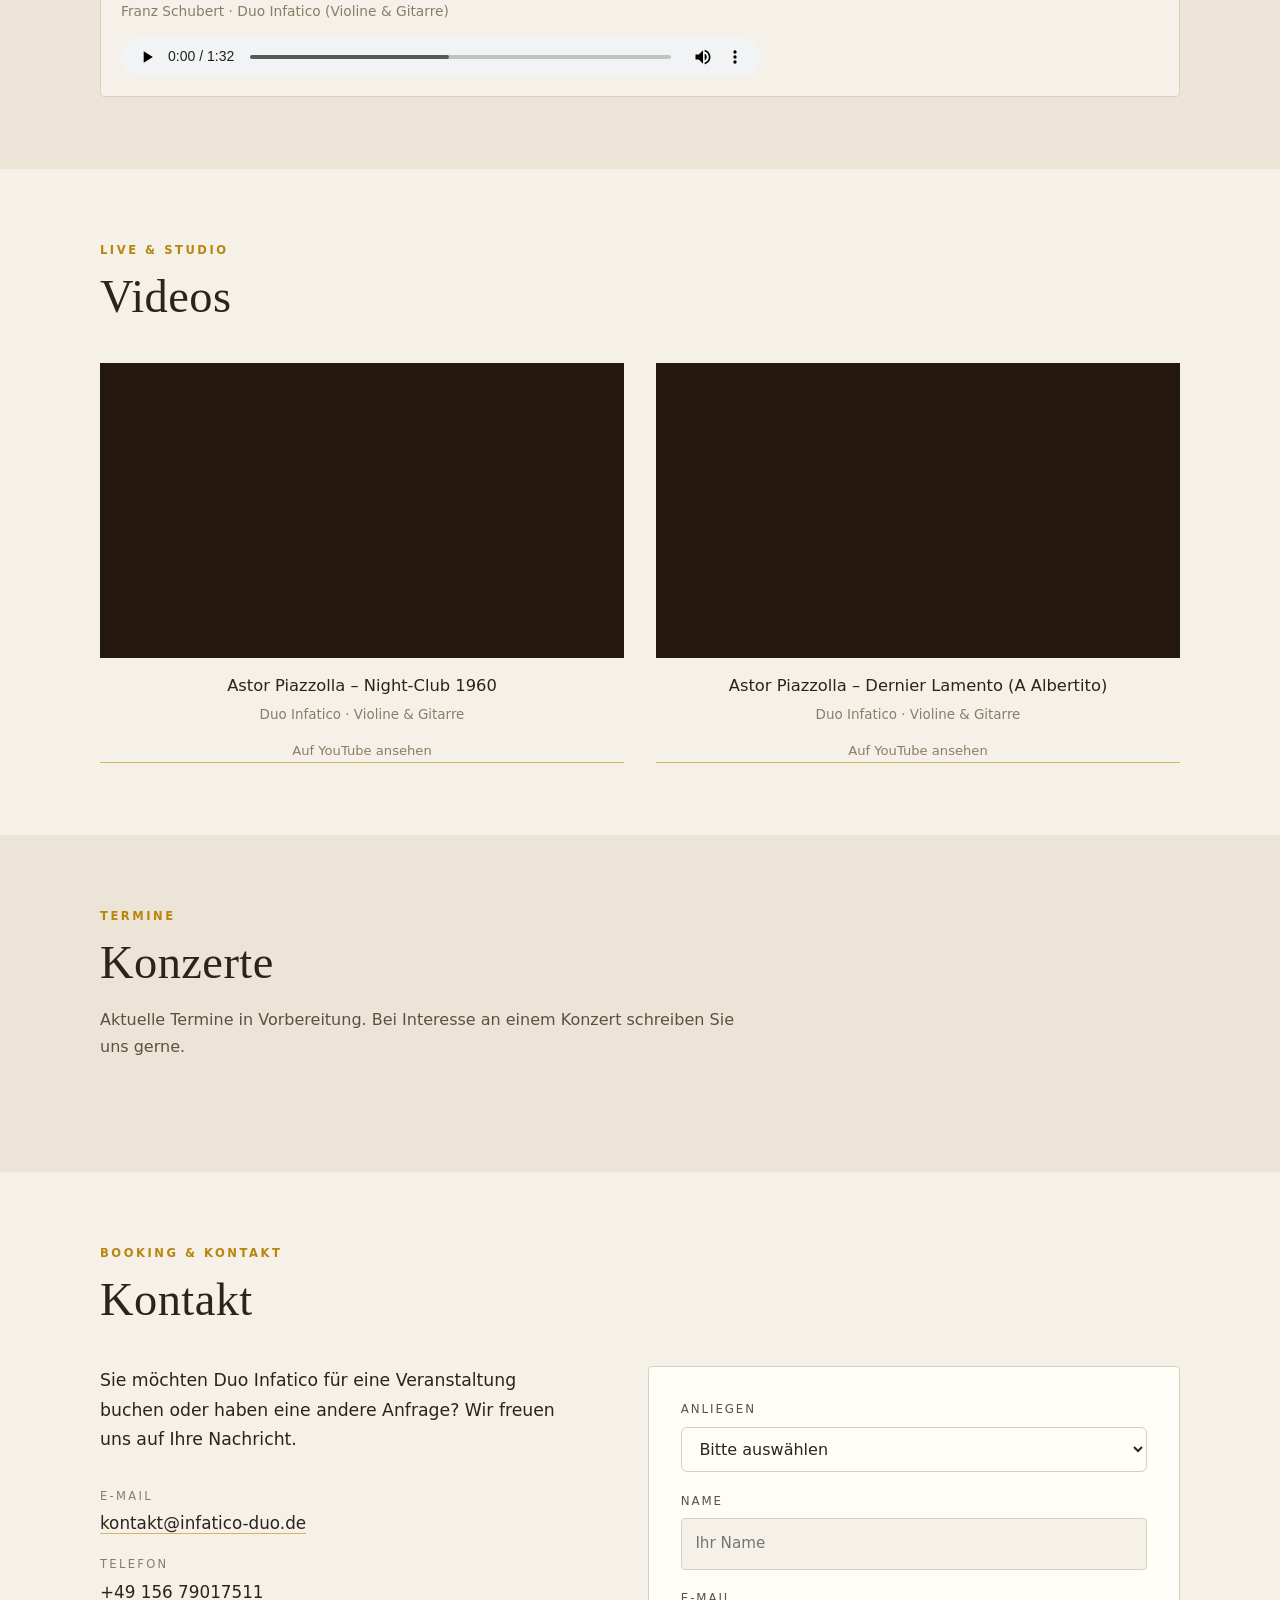
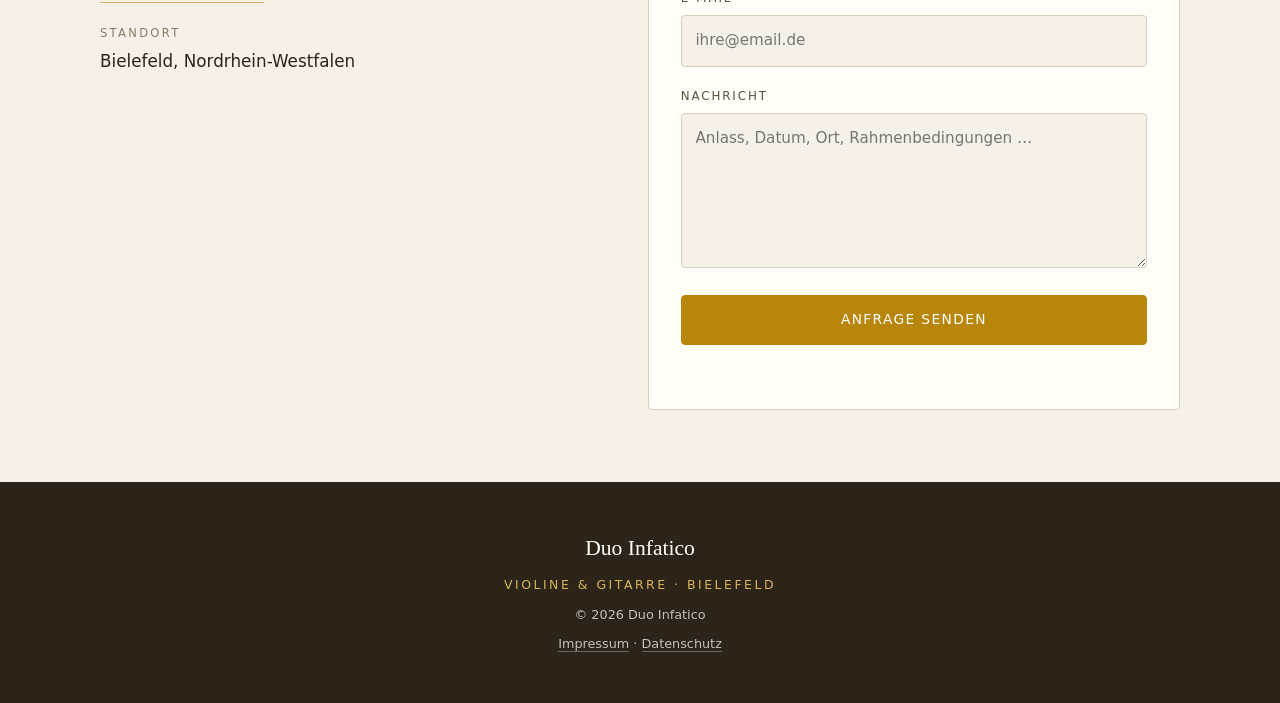
==== commit a2aab796: "Music: add Schubert Arpeggione Sonata movements 1-2 (live), list of three recordings" ====
--- a/index.html
+++ b/index.html
@@ -142,6 +142,52 @@
         "contentUrl": "https://www.infatico-duo.de/audio/jorge-morel-romance-criollo.mp3",
         "encodingFormat": "audio/mpeg"
       }
+    },
+    {
+      "@type": "MusicRecording",
+      "@id": "https://www.infatico-duo.de/#schubert-arpeggione-1-live",
+      "name": "Arpeggione-Sonate, 1. Allegro moderato – Live",
+      "description": "Live-Aufnahme des ersten Satzes.",
+      "byArtist": {
+        "@id": "https://www.infatico-duo.de/#duo"
+      },
+      "recordingOf": {
+        "@type": "MusicComposition",
+        "name": "Sonate für Arpeggione und Klavier D 821",
+        "composer": {
+          "@type": "Person",
+          "name": "Franz Schubert"
+        }
+      },
+      "duration": "PT8M55S",
+      "audio": {
+        "@type": "AudioObject",
+        "contentUrl": "https://www.infatico-duo.de/audio/schubert-arpeggione-1-allegro-moderato.mp3",
+        "encodingFormat": "audio/mpeg"
+      }
+    },
+    {
+      "@type": "MusicRecording",
+      "@id": "https://www.infatico-duo.de/#schubert-arpeggione-2-live",
+      "name": "Arpeggione-Sonate, 2. Adagio – Live",
+      "description": "Live-Aufnahme des zweiten Satzes.",
+      "byArtist": {
+        "@id": "https://www.infatico-duo.de/#duo"
+      },
+      "recordingOf": {
+        "@type": "MusicComposition",
+        "name": "Sonate für Arpeggione und Klavier D 821",
+        "composer": {
+          "@type": "Person",
+          "name": "Franz Schubert"
+        }
+      },
+      "duration": "PT1M32S",
+      "audio": {
+        "@type": "AudioObject",
+        "contentUrl": "https://www.infatico-duo.de/audio/schubert-arpeggione-2-adagio.mp3",
+        "encodingFormat": "audio/mpeg"
+      }
     }
   ]
 }
@@ -280,23 +326,61 @@
         </p>
       </header>
 
-      <div class="audio-card">
-        <div class="audio-head">
-          <p class="audio-badge"
-             data-de="Live-Mitschnitt · Ausschnitt · 1:27"
-             data-en="Live recording · excerpt · 1:27"
-             data-ru="Концертная запись · фрагмент · 1:27">Live-Mitschnitt · Ausschnitt · 1:27</p>
-          <p class="audio-title">Romance Criollo</p>
-          <p class="audio-meta"
-             data-de="Jorge Morel · Gitarre: Vadim Bektemirov"
-             data-en="Jorge Morel · guitar: Vadim Bektemirov"
-             data-ru="Хорхе Морель · гитара: Вадим Бектемиров">Jorge Morel · Gitarre: Vadim Bektemirov</p>
-        </div>
-        <audio class="audio-player" controls preload="metadata"
-               aria-label="Jorge Morel – Romance Criollo, Live-Ausschnitt, Vadim Bektemirov"
-               src="audio/jorge-morel-romance-criollo.mp3">
-          <a href="audio/jorge-morel-romance-criollo.mp3">Romance Criollo (MP3)</a>
-        </audio>
+      <div class="music-list">
+        <article class="audio-card">
+          <div class="audio-head">
+            <p class="audio-badge"
+               data-de="Live-Mitschnitt · Ausschnitt · 1:27"
+               data-en="Live recording · excerpt · 1:27"
+               data-ru="Концертная запись · фрагмент · 1:27">Live-Mitschnitt · Ausschnitt · 1:27</p>
+            <p class="audio-title">Romance Criollo</p>
+            <p class="audio-meta"
+               data-de="Jorge Morel · Gitarre: Vadim Bektemirov"
+               data-en="Jorge Morel · guitar: Vadim Bektemirov"
+               data-ru="Хорхе Морель · гитара: Вадим Бектемиров">Jorge Morel · Gitarre: Vadim Bektemirov</p>
+          </div>
+          <audio class="audio-player" controls preload="metadata"
+                 aria-label="Jorge Morel – Romance Criollo, Live-Ausschnitt, Vadim Bektemirov"
+                 src="audio/jorge-morel-romance-criollo.mp3">
+            <a href="audio/jorge-morel-romance-criollo.mp3">Romance Criollo (MP3)</a>
+          </audio>
+        </article>
+        <article class="audio-card">
+          <div class="audio-head">
+            <p class="audio-badge"
+               data-de="Live-Mitschnitt · 1. Satz · 8:55"
+               data-en="Live recording · movement 1 · 8:55"
+               data-ru="Концертная запись · 1-я часть · 8:55">Live-Mitschnitt · 1. Satz · 8:55</p>
+            <p class="audio-title">Arpeggione-Sonate · 1. Allegro moderato</p>
+            <p class="audio-meta"
+               data-de="Franz Schubert · Duo Infatico (Violine &amp; Gitarre)"
+               data-en="Franz Schubert · Duo Infatico (violin &amp; guitar)"
+               data-ru="Франц Шуберт · Duo Infatico (скрипка и гитара)">Franz Schubert · Duo Infatico (Violine &amp; Gitarre)</p>
+          </div>
+          <audio class="audio-player" controls preload="metadata"
+                 aria-label="Franz Schubert – Arpeggione-Sonate, 1. Allegro moderato, Duo Infatico"
+                 src="audio/schubert-arpeggione-1-allegro-moderato.mp3">
+            <a href="audio/schubert-arpeggione-1-allegro-moderato.mp3">Arpeggione-Sonate · 1. Allegro moderato (MP3)</a>
+          </audio>
+        </article>
+        <article class="audio-card">
+          <div class="audio-head">
+            <p class="audio-badge"
+               data-de="Live-Mitschnitt · 2. Satz · 1:32"
+               data-en="Live recording · movement 2 · 1:32"
+               data-ru="Концертная запись · 2-я часть · 1:32">Live-Mitschnitt · 2. Satz · 1:32</p>
+            <p class="audio-title">Arpeggione-Sonate · 2. Adagio</p>
+            <p class="audio-meta"
+               data-de="Franz Schubert · Duo Infatico (Violine &amp; Gitarre)"
+               data-en="Franz Schubert · Duo Infatico (violin &amp; guitar)"
+               data-ru="Франц Шуберт · Duo Infatico (скрипка и гитара)">Franz Schubert · Duo Infatico (Violine &amp; Gitarre)</p>
+          </div>
+          <audio class="audio-player" controls preload="metadata"
+                 aria-label="Franz Schubert – Arpeggione-Sonate, 2. Adagio, Duo Infatico"
+                 src="audio/schubert-arpeggione-2-adagio.mp3">
+            <a href="audio/schubert-arpeggione-2-adagio.mp3">Arpeggione-Sonate · 2. Adagio (MP3)</a>
+          </audio>
+        </article>
       </div>
     </div>
   </section>
--- a/style.css
+++ b/style.css
@@ -1003,8 +1003,9 @@
 
 
 /* Аудио: компактный плеер в разделе Musik */
+.music-list { display: grid; gap: 1rem; margin: 1.75rem 0 0; }
 .audio-card {
-  margin: 1.75rem 0 0;
+  margin: 0;
   padding: 1.15rem 1.25rem;
   border: 1px solid var(--line);
   border-radius: var(--radius);
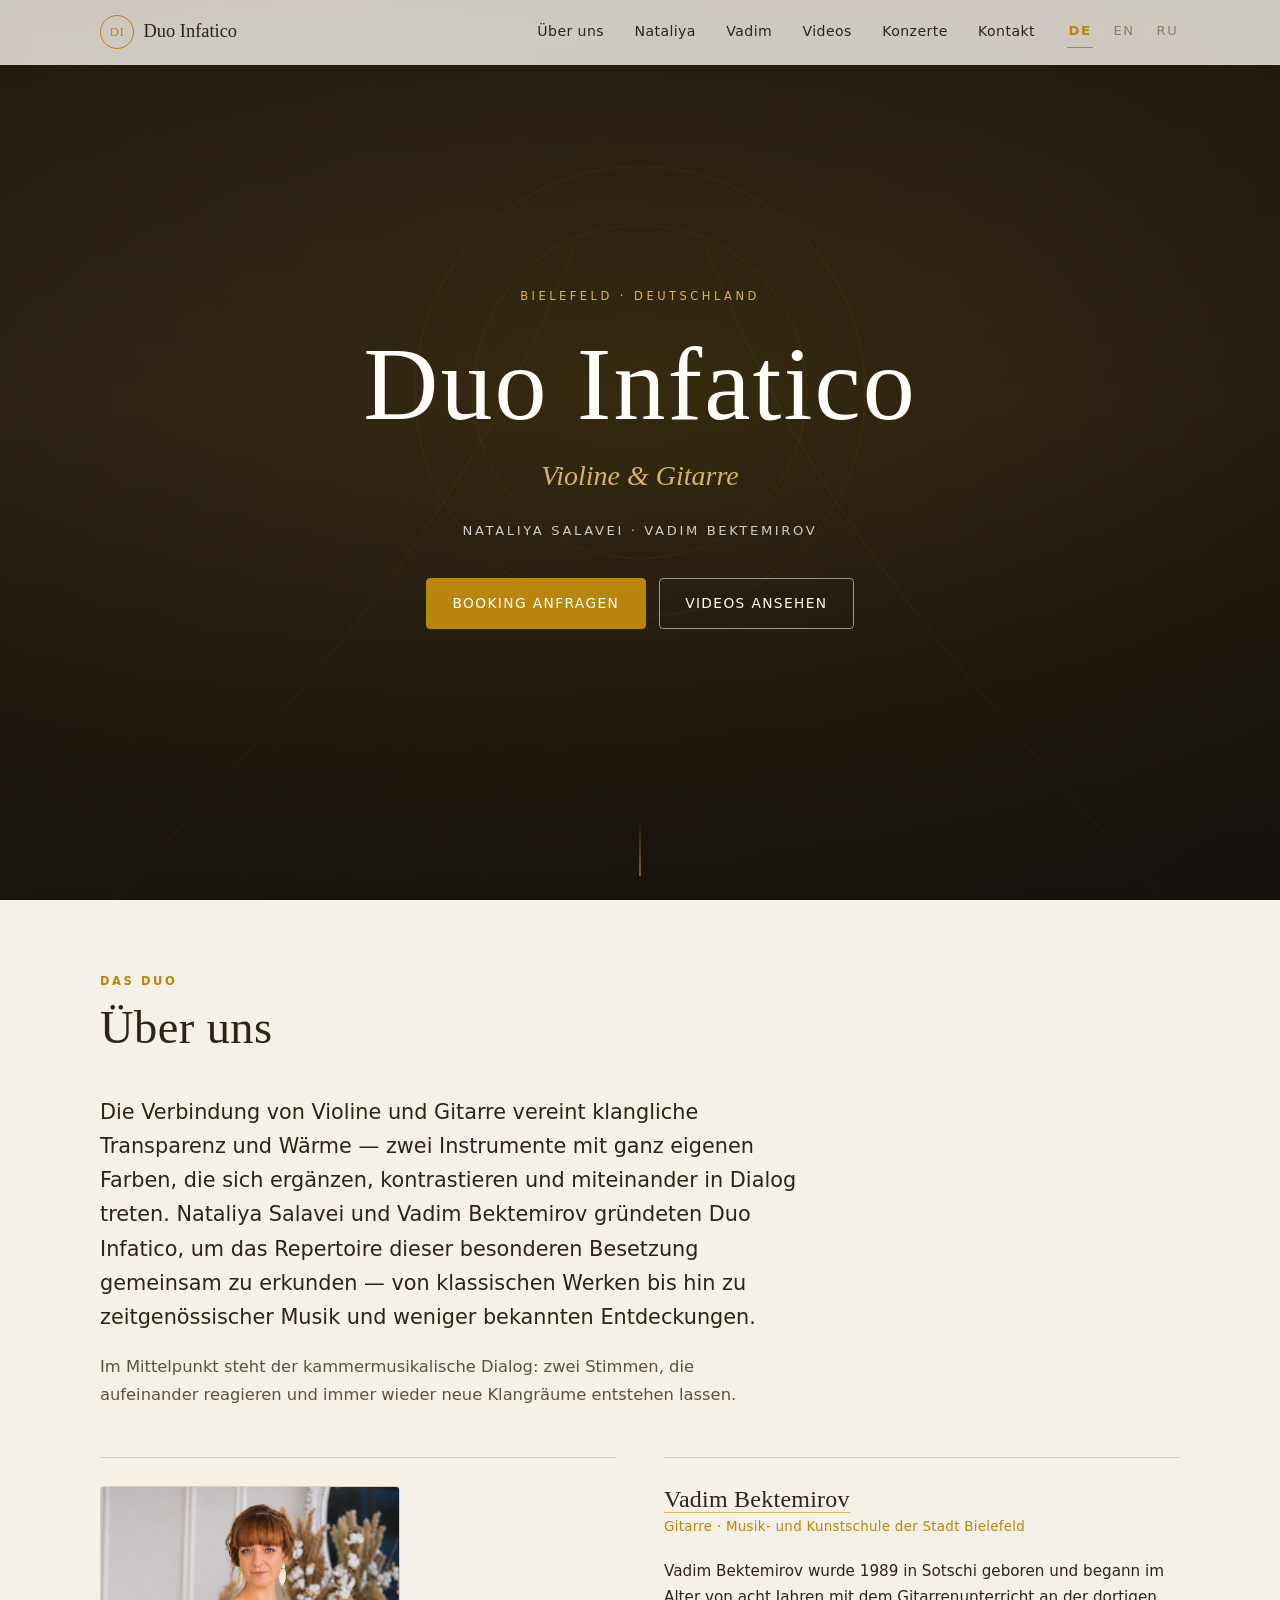
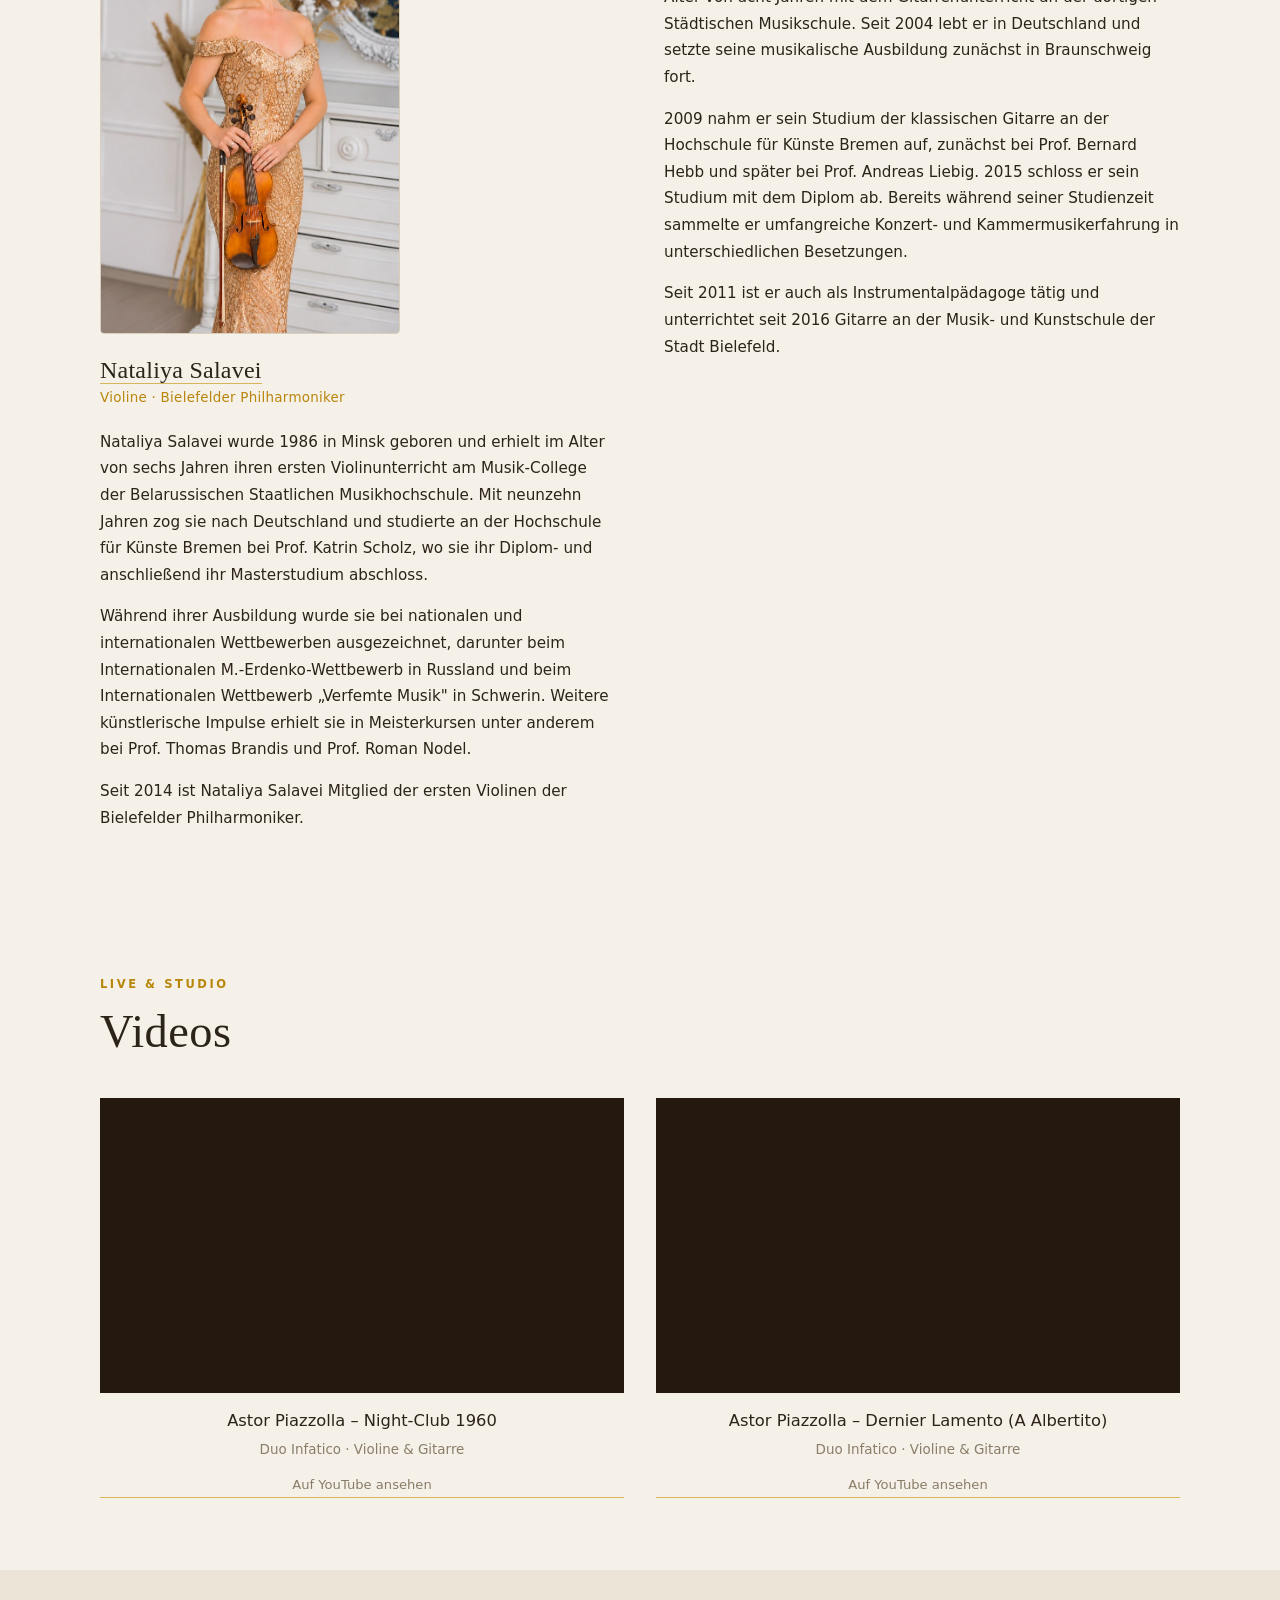
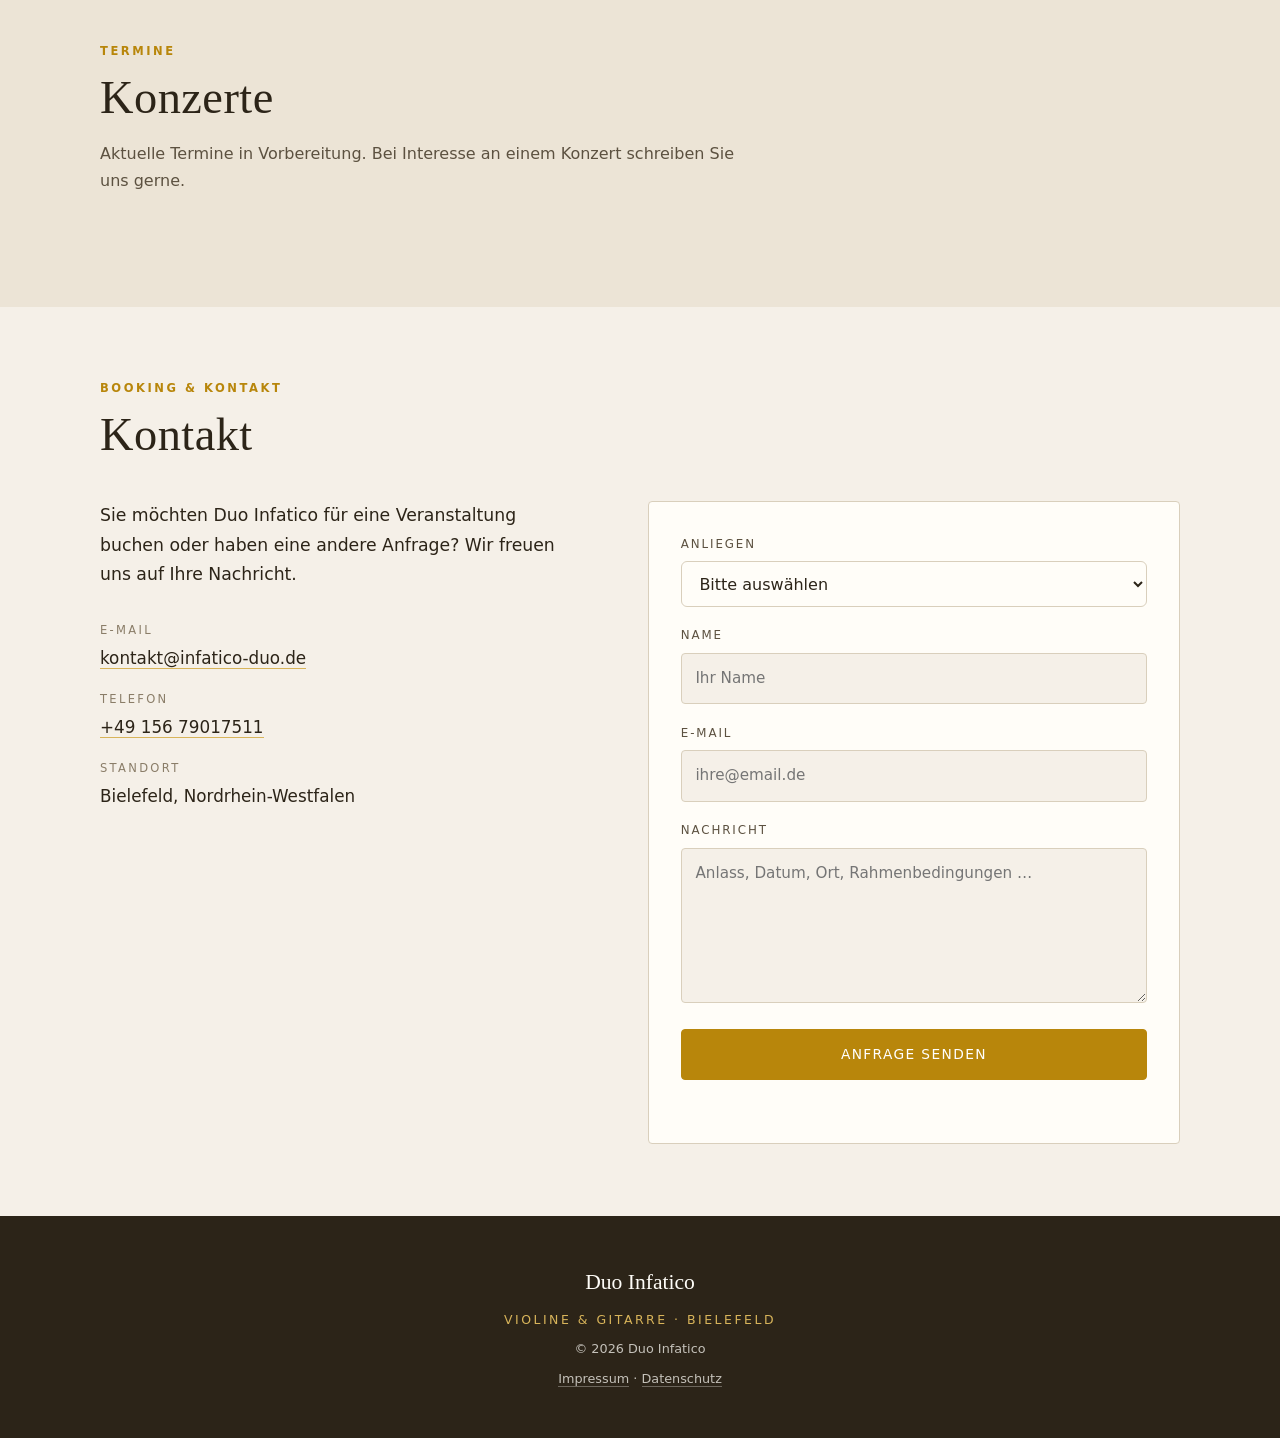
==== commit f8df8f70: "Hide audio section and Musik nav item (files kept in /audio)" ====
--- a/index.html
+++ b/index.html
@@ -119,75 +119,6 @@
         "@id": "https://www.infatico-duo.de/#duo"
       },
       "uploadDate": "2026-11-07T18:03:44Z"
-    },
-    {
-      "@type": "MusicRecording",
-      "@id": "https://www.infatico-duo.de/#romance-criollo-live",
-      "name": "Romance Criollo – Live-Ausschnitt",
-      "description": "Live-Aufnahme, Ausschnitt aus einem Konzert.",
-      "byArtist": {
-        "@id": "https://www.infatico-duo.de/#vadim"
-      },
-      "recordingOf": {
-        "@type": "MusicComposition",
-        "name": "Romance Criollo",
-        "composer": {
-          "@type": "Person",
-          "name": "Jorge Morel"
-        }
-      },
-      "duration": "PT1M27.5S",
-      "audio": {
-        "@type": "AudioObject",
-        "contentUrl": "https://www.infatico-duo.de/audio/jorge-morel-romance-criollo.mp3",
-        "encodingFormat": "audio/mpeg"
-      }
-    },
-    {
-      "@type": "MusicRecording",
-      "@id": "https://www.infatico-duo.de/#schubert-arpeggione-1-live",
-      "name": "Arpeggione-Sonate, 1. Allegro moderato – Live",
-      "description": "Live-Aufnahme des ersten Satzes.",
-      "byArtist": {
-        "@id": "https://www.infatico-duo.de/#duo"
-      },
-      "recordingOf": {
-        "@type": "MusicComposition",
-        "name": "Sonate für Arpeggione und Klavier D 821",
-        "composer": {
-          "@type": "Person",
-          "name": "Franz Schubert"
-        }
-      },
-      "duration": "PT8M55S",
-      "audio": {
-        "@type": "AudioObject",
-        "contentUrl": "https://www.infatico-duo.de/audio/schubert-arpeggione-1-allegro-moderato.mp3",
-        "encodingFormat": "audio/mpeg"
-      }
-    },
-    {
-      "@type": "MusicRecording",
-      "@id": "https://www.infatico-duo.de/#schubert-arpeggione-2-live",
-      "name": "Arpeggione-Sonate, 2. Adagio – Live",
-      "description": "Live-Aufnahme des zweiten Satzes.",
-      "byArtist": {
-        "@id": "https://www.infatico-duo.de/#duo"
-      },
-      "recordingOf": {
-        "@type": "MusicComposition",
-        "name": "Sonate für Arpeggione und Klavier D 821",
-        "composer": {
-          "@type": "Person",
-          "name": "Franz Schubert"
-        }
-      },
-      "duration": "PT1M32S",
-      "audio": {
-        "@type": "AudioObject",
-        "contentUrl": "https://www.infatico-duo.de/audio/schubert-arpeggione-2-adagio.mp3",
-        "encodingFormat": "audio/mpeg"
-      }
     }
   ]
 }
@@ -218,7 +149,6 @@
         <li><a href="#about"    data-de="Über uns"  data-en="About"     data-ru="О нас">Über uns</a></li>
         <li><a href="nataliya-salavei/" data-de="Nataliya" data-en="Nataliya" data-ru="Наталия">Nataliya</a></li>
         <li><a href="vadim-bektemirov/" data-de="Vadim" data-en="Vadim" data-ru="Вадим">Vadim</a></li>
-        <li><a href="#musik"    data-de="Musik"    data-en="Music"    data-ru="Музыка">Musik</a></li>
         <li><a href="#videos"   data-de="Videos"    data-en="Videos"    data-ru="Видео">Videos</a></li>
                 <li><a href="#konzerte" data-de="Konzerte"  data-en="Concerts"  data-ru="Концерты">Konzerte</a></li>
         <li><a href="#kontakt"  data-de="Kontakt"   data-en="Contact"   data-ru="Контакты">Kontakt</a></li>
@@ -312,78 +242,11 @@
     </div>
   </section>
 
-  <!-- ============ 3. MUSIK ============ -->
-  <section class="section section-alt" id="musik">
-    <div class="wrap">
-      <header class="section-head">
-        <p class="section-kicker" data-de="Live" data-en="Live" data-ru="Живые записи">Live</p>
-        <h2 class="section-title" data-de="Hörbeispiele" data-en="Listening excerpts" data-ru="Фрагменты записей">Hörbeispiele</h2>
-        <p class="section-sub"
-           data-de="Ausgewählte Ausschnitte aus Live-Aufnahmen der Musiker von Duo Infatico."
-           data-en="Selected excerpts from live recordings by the musicians of Duo Infatico."
-           data-ru="Избранные фрагменты концертных записей музыкантов Duo Infatico.">
-          Ausgewählte Ausschnitte aus Live-Aufnahmen der Musiker von Duo Infatico.
-        </p>
-      </header>
-
-      <div class="music-list">
-        <article class="audio-card">
-          <div class="audio-head">
-            <p class="audio-badge"
-               data-de="Live-Mitschnitt · Ausschnitt · 1:27"
-               data-en="Live recording · excerpt · 1:27"
-               data-ru="Концертная запись · фрагмент · 1:27">Live-Mitschnitt · Ausschnitt · 1:27</p>
-            <p class="audio-title">Romance Criollo</p>
-            <p class="audio-meta"
-               data-de="Jorge Morel · Gitarre: Vadim Bektemirov"
-               data-en="Jorge Morel · guitar: Vadim Bektemirov"
-               data-ru="Хорхе Морель · гитара: Вадим Бектемиров">Jorge Morel · Gitarre: Vadim Bektemirov</p>
-          </div>
-          <audio class="audio-player" controls preload="metadata"
-                 aria-label="Jorge Morel – Romance Criollo, Live-Ausschnitt, Vadim Bektemirov"
-                 src="audio/jorge-morel-romance-criollo.mp3">
-            <a href="audio/jorge-morel-romance-criollo.mp3">Romance Criollo (MP3)</a>
-          </audio>
-        </article>
-        <article class="audio-card">
-          <div class="audio-head">
-            <p class="audio-badge"
-               data-de="Live-Mitschnitt · 1. Satz · 8:55"
-               data-en="Live recording · movement 1 · 8:55"
-               data-ru="Концертная запись · 1-я часть · 8:55">Live-Mitschnitt · 1. Satz · 8:55</p>
-            <p class="audio-title">Arpeggione-Sonate · 1. Allegro moderato</p>
-            <p class="audio-meta"
-               data-de="Franz Schubert · Duo Infatico (Violine &amp; Gitarre)"
-               data-en="Franz Schubert · Duo Infatico (violin &amp; guitar)"
-               data-ru="Франц Шуберт · Duo Infatico (скрипка и гитара)">Franz Schubert · Duo Infatico (Violine &amp; Gitarre)</p>
-          </div>
-          <audio class="audio-player" controls preload="metadata"
-                 aria-label="Franz Schubert – Arpeggione-Sonate, 1. Allegro moderato, Duo Infatico"
-                 src="audio/schubert-arpeggione-1-allegro-moderato.mp3">
-            <a href="audio/schubert-arpeggione-1-allegro-moderato.mp3">Arpeggione-Sonate · 1. Allegro moderato (MP3)</a>
-          </audio>
-        </article>
-        <article class="audio-card">
-          <div class="audio-head">
-            <p class="audio-badge"
-               data-de="Live-Mitschnitt · 2. Satz · 1:32"
-               data-en="Live recording · movement 2 · 1:32"
-               data-ru="Концертная запись · 2-я часть · 1:32">Live-Mitschnitt · 2. Satz · 1:32</p>
-            <p class="audio-title">Arpeggione-Sonate · 2. Adagio</p>
-            <p class="audio-meta"
-               data-de="Franz Schubert · Duo Infatico (Violine &amp; Gitarre)"
-               data-en="Franz Schubert · Duo Infatico (violin &amp; guitar)"
-               data-ru="Франц Шуберт · Duo Infatico (скрипка и гитара)">Franz Schubert · Duo Infatico (Violine &amp; Gitarre)</p>
-          </div>
-          <audio class="audio-player" controls preload="metadata"
-                 aria-label="Franz Schubert – Arpeggione-Sonate, 2. Adagio, Duo Infatico"
-                 src="audio/schubert-arpeggione-2-adagio.mp3">
-            <a href="audio/schubert-arpeggione-2-adagio.mp3">Arpeggione-Sonate · 2. Adagio (MP3)</a>
-          </audio>
-        </article>
-      </div>
-    </div>
-  </section>
+  <!-- Audio-Bereich vorübergehend deaktiviert (Wunsch von Nataliya Salavei).
+       MP3-Dateien liegen weiterhin unter /audio/, Styles in style.css (.music-list, .audio-*).
+       Zum Wiederaktivieren: Block aus der Commit-Historie (a2aab79) zurückholen. -->
+
+
 
   <!-- ============ 4. VIDEOS ============ -->
   <section class="section" id="videos">
